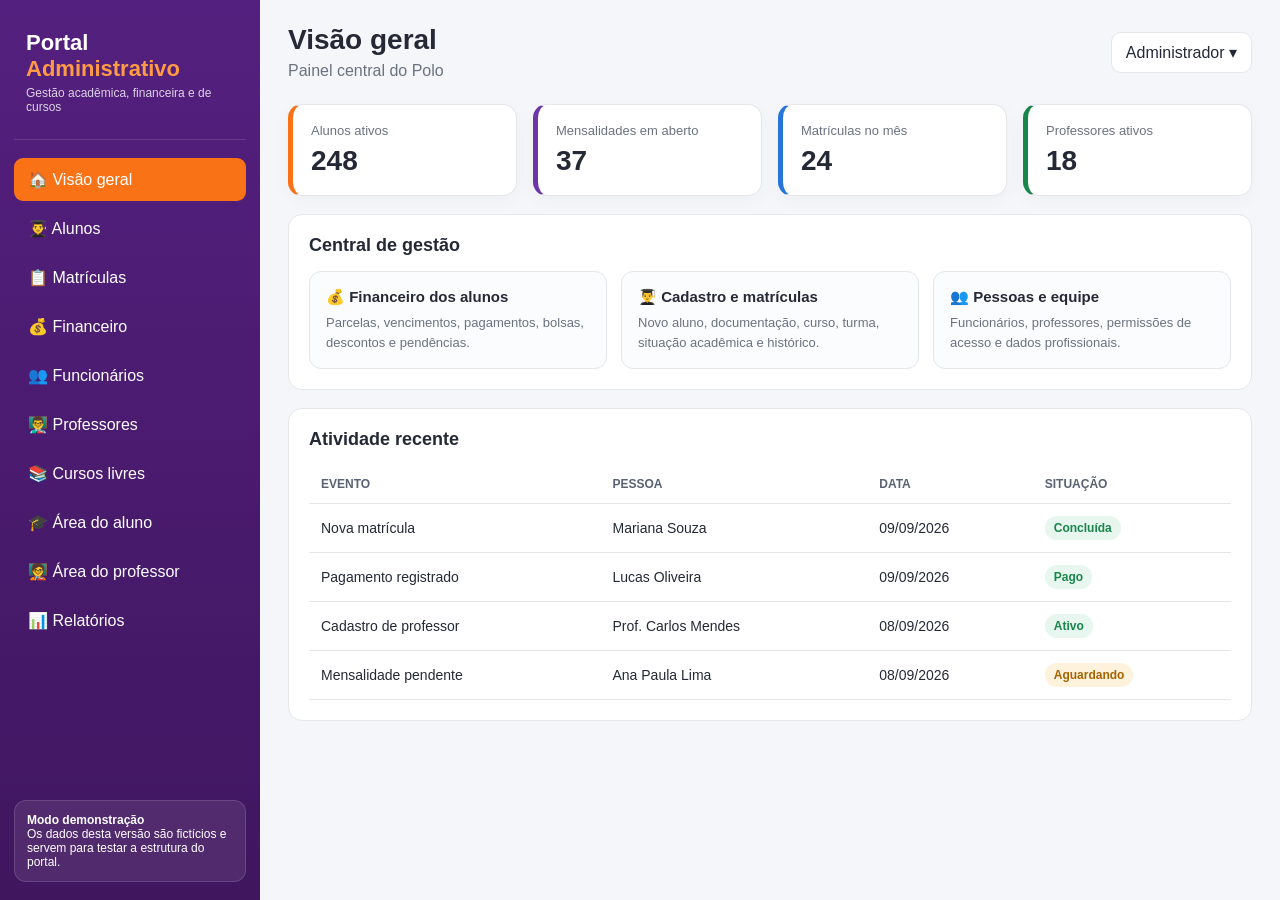
==== index.html @ 65b09db0 "Criar esboço inicial do Portal Administrativo" ====
<!doctype html>
<html lang="pt-BR">
<head>
<meta charset="utf-8"><meta name="viewport" content="width=device-width,initial-scale=1">
<title>Portal Administrativo | Polo</title>
<style>
:root{--roxo:#54207f;--roxo2:#6f35a8;--laranja:#f97316;--bg:#f4f6fa;--card:#fff;--text:#252936;--muted:#6b7280;--line:#e5e7eb;--ok:#18864b;--warn:#a66300;--danger:#b42318}*{box-sizing:border-box}body{margin:0;font-family:Inter,Segoe UI,Arial,sans-serif;background:var(--bg);color:var(--text)}button,input,select{font:inherit}.app{min-height:100vh}.sidebar{position:fixed;inset:0 auto 0 0;width:260px;background:linear-gradient(180deg,var(--roxo),#40165f);color:#fff;padding:20px 14px;z-index:5}.brand{padding:10px 12px 25px;border-bottom:1px solid #ffffff22;margin-bottom:15px}.brand-title{font-size:22px;font-weight:800}.brand-sub{font-size:12px;opacity:.8;margin-top:4px}.brand-accent{color:#ff9a45}.nav button{width:100%;border:0;background:transparent;color:#fff;text-align:left;padding:12px 14px;margin:3px 0;border-radius:9px;cursor:pointer}.nav button:hover,.nav button.active{background:var(--laranja)}.rolebox{position:absolute;left:14px;right:14px;bottom:18px;background:#ffffff16;border:1px solid #ffffff22;border-radius:12px;padding:12px;font-size:12px}.main{margin-left:260px;padding:24px 28px}.top{display:flex;justify-content:space-between;align-items:center;gap:15px;margin-bottom:24px}.title h1{margin:0;font-size:28px}.title p{margin:6px 0 0;color:var(--muted)}.profile{background:#fff;border:1px solid var(--line);padding:10px 14px;border-radius:10px}.page{display:none}.page.active{display:block}.cards{display:grid;grid-template-columns:repeat(4,minmax(0,1fr));gap:16px}.card{background:var(--card);border:1px solid var(--line);border-radius:14px;padding:18px;box-shadow:0 5px 20px #11111108}.card .label{color:var(--muted);font-size:13px}.card .value{font-size:28px;font-weight:800;margin-top:7px}.accent-o{border-left:5px solid var(--laranja)}.accent-p{border-left:5px solid var(--roxo2)}.accent-g{border-left:5px solid var(--ok)}.accent-b{border-left:5px solid #2775d8}.panel{background:#fff;border:1px solid var(--line);border-radius:14px;padding:20px;margin-top:18px}.panel h2{margin:0 0 15px;font-size:18px}.toolbar{display:flex;gap:10px;flex-wrap:wrap;margin-bottom:15px}.btn{border:0;border-radius:8px;padding:10px 14px;cursor:pointer;font-weight:700}.primary{background:var(--laranja);color:#fff}.secondary{background:#f1f3f6;color:#333}.danger{background:#fde8e7;color:var(--danger)}.search{flex:1;min-width:220px;border:1px solid var(--line);border-radius:8px;padding:10px 12px}.table-wrap{overflow:auto}.table{width:100%;border-collapse:collapse;min-width:720px}.table th,.table td{padding:12px;border-bottom:1px solid var(--line);text-align:left;font-size:14px}.table th{color:#596273;font-size:12px;text-transform:uppercase}.tag{display:inline-block;padding:5px 9px;border-radius:999px;font-size:12px;font-weight:700}.paid{background:#e7f6ee;color:var(--ok)}.pending{background:#fff2dd;color:var(--warn)}.inactive{background:#eef0f3;color:#667085}.grid3{display:grid;grid-template-columns:repeat(3,minmax(0,1fr));gap:14px}.module{border:1px solid var(--line);border-radius:12px;padding:16px;background:#fbfcfd}.module h3{margin:0 0 7px;font-size:15px}.module p{margin:0;color:var(--muted);font-size:13px;line-height:1.5}.hero{background:linear-gradient(110deg,var(--roxo),var(--roxo2));color:#fff;border-radius:14px;padding:22px;margin-bottom:18px}.hero h2{margin:0 0 6px}.hero p{margin:0;opacity:.9}.finance-grid{display:grid;grid-template-columns:2fr 1fr;gap:16px}.amount{font-size:34px;font-weight:800}.mini{font-size:12px;color:var(--muted)}.form-grid{display:grid;grid-template-columns:repeat(2,1fr);gap:12px}.field label{display:block;font-size:12px;font-weight:700;margin-bottom:5px}.field input,.field select{width:100%;border:1px solid var(--line);border-radius:8px;padding:10px}.modal{position:fixed;inset:0;background:#0008;display:none;align-items:center;justify-content:center;z-index:10;padding:15px}.modal.show{display:flex}.modal-card{width:min(720px,100%);background:#fff;border-radius:14px;padding:22px}.modal-head{display:flex;justify-content:space-between}.close{border:0;background:transparent;font-size:25px;cursor:pointer}.kpi-row{display:flex;gap:18px;flex-wrap:wrap}.kpi{flex:1;min-width:180px;background:#fafbfc;border:1px solid var(--line);border-radius:10px;padding:14px}.kpi strong{font-size:22px}.notice{padding:12px 14px;background:#fff8eb;border:1px solid #f7d99d;border-radius:9px;color:#7a4a00}.mobilebar{display:none}
@media(max-width:1050px){.cards{grid-template-columns:repeat(2,minmax(0,1fr))}.grid3{grid-template-columns:1fr 1fr}.finance-grid{grid-template-columns:1fr}}
@media(max-width:760px){.sidebar{width:78px}.brand-title{font-size:0}.brand-title:after{content:'PA';font-size:23px}.brand-sub,.nav button span,.rolebox{display:none}.nav button{text-align:center;font-size:0}.nav button:first-letter{font-size:20px}.main{margin-left:78px;padding:18px}.top{align-items:flex-start;flex-direction:column}.cards{grid-template-columns:1fr 1fr}.grid3,.form-grid{grid-template-columns:1fr}.mobilebar{display:block}}
@media(max-width:500px){.cards{grid-template-columns:1fr}.main{padding:12px}.title h1{font-size:23px}}
</style>
</head>
<body>
<div class="app">
<aside class="sidebar">
 <div class="brand"><div class="brand-title">Portal <span class="brand-accent">Administrativo</span></div><div class="brand-sub">Gestão acadêmica, financeira e de cursos</div></div>
 <nav class="nav">
  <button class="active" data-page="dashboard">🏠 <span>Visão geral</span></button>
  <button data-page="alunos">👨‍🎓 <span>Alunos</span></button>
  <button data-page="matriculas">📋 <span>Matrículas</span></button>
  <button data-page="financeiro">💰 <span>Financeiro</span></button>
  <button data-page="funcionarios">👥 <span>Funcionários</span></button>
  <button data-page="professores">👨‍🏫 <span>Professores</span></button>
  <button data-page="cursos">📚 <span>Cursos livres</span></button>
  <button data-page="portal-aluno">🎓 <span>Área do aluno</span></button>
  <button data-page="portal-prof">🧑‍🏫 <span>Área do professor</span></button>
  <button data-page="relatorios">📊 <span>Relatórios</span></button>
 </nav>
 <div class="rolebox"><b>Modo demonstração</b><br>Os dados desta versão são fictícios e servem para testar a estrutura do portal.</div>
</aside>
<main class="main">
 <div class="top"><div class="title"><h1 id="pageTitle">Visão geral</h1><p id="pageSub">Painel central do Polo</p></div><div class="profile">Administrador ▾</div></div>

 <section id="dashboard" class="page active">
  <div class="cards">
   <div class="card accent-o"><div class="label">Alunos ativos</div><div class="value">248</div></div>
   <div class="card accent-p"><div class="label">Mensalidades em aberto</div><div class="value">37</div></div>
   <div class="card accent-b"><div class="label">Matrículas no mês</div><div class="value">24</div></div>
   <div class="card accent-g"><div class="label">Professores ativos</div><div class="value">18</div></div>
  </div>
  <div class="panel"><h2>Central de gestão</h2><div class="grid3">
   <div class="module"><h3>💰 Financeiro dos alunos</h3><p>Parcelas, vencimentos, pagamentos, bolsas, descontos e pendências.</p></div>
   <div class="module"><h3>👨‍🎓 Cadastro e matrículas</h3><p>Novo aluno, documentação, curso, turma, situação acadêmica e histórico.</p></div>
   <div class="module"><h3>👥 Pessoas e equipe</h3><p>Funcionários, professores, permissões de acesso e dados profissionais.</p></div>
  </div></div>
  <div class="panel"><h2>Atividade recente</h2><div class="table-wrap"><table class="table"><tr><th>Evento</th><th>Pessoa</th><th>Data</th><th>Situação</th></tr>
   <tr><td>Nova matrícula</td><td>Mariana Souza</td><td>09/09/2026</td><td><span class="tag paid">Concluída</span></td></tr>
   <tr><td>Pagamento registrado</td><td>Lucas Oliveira</td><td>09/09/2026</td><td><span class="tag paid">Pago</span></td></tr>
   <tr><td>Cadastro de professor</td><td>Prof. Carlos Mendes</td><td>08/09/2026</td><td><span class="tag paid">Ativo</span></td></tr>
   <tr><td>Mensalidade pendente</td><td>Ana Paula Lima</td><td>08/09/2026</td><td><span class="tag pending">Aguardando</span></td></tr>
  </table></div></div>
 </section>

 <section id="alunos" class="page"><div class="panel"><div class="toolbar"><input id="studentSearch" class="search" placeholder="Pesquisar aluno..."><button class="btn primary" onclick="openStudent()">+ Adicionar aluno</button></div><div class="table-wrap"><table class="table" id="studentTable"><tr><th>Aluno</th><th>CPF</th><th>Curso</th><th>Mensalidade</th><th>Status</th><th></th></tr>
  <tr><td>Mariana Souza</td><td>***.***.***-21</td><td>Administração</td><td>R$ 229,00</td><td><span class="tag paid">Ativo</span></td><td><button class="btn secondary">Abrir</button></td></tr>
  <tr><td>Lucas Oliveira</td><td>***.***.***-58</td><td>Gestão Comercial</td><td>R$ 189,00</td><td><span class="tag paid">Ativo</span></td><td><button class="btn secondary">Abrir</button></td></tr>
  <tr><td>Ana Paula Lima</td><td>***.***.***-04</td><td>Pedagogia</td><td>R$ 140,00</td><td><span class="tag pending">Pendente</span></td><td><button class="btn secondary">Abrir</button></td></tr>
 </table></div></div></section>

 <section id="matriculas" class="page"><div class="cards"><div class="card accent-b"><div class="label">Solicitações</div><div class="value">11</div></div><div class="card accent-g"><div class="label">Aprovadas</div><div class="value">8</div></div><div class="card accent-o"><div class="label">Documentação pendente</div><div class="value">3</div></div></div><div class="panel"><h2>Fluxo de matrículas</h2><div class="grid3"><div class="module"><h3>1. Pré-cadastro</h3><p>Receber dados básicos do interessado e curso escolhido.</p></div><div class="module"><h3>2. Conferência</h3><p>Conferir documentos e condições financeiras.</p></div><div class="module"><h3>3. Efetivação</h3><p>Gerar matrícula, turma e acesso do aluno.</p></div></div></div></section>

 <section id="financeiro" class="page"><div class="finance-grid"><div class="panel"><h2>Financeiro geral</h2><div class="kpi-row"><div class="kpi"><span class="mini">Recebido no mês</span><br><strong>R$ 42.580</strong></div><div class="kpi"><span class="mini">Em aberto</span><br><strong>R$ 8.940</strong></div><div class="kpi"><span class="mini">Descontos/bolsas</span><br><strong>R$ 4.210</strong></div></div></div><div class="panel"><h2>Ações</h2><button class="btn primary" onclick="alert('Na versão completa, aqui será possível lançar cobrança/pagamento.')">+ Lançar movimento</button></div></div><div class="panel"><div class="toolbar"><input class="search" placeholder="Pesquisar aluno ou matrícula..."><select class="search"><option>Todos os status</option><option>Pago</option><option>Pendente</option><option>Atrasado</option></select></div><div class="table-wrap"><table class="table"><tr><th>Aluno</th><th>Referência</th><th>Vencimento</th><th>Valor</th><th>Status</th></tr><tr><td>Lucas Oliveira</td><td>09/2026</td><td>07/09/2026</td><td>R$ 189,00</td><td><span class="tag paid">Pago</span></td></tr><tr><td>Ana Paula Lima</td><td>09/2026</td><td>07/09/2026</td><td>R$ 140,00</td><td><span class="tag pending">Pendente</span></td></tr></table></div></div></section>

 <section id="funcionarios" class="page"><div class="panel"><div class="toolbar"><input class="search" placeholder="Pesquisar funcionário..."><button class="btn primary" onclick="alert('Cadastro de funcionário será aberto aqui.')">+ Novo funcionário</button></div><div class="table-wrap"><table class="table"><tr><th>Nome</th><th>Função</th><th>Departamento</th><th>Acesso</th><th>Status</th></tr><tr><td>Fernanda Ribeiro</td><td>Administrativo</td><td>Secretaria</td><td>Administrador</td><td><span class="tag paid">Ativo</span></td></tr><tr><td>Rafael Alves</td><td>Financeiro</td><td>Financeiro</td><td>Financeiro</td><td><span class="tag paid">Ativo</span></td></tr></table></div></div></section>

 <section id="professores" class="page"><div class="panel"><div class="toolbar"><input class="search" placeholder="Pesquisar professor..."><button class="btn primary" onclick="alert('Cadastro de professor será aberto aqui.')">+ Novo professor</button></div><div class="table-wrap"><table class="table"><tr><th>Professor</th><th>Área</th><th>Cursos</th><th>Turmas</th><th>Status</th></tr><tr><td>Carlos Mendes</td><td>Informática</td><td>Excel e Informática Básica</td><td>2</td><td><span class="tag paid">Ativo</span></td></tr><tr><td>Juliana Martins</td><td>Educação</td><td>Práticas Pedagógicas</td><td>1</td><td><span class="tag paid">Ativo</span></td></tr></table></div></div></section>

 <section id="cursos" class="page"><div class="panel"><div class="toolbar"><button class="btn primary" onclick="alert('No sistema completo será possível cadastrar o curso livre.')">+ Novo curso livre</button></div><div class="grid3"><div class="module"><h3>Excel do Zero</h3><p>Professor: Carlos Mendes<br>Carga horária: 40h<br>Turmas: 2</p></div><div class="module"><h3>Informática Básica</h3><p>Professor: Carlos Mendes<br>Carga horária: 30h<br>Turmas: 1</p></div><div class="module"><h3>Práticas Pedagógicas</h3><p>Professor: Juliana Martins<br>Carga horária: 40h<br>Turmas: 1</p></div></div></div></section>

 <section id="portal-aluno" class="page"><div class="hero"><h2>Área do aluno</h2><p>O aluno terá acesso somente às próprias informações.</p></div><div class="cards"><div class="card accent-b"><div class="label">Situação da matrícula</div><div class="value">Ativa</div></div><div class="card accent-g"><div class="label">Próximo vencimento</div><div class="value">07/10</div></div><div class="card accent-o"><div class="label">Valor próximo</div><div class="value">R$ 140</div></div></div><div class="panel"><h2>Meu financeiro</h2><div class="table-wrap"><table class="table"><tr><th>Referência</th><th>Vencimento</th><th>Valor</th><th>Status</th><th>Ação</th></tr><tr><td>09/2026</td><td>07/09/2026</td><td>R$ 140,00</td><td><span class="tag pending">Pendente</span></td><td><button class="btn primary">Ver cobrança</button></td></tr><tr><td>08/2026</td><td>07/08/2026</td><td>R$ 140,00</td><td><span class="tag paid">Pago</span></td><td><button class="btn secondary">Comprovante</button></td></tr></table></div></div></section>

 <section id="portal-prof" class="page"><div class="hero"><h2>Área do professor</h2><p>Gestão das turmas e materiais dos cursos livres.</p></div><div class="cards"><div class="card accent-p"><div class="label">Turmas</div><div class="value">2</div></div><div class="card accent-b"><div class="label">Alunos</div><div class="value">34</div></div><div class="card accent-g"><div class="label">Aulas publicadas</div><div class="value">16</div></div></div><div class="panel"><h2>Minhas turmas</h2><div class="grid3"><div class="module"><h3>Excel do Zero</h3><p>17 alunos · Próxima aula: 10/09<br><button class="btn primary" style="margin-top:10px">Gerenciar turma</button></p></div><div class="module"><h3>Informática Básica</h3><p>17 alunos · Próxima aula: 11/09<br><button class="btn primary" style="margin-top:10px">Gerenciar turma</button></p></div></div></div></section>

 <section id="relatorios" class="page"><div class="panel"><h2>Relatórios</h2><div class="grid3"><div class="module"><h3>📊 Financeiro</h3><p>Receitas, inadimplência, descontos e recebimentos por período.</p><button class="btn primary" style="margin-top:12px">Gerar relatório</button></div><div class="module"><h3>👨‍🎓 Alunos</h3><p>Alunos ativos, inativos, por curso e situação de matrícula.</p><button class="btn primary" style="margin-top:12px">Gerar relatório</button></div><div class="module"><h3>👨‍🏫 Professores</h3><p>Carga horária, turmas, cursos e atividades dos professores.</p><button class="btn primary" style="margin-top:12px">Gerar relatório</button></div></div></div><div class="panel"><div class="notice"><b>Próxima etapa:</b> transformar este protótipo em sistema real com login, banco de dados, permissões por perfil e integração financeira.</div></div></section>
</main>
</div>
<div id="modal" class="modal"><div class="modal-card"><div class="modal-head"><h2 style="margin:0">Adicionar aluno</h2><button class="close" onclick="closeStudent()">×</button></div><div class="form-grid" style="margin-top:15px"><div class="field"><label>Nome completo</label><input id="newName" placeholder="Nome do aluno"></div><div class="field"><label>CPF</label><input placeholder="000.000.000-00"></div><div class="field"><label>Curso</label><select><option>Administração</option><option>Pedagogia</option><option>Gestão Comercial</option><option>Curso livre</option></select></div><div class="field"><label>Mensalidade</label><input placeholder="R$ 0,00"></div></div><div style="display:flex;justify-content:flex-end;gap:8px;margin-top:18px"><button class="btn secondary" onclick="closeStudent()">Cancelar</button><button class="btn primary" onclick="saveStudent()">Salvar aluno</button></div></div></div>
<script>
const titles={dashboard:['Visão geral','Painel central do Polo'],alunos:['Alunos','Cadastro e acompanhamento dos alunos'],matriculas:['Matrículas','Fluxo de entrada e regularização'],financeiro:['Financeiro','Receitas, cobranças e situação financeira'],funcionarios:['Funcionários','Gestão da equipe administrativa'],professores:['Professores','Gestão dos professores dos cursos livres'],cursos:['Cursos livres','Cursos, turmas e oferta formativa'],"portal-aluno":['Área do aluno','Acesso individual às informações acadêmicas e financeiras'],"portal-prof":['Área do professor','Turmas, alunos e conteúdos'],relatorios:['Relatórios','Indicadores e relatórios administrativos']};
const buttons=document.querySelectorAll('.nav button'),pages=document.querySelectorAll('.page');buttons.forEach(b=>b.addEventListener('click',()=>{const p=b.dataset.page;buttons.forEach(x=>x.classList.remove('active'));b.classList.add('active');pages.forEach(x=>x.classList.toggle('active',x.id===p));document.getElementById('pageTitle').textContent=titles[p][0];document.getElementById('pageSub').textContent=titles[p][1];window.scrollTo({top:0,behavior:'smooth'});}));
function openStudent(){document.getElementById('modal').classList.add('show');document.getElementById('newName').focus()}function closeStudent(){document.getElementById('modal').classList.remove('show')}function saveStudent(){const n=document.getElementById('newName').value.trim();if(!n){alert('Informe o nome do aluno.');return}const t=document.getElementById('studentTable');const r=t.insertRow(-1);r.innerHTML=`<td>${n}</td><td>***.***.***-**</td><td>Curso não definido</td><td>—</td><td><span class="tag paid">Pré-cadastro</span></td><td><button class="btn secondary">Abrir</button></td>`;closeStudent();document.getElementById('newName').value=''}
document.getElementById('studentSearch').addEventListener('input',e=>{const q=e.target.value.toLowerCase();[...document.querySelectorAll('#studentTable tr')].slice(1).forEach(r=>r.style.display=r.innerText.toLowerCase().includes(q)?'':'none')});
</script>
</body></html>
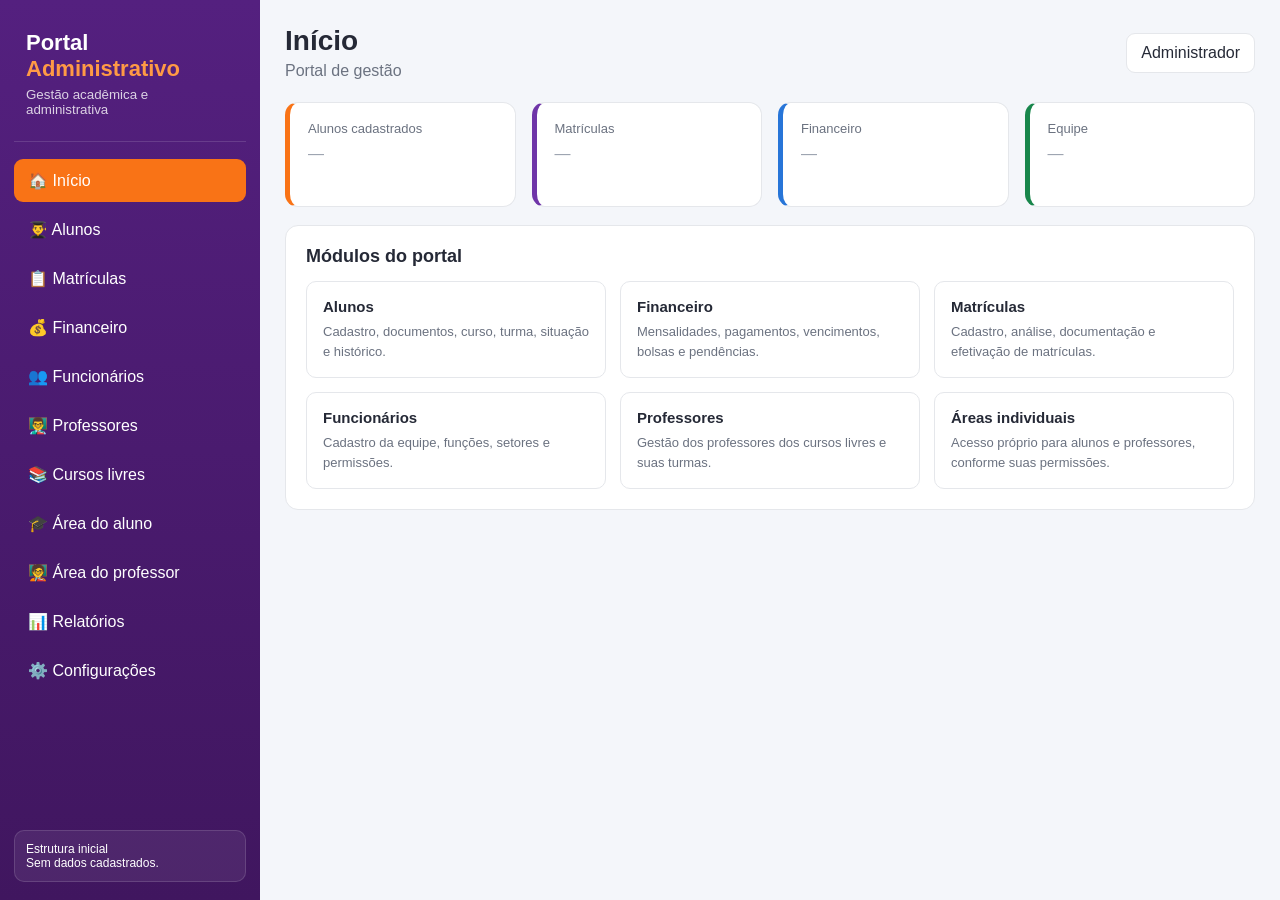
==== commit 2c0352d4: "Remover dados ficticios e deixar portal com estrutura vazia" ====
--- a/index.html
+++ b/index.html
@@ -1,84 +1,67 @@
 <!doctype html>
 <html lang="pt-BR">
 <head>
-<meta charset="utf-8"><meta name="viewport" content="width=device-width,initial-scale=1">
-<title>Portal Administrativo | Polo</title>
+<meta charset="UTF-8">
+<meta name="viewport" content="width=device-width,initial-scale=1">
+<title>Portal Administrativo</title>
 <style>
-:root{--roxo:#54207f;--roxo2:#6f35a8;--laranja:#f97316;--bg:#f4f6fa;--card:#fff;--text:#252936;--muted:#6b7280;--line:#e5e7eb;--ok:#18864b;--warn:#a66300;--danger:#b42318}*{box-sizing:border-box}body{margin:0;font-family:Inter,Segoe UI,Arial,sans-serif;background:var(--bg);color:var(--text)}button,input,select{font:inherit}.app{min-height:100vh}.sidebar{position:fixed;inset:0 auto 0 0;width:260px;background:linear-gradient(180deg,var(--roxo),#40165f);color:#fff;padding:20px 14px;z-index:5}.brand{padding:10px 12px 25px;border-bottom:1px solid #ffffff22;margin-bottom:15px}.brand-title{font-size:22px;font-weight:800}.brand-sub{font-size:12px;opacity:.8;margin-top:4px}.brand-accent{color:#ff9a45}.nav button{width:100%;border:0;background:transparent;color:#fff;text-align:left;padding:12px 14px;margin:3px 0;border-radius:9px;cursor:pointer}.nav button:hover,.nav button.active{background:var(--laranja)}.rolebox{position:absolute;left:14px;right:14px;bottom:18px;background:#ffffff16;border:1px solid #ffffff22;border-radius:12px;padding:12px;font-size:12px}.main{margin-left:260px;padding:24px 28px}.top{display:flex;justify-content:space-between;align-items:center;gap:15px;margin-bottom:24px}.title h1{margin:0;font-size:28px}.title p{margin:6px 0 0;color:var(--muted)}.profile{background:#fff;border:1px solid var(--line);padding:10px 14px;border-radius:10px}.page{display:none}.page.active{display:block}.cards{display:grid;grid-template-columns:repeat(4,minmax(0,1fr));gap:16px}.card{background:var(--card);border:1px solid var(--line);border-radius:14px;padding:18px;box-shadow:0 5px 20px #11111108}.card .label{color:var(--muted);font-size:13px}.card .value{font-size:28px;font-weight:800;margin-top:7px}.accent-o{border-left:5px solid var(--laranja)}.accent-p{border-left:5px solid var(--roxo2)}.accent-g{border-left:5px solid var(--ok)}.accent-b{border-left:5px solid #2775d8}.panel{background:#fff;border:1px solid var(--line);border-radius:14px;padding:20px;margin-top:18px}.panel h2{margin:0 0 15px;font-size:18px}.toolbar{display:flex;gap:10px;flex-wrap:wrap;margin-bottom:15px}.btn{border:0;border-radius:8px;padding:10px 14px;cursor:pointer;font-weight:700}.primary{background:var(--laranja);color:#fff}.secondary{background:#f1f3f6;color:#333}.danger{background:#fde8e7;color:var(--danger)}.search{flex:1;min-width:220px;border:1px solid var(--line);border-radius:8px;padding:10px 12px}.table-wrap{overflow:auto}.table{width:100%;border-collapse:collapse;min-width:720px}.table th,.table td{padding:12px;border-bottom:1px solid var(--line);text-align:left;font-size:14px}.table th{color:#596273;font-size:12px;text-transform:uppercase}.tag{display:inline-block;padding:5px 9px;border-radius:999px;font-size:12px;font-weight:700}.paid{background:#e7f6ee;color:var(--ok)}.pending{background:#fff2dd;color:var(--warn)}.inactive{background:#eef0f3;color:#667085}.grid3{display:grid;grid-template-columns:repeat(3,minmax(0,1fr));gap:14px}.module{border:1px solid var(--line);border-radius:12px;padding:16px;background:#fbfcfd}.module h3{margin:0 0 7px;font-size:15px}.module p{margin:0;color:var(--muted);font-size:13px;line-height:1.5}.hero{background:linear-gradient(110deg,var(--roxo),var(--roxo2));color:#fff;border-radius:14px;padding:22px;margin-bottom:18px}.hero h2{margin:0 0 6px}.hero p{margin:0;opacity:.9}.finance-grid{display:grid;grid-template-columns:2fr 1fr;gap:16px}.amount{font-size:34px;font-weight:800}.mini{font-size:12px;color:var(--muted)}.form-grid{display:grid;grid-template-columns:repeat(2,1fr);gap:12px}.field label{display:block;font-size:12px;font-weight:700;margin-bottom:5px}.field input,.field select{width:100%;border:1px solid var(--line);border-radius:8px;padding:10px}.modal{position:fixed;inset:0;background:#0008;display:none;align-items:center;justify-content:center;z-index:10;padding:15px}.modal.show{display:flex}.modal-card{width:min(720px,100%);background:#fff;border-radius:14px;padding:22px}.modal-head{display:flex;justify-content:space-between}.close{border:0;background:transparent;font-size:25px;cursor:pointer}.kpi-row{display:flex;gap:18px;flex-wrap:wrap}.kpi{flex:1;min-width:180px;background:#fafbfc;border:1px solid var(--line);border-radius:10px;padding:14px}.kpi strong{font-size:22px}.notice{padding:12px 14px;background:#fff8eb;border:1px solid #f7d99d;border-radius:9px;color:#7a4a00}.mobilebar{display:none}
-@media(max-width:1050px){.cards{grid-template-columns:repeat(2,minmax(0,1fr))}.grid3{grid-template-columns:1fr 1fr}.finance-grid{grid-template-columns:1fr}}
-@media(max-width:760px){.sidebar{width:78px}.brand-title{font-size:0}.brand-title:after{content:'PA';font-size:23px}.brand-sub,.nav button span,.rolebox{display:none}.nav button{text-align:center;font-size:0}.nav button:first-letter{font-size:20px}.main{margin-left:78px;padding:18px}.top{align-items:flex-start;flex-direction:column}.cards{grid-template-columns:1fr 1fr}.grid3,.form-grid{grid-template-columns:1fr}.mobilebar{display:block}}
-@media(max-width:500px){.cards{grid-template-columns:1fr}.main{padding:12px}.title h1{font-size:23px}}
+:root{--roxo:#54207f;--roxo2:#6f35a8;--laranja:#f97316;--bg:#f4f6fa;--card:#fff;--text:#252936;--muted:#6b7280;--line:#e5e7eb}*{box-sizing:border-box}body{margin:0;font-family:Arial,Helvetica,sans-serif;background:var(--bg);color:var(--text)}button,input,select{font:inherit}.sidebar{position:fixed;inset:0 auto 0 0;width:260px;background:linear-gradient(180deg,var(--roxo),#40165f);color:#fff;padding:20px 14px}.brand{padding:10px 12px 24px;border-bottom:1px solid #ffffff22;margin-bottom:14px}.brand b{font-size:22px}.brand span{color:#ff9a45}.brand small{display:block;opacity:.8;margin-top:5px}.nav button{width:100%;border:0;background:transparent;color:#fff;text-align:left;padding:12px 14px;margin:3px 0;border-radius:9px;cursor:pointer}.nav button:hover,.nav button.active{background:var(--laranja)}.role{position:absolute;left:14px;right:14px;bottom:18px;border:1px solid #ffffff22;background:#ffffff12;border-radius:10px;padding:11px;font-size:12px;color:#fff}.main{margin-left:260px;padding:25px}.top{display:flex;justify-content:space-between;align-items:center;margin-bottom:22px}.top h1{margin:0;font-size:28px}.top p{margin:5px 0 0;color:var(--muted)}.profile{background:#fff;border:1px solid var(--line);border-radius:9px;padding:10px 14px}.page{display:none}.page.active{display:block}.cards{display:grid;grid-template-columns:repeat(4,1fr);gap:16px}.card{background:#fff;border:1px solid var(--line);border-radius:13px;padding:18px;min-height:105px}.label{font-size:13px;color:var(--muted)}.value{font-size:28px;font-weight:800;margin-top:9px}.empty{color:#9ca3af;font-size:16px;font-weight:500}.orange{border-left:5px solid var(--laranja)}.purple{border-left:5px solid var(--roxo2)}.blue{border-left:5px solid #2775d8}.green{border-left:5px solid #18864b}.panel{background:#fff;border:1px solid var(--line);border-radius:13px;padding:20px;margin-top:18px}.panel h2{margin:0 0 14px;font-size:18px}.grid{display:grid;grid-template-columns:repeat(3,1fr);gap:14px}.module{border:1px solid var(--line);border-radius:10px;padding:16px}.module h3{margin:0 0 7px;font-size:15px}.module p{margin:0;color:var(--muted);font-size:13px;line-height:1.5}.toolbar{display:flex;gap:10px;flex-wrap:wrap}.search,.field input,.field select{border:1px solid var(--line);border-radius:8px;padding:10px 12px;background:#fff}.search{flex:1;min-width:220px}.btn{border:0;border-radius:8px;padding:10px 14px;font-weight:700;cursor:pointer}.primary{background:var(--laranja);color:#fff}.secondary{background:#eef0f3}.placeholder{padding:30px;text-align:center;border:2px dashed #d8dce3;border-radius:12px;color:var(--muted)}.form{display:grid;grid-template-columns:repeat(2,1fr);gap:12px}.field label{display:block;font-size:12px;font-weight:700;margin-bottom:5px}.field input,.field select{width:100%}@media(max-width:1000px){.cards{grid-template-columns:repeat(2,1fr)}.grid{grid-template-columns:1fr 1fr}}@media(max-width:760px){.sidebar{width:76px}.brand b{font-size:0}.brand b:after{content:'PA';font-size:23px}.brand small,.nav button span,.role{display:none}.nav button{text-align:center}.main{margin-left:76px;padding:17px}.cards,.grid,.form{grid-template-columns:1fr}.top{align-items:flex-start;gap:12px;flex-direction:column}}
 </style>
 </head>
 <body>
-<div class="app">
 <aside class="sidebar">
- <div class="brand"><div class="brand-title">Portal <span class="brand-accent">Administrativo</span></div><div class="brand-sub">Gestão acadêmica, financeira e de cursos</div></div>
- <nav class="nav">
-  <button class="active" data-page="dashboard">🏠 <span>Visão geral</span></button>
-  <button data-page="alunos">👨‍🎓 <span>Alunos</span></button>
-  <button data-page="matriculas">📋 <span>Matrículas</span></button>
-  <button data-page="financeiro">💰 <span>Financeiro</span></button>
-  <button data-page="funcionarios">👥 <span>Funcionários</span></button>
-  <button data-page="professores">👨‍🏫 <span>Professores</span></button>
-  <button data-page="cursos">📚 <span>Cursos livres</span></button>
-  <button data-page="portal-aluno">🎓 <span>Área do aluno</span></button>
-  <button data-page="portal-prof">🧑‍🏫 <span>Área do professor</span></button>
-  <button data-page="relatorios">📊 <span>Relatórios</span></button>
- </nav>
- <div class="rolebox"><b>Modo demonstração</b><br>Os dados desta versão são fictícios e servem para testar a estrutura do portal.</div>
+<div class="brand"><b>Portal <span>Administrativo</span></b><small>Gestão acadêmica e administrativa</small></div>
+<nav class="nav">
+<button class="active" data-page="inicio">🏠 <span>Início</span></button>
+<button data-page="alunos">👨‍🎓 <span>Alunos</span></button>
+<button data-page="matriculas">📋 <span>Matrículas</span></button>
+<button data-page="financeiro">💰 <span>Financeiro</span></button>
+<button data-page="funcionarios">👥 <span>Funcionários</span></button>
+<button data-page="professores">👨‍🏫 <span>Professores</span></button>
+<button data-page="cursos">📚 <span>Cursos livres</span></button>
+<button data-page="aluno">🎓 <span>Área do aluno</span></button>
+<button data-page="professor">🧑‍🏫 <span>Área do professor</span></button>
+<button data-page="relatorios">📊 <span>Relatórios</span></button>
+<button data-page="config">⚙️ <span>Configurações</span></button>
+</nav>
+<div class="role">Estrutura inicial<br>Sem dados cadastrados.</div>
 </aside>
 <main class="main">
- <div class="top"><div class="title"><h1 id="pageTitle">Visão geral</h1><p id="pageSub">Painel central do Polo</p></div><div class="profile">Administrador ▾</div></div>
+<div class="top"><div><h1 id="title">Início</h1><p id="subtitle">Portal de gestão</p></div><div class="profile">Administrador</div></div>
 
- <section id="dashboard" class="page active">
-  <div class="cards">
-   <div class="card accent-o"><div class="label">Alunos ativos</div><div class="value">248</div></div>
-   <div class="card accent-p"><div class="label">Mensalidades em aberto</div><div class="value">37</div></div>
-   <div class="card accent-b"><div class="label">Matrículas no mês</div><div class="value">24</div></div>
-   <div class="card accent-g"><div class="label">Professores ativos</div><div class="value">18</div></div>
-  </div>
-  <div class="panel"><h2>Central de gestão</h2><div class="grid3">
-   <div class="module"><h3>💰 Financeiro dos alunos</h3><p>Parcelas, vencimentos, pagamentos, bolsas, descontos e pendências.</p></div>
-   <div class="module"><h3>👨‍🎓 Cadastro e matrículas</h3><p>Novo aluno, documentação, curso, turma, situação acadêmica e histórico.</p></div>
-   <div class="module"><h3>👥 Pessoas e equipe</h3><p>Funcionários, professores, permissões de acesso e dados profissionais.</p></div>
-  </div></div>
-  <div class="panel"><h2>Atividade recente</h2><div class="table-wrap"><table class="table"><tr><th>Evento</th><th>Pessoa</th><th>Data</th><th>Situação</th></tr>
-   <tr><td>Nova matrícula</td><td>Mariana Souza</td><td>09/09/2026</td><td><span class="tag paid">Concluída</span></td></tr>
-   <tr><td>Pagamento registrado</td><td>Lucas Oliveira</td><td>09/09/2026</td><td><span class="tag paid">Pago</span></td></tr>
-   <tr><td>Cadastro de professor</td><td>Prof. Carlos Mendes</td><td>08/09/2026</td><td><span class="tag paid">Ativo</span></td></tr>
-   <tr><td>Mensalidade pendente</td><td>Ana Paula Lima</td><td>08/09/2026</td><td><span class="tag pending">Aguardando</span></td></tr>
-  </table></div></div>
- </section>
+<section id="inicio" class="page active">
+<div class="cards">
+<div class="card orange"><div class="label">Alunos cadastrados</div><div class="value empty">—</div></div>
+<div class="card purple"><div class="label">Matrículas</div><div class="value empty">—</div></div>
+<div class="card blue"><div class="label">Financeiro</div><div class="value empty">—</div></div>
+<div class="card green"><div class="label">Equipe</div><div class="value empty">—</div></div>
+</div>
+<div class="panel"><h2>Módulos do portal</h2><div class="grid">
+<div class="module"><h3>Alunos</h3><p>Cadastro, documentos, curso, turma, situação e histórico.</p></div>
+<div class="module"><h3>Financeiro</h3><p>Mensalidades, pagamentos, vencimentos, bolsas e pendências.</p></div>
+<div class="module"><h3>Matrículas</h3><p>Cadastro, análise, documentação e efetivação de matrículas.</p></div>
+<div class="module"><h3>Funcionários</h3><p>Cadastro da equipe, funções, setores e permissões.</p></div>
+<div class="module"><h3>Professores</h3><p>Gestão dos professores dos cursos livres e suas turmas.</p></div>
+<div class="module"><h3>Áreas individuais</h3><p>Acesso próprio para alunos e professores, conforme suas permissões.</p></div>
+</div></div>
+</section>
 
- <section id="alunos" class="page"><div class="panel"><div class="toolbar"><input id="studentSearch" class="search" placeholder="Pesquisar aluno..."><button class="btn primary" onclick="openStudent()">+ Adicionar aluno</button></div><div class="table-wrap"><table class="table" id="studentTable"><tr><th>Aluno</th><th>CPF</th><th>Curso</th><th>Mensalidade</th><th>Status</th><th></th></tr>
-  <tr><td>Mariana Souza</td><td>***.***.***-21</td><td>Administração</td><td>R$ 229,00</td><td><span class="tag paid">Ativo</span></td><td><button class="btn secondary">Abrir</button></td></tr>
-  <tr><td>Lucas Oliveira</td><td>***.***.***-58</td><td>Gestão Comercial</td><td>R$ 189,00</td><td><span class="tag paid">Ativo</span></td><td><button class="btn secondary">Abrir</button></td></tr>
-  <tr><td>Ana Paula Lima</td><td>***.***.***-04</td><td>Pedagogia</td><td>R$ 140,00</td><td><span class="tag pending">Pendente</span></td><td><button class="btn secondary">Abrir</button></td></tr>
- </table></div></div></section>
+<section id="alunos" class="page"><div class="panel"><h2>Alunos</h2><div class="toolbar"><input class="search" placeholder="Pesquisar por nome, CPF ou matrícula"><button class="btn primary" onclick="abrirCadastro('aluno')">+ Adicionar aluno</button></div><div class="placeholder">Nenhum aluno cadastrado.</div></div></section>
+<section id="matriculas" class="page"><div class="panel"><h2>Matrículas</h2><div class="toolbar"><input class="search" placeholder="Pesquisar matrícula ou aluno"><button class="btn primary">+ Nova matrícula</button></div><div class="placeholder">Nenhuma matrícula cadastrada.</div></div></section>
+<section id="financeiro" class="page"><div class="panel"><h2>Financeiro dos alunos</h2><div class="toolbar"><input class="search" placeholder="Pesquisar aluno ou matrícula"><select><option>Todos os status</option><option>Pago</option><option>Pendente</option><option>Atrasado</option></select><button class="btn primary">+ Novo lançamento</button></div><div class="placeholder">Nenhum lançamento financeiro cadastrado.</div></div></section>
+<section id="funcionarios" class="page"><div class="panel"><h2>Funcionários</h2><div class="toolbar"><input class="search" placeholder="Pesquisar funcionário"><button class="btn primary" onclick="abrirCadastro('funcionario')">+ Adicionar funcionário</button></div><div class="placeholder">Nenhum funcionário cadastrado.</div></div></section>
+<section id="professores" class="page"><div class="panel"><h2>Professores</h2><div class="toolbar"><input class="search" placeholder="Pesquisar professor"><button class="btn primary" onclick="abrirCadastro('professor')">+ Adicionar professor</button></div><div class="placeholder">Nenhum professor cadastrado.</div></div></section>
+<section id="cursos" class="page"><div class="panel"><h2>Cursos livres</h2><div class="toolbar"><input class="search" placeholder="Pesquisar curso"><button class="btn primary">+ Novo curso</button></div><div class="placeholder">Nenhum curso livre cadastrado.</div></div></section>
+<section id="aluno" class="page"><div class="panel"><h2>Área do aluno</h2><div class="grid"><div class="module"><h3>Meu cadastro</h3><p>Dados pessoais e acadêmicos do aluno logado.</p></div><div class="module"><h3>Meu financeiro</h3><p>Mensalidades, pagamentos e pendências do próprio aluno.</p></div><div class="module"><h3>Minha matrícula</h3><p>Curso, turma, situação e documentos.</p></div></div><div class="placeholder" style="margin-top:15px">A área individual será ligada ao banco de dados quando o login estiver pronto.</div></div></section>
+<section id="professor" class="page"><div class="panel"><h2>Área do professor</h2><div class="grid"><div class="module"><h3>Minhas turmas</h3><p>Turmas e alunos vinculados ao professor logado.</p></div><div class="module"><h3>Minhas aulas</h3><p>Organização das aulas e materiais dos cursos livres.</p></div><div class="module"><h3>Atividades</h3><p>Espaço para atividades e acompanhamento dos alunos.</p></div></div><div class="placeholder" style="margin-top:15px">A área individual será ligada ao sistema de usuários quando o login estiver pronto.</div></div></section>
+<section id="relatorios" class="page"><div class="panel"><h2>Relatórios</h2><div class="grid"><div class="module"><h3>Relatório financeiro</h3><p>Será gerado a partir dos lançamentos reais cadastrados.</p></div><div class="module"><h3>Relatório de alunos</h3><p>Será gerado a partir dos cadastros reais.</p></div><div class="module"><h3>Relatório de matrículas</h3><p>Será gerado a partir das matrículas reais.</p></div></div></div></section>
+<section id="config" class="page"><div class="panel"><h2>Configurações</h2><div class="grid"><div class="module"><h3>Usuários e permissões</h3><p>Definir administradores, funcionários, professores e alunos.</p></div><div class="module"><h3>Dados do polo</h3><p>Informações institucionais que serão cadastradas posteriormente.</p></div><div class="module"><h3>Segurança</h3><p>Login, recuperação de senha e controle de acesso.</p></div></div></div></section>
+</main>
 
- <section id="matriculas" class="page"><div class="cards"><div class="card accent-b"><div class="label">Solicitações</div><div class="value">11</div></div><div class="card accent-g"><div class="label">Aprovadas</div><div class="value">8</div></div><div class="card accent-o"><div class="label">Documentação pendente</div><div class="value">3</div></div></div><div class="panel"><h2>Fluxo de matrículas</h2><div class="grid3"><div class="module"><h3>1. Pré-cadastro</h3><p>Receber dados básicos do interessado e curso escolhido.</p></div><div class="module"><h3>2. Conferência</h3><p>Conferir documentos e condições financeiras.</p></div><div class="module"><h3>3. Efetivação</h3><p>Gerar matrícula, turma e acesso do aluno.</p></div></div></div></section>
-
- <section id="financeiro" class="page"><div class="finance-grid"><div class="panel"><h2>Financeiro geral</h2><div class="kpi-row"><div class="kpi"><span class="mini">Recebido no mês</span><br><strong>R$ 42.580</strong></div><div class="kpi"><span class="mini">Em aberto</span><br><strong>R$ 8.940</strong></div><div class="kpi"><span class="mini">Descontos/bolsas</span><br><strong>R$ 4.210</strong></div></div></div><div class="panel"><h2>Ações</h2><button class="btn primary" onclick="alert('Na versão completa, aqui será possível lançar cobrança/pagamento.')">+ Lançar movimento</button></div></div><div class="panel"><div class="toolbar"><input class="search" placeholder="Pesquisar aluno ou matrícula..."><select class="search"><option>Todos os status</option><option>Pago</option><option>Pendente</option><option>Atrasado</option></select></div><div class="table-wrap"><table class="table"><tr><th>Aluno</th><th>Referência</th><th>Vencimento</th><th>Valor</th><th>Status</th></tr><tr><td>Lucas Oliveira</td><td>09/2026</td><td>07/09/2026</td><td>R$ 189,00</td><td><span class="tag paid">Pago</span></td></tr><tr><td>Ana Paula Lima</td><td>09/2026</td><td>07/09/2026</td><td>R$ 140,00</td><td><span class="tag pending">Pendente</span></td></tr></table></div></div></section>
-
- <section id="funcionarios" class="page"><div class="panel"><div class="toolbar"><input class="search" placeholder="Pesquisar funcionário..."><button class="btn primary" onclick="alert('Cadastro de funcionário será aberto aqui.')">+ Novo funcionário</button></div><div class="table-wrap"><table class="table"><tr><th>Nome</th><th>Função</th><th>Departamento</th><th>Acesso</th><th>Status</th></tr><tr><td>Fernanda Ribeiro</td><td>Administrativo</td><td>Secretaria</td><td>Administrador</td><td><span class="tag paid">Ativo</span></td></tr><tr><td>Rafael Alves</td><td>Financeiro</td><td>Financeiro</td><td>Financeiro</td><td><span class="tag paid">Ativo</span></td></tr></table></div></div></section>
-
- <section id="professores" class="page"><div class="panel"><div class="toolbar"><input class="search" placeholder="Pesquisar professor..."><button class="btn primary" onclick="alert('Cadastro de professor será aberto aqui.')">+ Novo professor</button></div><div class="table-wrap"><table class="table"><tr><th>Professor</th><th>Área</th><th>Cursos</th><th>Turmas</th><th>Status</th></tr><tr><td>Carlos Mendes</td><td>Informática</td><td>Excel e Informática Básica</td><td>2</td><td><span class="tag paid">Ativo</span></td></tr><tr><td>Juliana Martins</td><td>Educação</td><td>Práticas Pedagógicas</td><td>1</td><td><span class="tag paid">Ativo</span></td></tr></table></div></div></section>
-
- <section id="cursos" class="page"><div class="panel"><div class="toolbar"><button class="btn primary" onclick="alert('No sistema completo será possível cadastrar o curso livre.')">+ Novo curso livre</button></div><div class="grid3"><div class="module"><h3>Excel do Zero</h3><p>Professor: Carlos Mendes<br>Carga horária: 40h<br>Turmas: 2</p></div><div class="module"><h3>Informática Básica</h3><p>Professor: Carlos Mendes<br>Carga horária: 30h<br>Turmas: 1</p></div><div class="module"><h3>Práticas Pedagógicas</h3><p>Professor: Juliana Martins<br>Carga horária: 40h<br>Turmas: 1</p></div></div></div></section>
-
- <section id="portal-aluno" class="page"><div class="hero"><h2>Área do aluno</h2><p>O aluno terá acesso somente às próprias informações.</p></div><div class="cards"><div class="card accent-b"><div class="label">Situação da matrícula</div><div class="value">Ativa</div></div><div class="card accent-g"><div class="label">Próximo vencimento</div><div class="value">07/10</div></div><div class="card accent-o"><div class="label">Valor próximo</div><div class="value">R$ 140</div></div></div><div class="panel"><h2>Meu financeiro</h2><div class="table-wrap"><table class="table"><tr><th>Referência</th><th>Vencimento</th><th>Valor</th><th>Status</th><th>Ação</th></tr><tr><td>09/2026</td><td>07/09/2026</td><td>R$ 140,00</td><td><span class="tag pending">Pendente</span></td><td><button class="btn primary">Ver cobrança</button></td></tr><tr><td>08/2026</td><td>07/08/2026</td><td>R$ 140,00</td><td><span class="tag paid">Pago</span></td><td><button class="btn secondary">Comprovante</button></td></tr></table></div></div></section>
-
- <section id="portal-prof" class="page"><div class="hero"><h2>Área do professor</h2><p>Gestão das turmas e materiais dos cursos livres.</p></div><div class="cards"><div class="card accent-p"><div class="label">Turmas</div><div class="value">2</div></div><div class="card accent-b"><div class="label">Alunos</div><div class="value">34</div></div><div class="card accent-g"><div class="label">Aulas publicadas</div><div class="value">16</div></div></div><div class="panel"><h2>Minhas turmas</h2><div class="grid3"><div class="module"><h3>Excel do Zero</h3><p>17 alunos · Próxima aula: 10/09<br><button class="btn primary" style="margin-top:10px">Gerenciar turma</button></p></div><div class="module"><h3>Informática Básica</h3><p>17 alunos · Próxima aula: 11/09<br><button class="btn primary" style="margin-top:10px">Gerenciar turma</button></p></div></div></div></section>
-
- <section id="relatorios" class="page"><div class="panel"><h2>Relatórios</h2><div class="grid3"><div class="module"><h3>📊 Financeiro</h3><p>Receitas, inadimplência, descontos e recebimentos por período.</p><button class="btn primary" style="margin-top:12px">Gerar relatório</button></div><div class="module"><h3>👨‍🎓 Alunos</h3><p>Alunos ativos, inativos, por curso e situação de matrícula.</p><button class="btn primary" style="margin-top:12px">Gerar relatório</button></div><div class="module"><h3>👨‍🏫 Professores</h3><p>Carga horária, turmas, cursos e atividades dos professores.</p><button class="btn primary" style="margin-top:12px">Gerar relatório</button></div></div></div><div class="panel"><div class="notice"><b>Próxima etapa:</b> transformar este protótipo em sistema real com login, banco de dados, permissões por perfil e integração financeira.</div></div></section>
-</main>
-</div>
-<div id="modal" class="modal"><div class="modal-card"><div class="modal-head"><h2 style="margin:0">Adicionar aluno</h2><button class="close" onclick="closeStudent()">×</button></div><div class="form-grid" style="margin-top:15px"><div class="field"><label>Nome completo</label><input id="newName" placeholder="Nome do aluno"></div><div class="field"><label>CPF</label><input placeholder="000.000.000-00"></div><div class="field"><label>Curso</label><select><option>Administração</option><option>Pedagogia</option><option>Gestão Comercial</option><option>Curso livre</option></select></div><div class="field"><label>Mensalidade</label><input placeholder="R$ 0,00"></div></div><div style="display:flex;justify-content:flex-end;gap:8px;margin-top:18px"><button class="btn secondary" onclick="closeStudent()">Cancelar</button><button class="btn primary" onclick="saveStudent()">Salvar aluno</button></div></div></div>
+<div id="modal" style="display:none;position:fixed;inset:0;background:#0008;align-items:center;justify-content:center;padding:15px"><div style="background:#fff;width:min(700px,100%);border-radius:14px;padding:22px"><div style="display:flex;justify-content:space-between;align-items:center"><h2 id="modalTitle">Cadastro</h2><button class="btn secondary" onclick="fecharCadastro()">Fechar</button></div><div class="form"><div class="field"><label>Nome completo</label><input placeholder="Digite o nome"></div><div class="field"><label>CPF</label><input placeholder="Digite o CPF"></div><div class="field"><label>Telefone</label><input placeholder="Digite o telefone"></div><div class="field"><label>E-mail</label><input placeholder="Digite o e-mail"></div></div><button class="btn primary" style="margin-top:15px" onclick="fecharCadastro()">Salvar</button></div></div>
 <script>
-const titles={dashboard:['Visão geral','Painel central do Polo'],alunos:['Alunos','Cadastro e acompanhamento dos alunos'],matriculas:['Matrículas','Fluxo de entrada e regularização'],financeiro:['Financeiro','Receitas, cobranças e situação financeira'],funcionarios:['Funcionários','Gestão da equipe administrativa'],professores:['Professores','Gestão dos professores dos cursos livres'],cursos:['Cursos livres','Cursos, turmas e oferta formativa'],"portal-aluno":['Área do aluno','Acesso individual às informações acadêmicas e financeiras'],"portal-prof":['Área do professor','Turmas, alunos e conteúdos'],relatorios:['Relatórios','Indicadores e relatórios administrativos']};
-const buttons=document.querySelectorAll('.nav button'),pages=document.querySelectorAll('.page');buttons.forEach(b=>b.addEventListener('click',()=>{const p=b.dataset.page;buttons.forEach(x=>x.classList.remove('active'));b.classList.add('active');pages.forEach(x=>x.classList.toggle('active',x.id===p));document.getElementById('pageTitle').textContent=titles[p][0];document.getElementById('pageSub').textContent=titles[p][1];window.scrollTo({top:0,behavior:'smooth'});}));
-function openStudent(){document.getElementById('modal').classList.add('show');document.getElementById('newName').focus()}function closeStudent(){document.getElementById('modal').classList.remove('show')}function saveStudent(){const n=document.getElementById('newName').value.trim();if(!n){alert('Informe o nome do aluno.');return}const t=document.getElementById('studentTable');const r=t.insertRow(-1);r.innerHTML=`<td>${n}</td><td>***.***.***-**</td><td>Curso não definido</td><td>—</td><td><span class="tag paid">Pré-cadastro</span></td><td><button class="btn secondary">Abrir</button></td>`;closeStudent();document.getElementById('newName').value=''}
-document.getElementById('studentSearch').addEventListener('input',e=>{const q=e.target.value.toLowerCase();[...document.querySelectorAll('#studentTable tr')].slice(1).forEach(r=>r.style.display=r.innerText.toLowerCase().includes(q)?'':'none')});
+const titulos={inicio:['Início','Portal de gestão'],alunos:['Alunos','Cadastro e gerenciamento de alunos'],matriculas:['Matrículas','Gestão de matrículas'],financeiro:['Financeiro','Gestão financeira dos alunos'],funcionarios:['Funcionários','Gestão da equipe administrativa'],professores:['Professores','Gestão dos professores dos cursos livres'],cursos:['Cursos livres','Gestão dos cursos oferecidos'],aluno:['Área do aluno','Acesso individual do aluno'],professor:['Área do professor','Acesso individual do professor'],relatorios:['Relatórios','Informações geradas pelos dados reais'],config:['Configurações','Configurações e permissões do sistema']};
+document.querySelectorAll('.nav button').forEach(b=>b.addEventListener('click',()=>{document.querySelectorAll('.nav button').forEach(x=>x.classList.remove('active'));b.classList.add('active');document.querySelectorAll('.page').forEach(p=>p.classList.remove('active'));const id=b.dataset.page;document.getElementById(id).classList.add('active');document.getElementById('title').textContent=titulos[id][0];document.getElementById('subtitle').textContent=titulos[id][1]}));
+function abrirCadastro(tipo){document.getElementById('modalTitle').textContent=tipo==='aluno'?'Adicionar aluno':tipo==='funcionario'?'Adicionar funcionário':'Adicionar professor';document.getElementById('modal').style.display='flex'}function fecharCadastro(){document.getElementById('modal').style.display='none'}
 </script>
-</body></html>+</body></html>
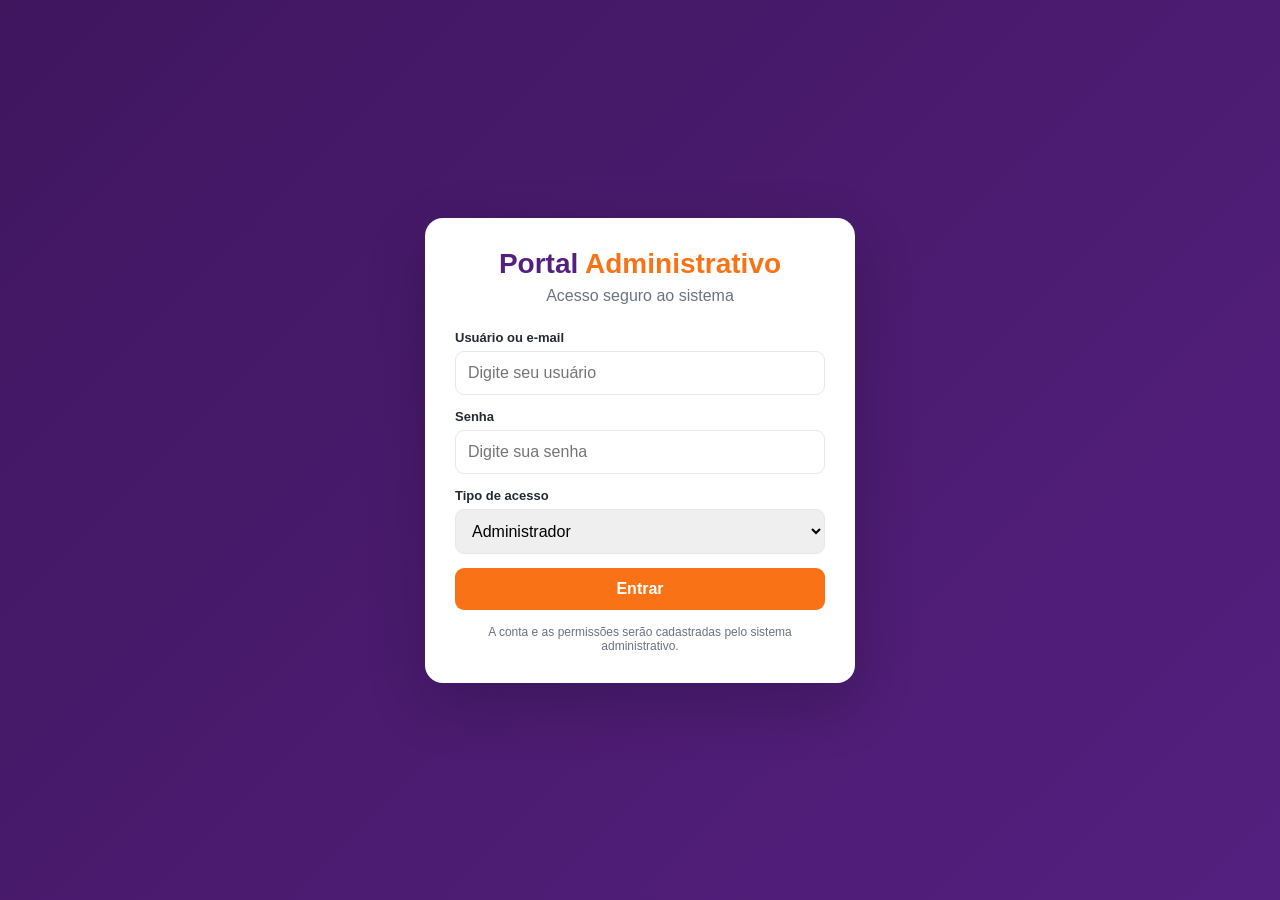
==== commit 7005ff6f: "Criar tela de login e perfis de acesso" ====
--- a/index.html
+++ b/index.html
@@ -1,67 +1,20 @@
-<!doctype html>
-<html lang="pt-BR">
-<head>
-<meta charset="UTF-8">
-<meta name="viewport" content="width=device-width,initial-scale=1">
-<title>Portal Administrativo</title>
-<style>
-:root{--roxo:#54207f;--roxo2:#6f35a8;--laranja:#f97316;--bg:#f4f6fa;--card:#fff;--text:#252936;--muted:#6b7280;--line:#e5e7eb}*{box-sizing:border-box}body{margin:0;font-family:Arial,Helvetica,sans-serif;background:var(--bg);color:var(--text)}button,input,select{font:inherit}.sidebar{position:fixed;inset:0 auto 0 0;width:260px;background:linear-gradient(180deg,var(--roxo),#40165f);color:#fff;padding:20px 14px}.brand{padding:10px 12px 24px;border-bottom:1px solid #ffffff22;margin-bottom:14px}.brand b{font-size:22px}.brand span{color:#ff9a45}.brand small{display:block;opacity:.8;margin-top:5px}.nav button{width:100%;border:0;background:transparent;color:#fff;text-align:left;padding:12px 14px;margin:3px 0;border-radius:9px;cursor:pointer}.nav button:hover,.nav button.active{background:var(--laranja)}.role{position:absolute;left:14px;right:14px;bottom:18px;border:1px solid #ffffff22;background:#ffffff12;border-radius:10px;padding:11px;font-size:12px;color:#fff}.main{margin-left:260px;padding:25px}.top{display:flex;justify-content:space-between;align-items:center;margin-bottom:22px}.top h1{margin:0;font-size:28px}.top p{margin:5px 0 0;color:var(--muted)}.profile{background:#fff;border:1px solid var(--line);border-radius:9px;padding:10px 14px}.page{display:none}.page.active{display:block}.cards{display:grid;grid-template-columns:repeat(4,1fr);gap:16px}.card{background:#fff;border:1px solid var(--line);border-radius:13px;padding:18px;min-height:105px}.label{font-size:13px;color:var(--muted)}.value{font-size:28px;font-weight:800;margin-top:9px}.empty{color:#9ca3af;font-size:16px;font-weight:500}.orange{border-left:5px solid var(--laranja)}.purple{border-left:5px solid var(--roxo2)}.blue{border-left:5px solid #2775d8}.green{border-left:5px solid #18864b}.panel{background:#fff;border:1px solid var(--line);border-radius:13px;padding:20px;margin-top:18px}.panel h2{margin:0 0 14px;font-size:18px}.grid{display:grid;grid-template-columns:repeat(3,1fr);gap:14px}.module{border:1px solid var(--line);border-radius:10px;padding:16px}.module h3{margin:0 0 7px;font-size:15px}.module p{margin:0;color:var(--muted);font-size:13px;line-height:1.5}.toolbar{display:flex;gap:10px;flex-wrap:wrap}.search,.field input,.field select{border:1px solid var(--line);border-radius:8px;padding:10px 12px;background:#fff}.search{flex:1;min-width:220px}.btn{border:0;border-radius:8px;padding:10px 14px;font-weight:700;cursor:pointer}.primary{background:var(--laranja);color:#fff}.secondary{background:#eef0f3}.placeholder{padding:30px;text-align:center;border:2px dashed #d8dce3;border-radius:12px;color:var(--muted)}.form{display:grid;grid-template-columns:repeat(2,1fr);gap:12px}.field label{display:block;font-size:12px;font-weight:700;margin-bottom:5px}.field input,.field select{width:100%}@media(max-width:1000px){.cards{grid-template-columns:repeat(2,1fr)}.grid{grid-template-columns:1fr 1fr}}@media(max-width:760px){.sidebar{width:76px}.brand b{font-size:0}.brand b:after{content:'PA';font-size:23px}.brand small,.nav button span,.role{display:none}.nav button{text-align:center}.main{margin-left:76px;padding:17px}.cards,.grid,.form{grid-template-columns:1fr}.top{align-items:flex-start;gap:12px;flex-direction:column}}
-</style>
-</head>
-<body>
-<aside class="sidebar">
-<div class="brand"><b>Portal <span>Administrativo</span></b><small>Gestão acadêmica e administrativa</small></div>
-<nav class="nav">
-<button class="active" data-page="inicio">🏠 <span>Início</span></button>
-<button data-page="alunos">👨‍🎓 <span>Alunos</span></button>
-<button data-page="matriculas">📋 <span>Matrículas</span></button>
-<button data-page="financeiro">💰 <span>Financeiro</span></button>
-<button data-page="funcionarios">👥 <span>Funcionários</span></button>
-<button data-page="professores">👨‍🏫 <span>Professores</span></button>
-<button data-page="cursos">📚 <span>Cursos livres</span></button>
-<button data-page="aluno">🎓 <span>Área do aluno</span></button>
-<button data-page="professor">🧑‍🏫 <span>Área do professor</span></button>
-<button data-page="relatorios">📊 <span>Relatórios</span></button>
-<button data-page="config">⚙️ <span>Configurações</span></button>
-</nav>
-<div class="role">Estrutura inicial<br>Sem dados cadastrados.</div>
-</aside>
-<main class="main">
-<div class="top"><div><h1 id="title">Início</h1><p id="subtitle">Portal de gestão</p></div><div class="profile">Administrador</div></div>
-
-<section id="inicio" class="page active">
-<div class="cards">
-<div class="card orange"><div class="label">Alunos cadastrados</div><div class="value empty">—</div></div>
-<div class="card purple"><div class="label">Matrículas</div><div class="value empty">—</div></div>
-<div class="card blue"><div class="label">Financeiro</div><div class="value empty">—</div></div>
-<div class="card green"><div class="label">Equipe</div><div class="value empty">—</div></div>
-</div>
-<div class="panel"><h2>Módulos do portal</h2><div class="grid">
-<div class="module"><h3>Alunos</h3><p>Cadastro, documentos, curso, turma, situação e histórico.</p></div>
-<div class="module"><h3>Financeiro</h3><p>Mensalidades, pagamentos, vencimentos, bolsas e pendências.</p></div>
-<div class="module"><h3>Matrículas</h3><p>Cadastro, análise, documentação e efetivação de matrículas.</p></div>
-<div class="module"><h3>Funcionários</h3><p>Cadastro da equipe, funções, setores e permissões.</p></div>
-<div class="module"><h3>Professores</h3><p>Gestão dos professores dos cursos livres e suas turmas.</p></div>
-<div class="module"><h3>Áreas individuais</h3><p>Acesso próprio para alunos e professores, conforme suas permissões.</p></div>
-</div></div>
-</section>
-
-<section id="alunos" class="page"><div class="panel"><h2>Alunos</h2><div class="toolbar"><input class="search" placeholder="Pesquisar por nome, CPF ou matrícula"><button class="btn primary" onclick="abrirCadastro('aluno')">+ Adicionar aluno</button></div><div class="placeholder">Nenhum aluno cadastrado.</div></div></section>
-<section id="matriculas" class="page"><div class="panel"><h2>Matrículas</h2><div class="toolbar"><input class="search" placeholder="Pesquisar matrícula ou aluno"><button class="btn primary">+ Nova matrícula</button></div><div class="placeholder">Nenhuma matrícula cadastrada.</div></div></section>
-<section id="financeiro" class="page"><div class="panel"><h2>Financeiro dos alunos</h2><div class="toolbar"><input class="search" placeholder="Pesquisar aluno ou matrícula"><select><option>Todos os status</option><option>Pago</option><option>Pendente</option><option>Atrasado</option></select><button class="btn primary">+ Novo lançamento</button></div><div class="placeholder">Nenhum lançamento financeiro cadastrado.</div></div></section>
-<section id="funcionarios" class="page"><div class="panel"><h2>Funcionários</h2><div class="toolbar"><input class="search" placeholder="Pesquisar funcionário"><button class="btn primary" onclick="abrirCadastro('funcionario')">+ Adicionar funcionário</button></div><div class="placeholder">Nenhum funcionário cadastrado.</div></div></section>
-<section id="professores" class="page"><div class="panel"><h2>Professores</h2><div class="toolbar"><input class="search" placeholder="Pesquisar professor"><button class="btn primary" onclick="abrirCadastro('professor')">+ Adicionar professor</button></div><div class="placeholder">Nenhum professor cadastrado.</div></div></section>
-<section id="cursos" class="page"><div class="panel"><h2>Cursos livres</h2><div class="toolbar"><input class="search" placeholder="Pesquisar curso"><button class="btn primary">+ Novo curso</button></div><div class="placeholder">Nenhum curso livre cadastrado.</div></div></section>
-<section id="aluno" class="page"><div class="panel"><h2>Área do aluno</h2><div class="grid"><div class="module"><h3>Meu cadastro</h3><p>Dados pessoais e acadêmicos do aluno logado.</p></div><div class="module"><h3>Meu financeiro</h3><p>Mensalidades, pagamentos e pendências do próprio aluno.</p></div><div class="module"><h3>Minha matrícula</h3><p>Curso, turma, situação e documentos.</p></div></div><div class="placeholder" style="margin-top:15px">A área individual será ligada ao banco de dados quando o login estiver pronto.</div></div></section>
-<section id="professor" class="page"><div class="panel"><h2>Área do professor</h2><div class="grid"><div class="module"><h3>Minhas turmas</h3><p>Turmas e alunos vinculados ao professor logado.</p></div><div class="module"><h3>Minhas aulas</h3><p>Organização das aulas e materiais dos cursos livres.</p></div><div class="module"><h3>Atividades</h3><p>Espaço para atividades e acompanhamento dos alunos.</p></div></div><div class="placeholder" style="margin-top:15px">A área individual será ligada ao sistema de usuários quando o login estiver pronto.</div></div></section>
-<section id="relatorios" class="page"><div class="panel"><h2>Relatórios</h2><div class="grid"><div class="module"><h3>Relatório financeiro</h3><p>Será gerado a partir dos lançamentos reais cadastrados.</p></div><div class="module"><h3>Relatório de alunos</h3><p>Será gerado a partir dos cadastros reais.</p></div><div class="module"><h3>Relatório de matrículas</h3><p>Será gerado a partir das matrículas reais.</p></div></div></div></section>
-<section id="config" class="page"><div class="panel"><h2>Configurações</h2><div class="grid"><div class="module"><h3>Usuários e permissões</h3><p>Definir administradores, funcionários, professores e alunos.</p></div><div class="module"><h3>Dados do polo</h3><p>Informações institucionais que serão cadastradas posteriormente.</p></div><div class="module"><h3>Segurança</h3><p>Login, recuperação de senha e controle de acesso.</p></div></div></div></section>
-</main>
-
-<div id="modal" style="display:none;position:fixed;inset:0;background:#0008;align-items:center;justify-content:center;padding:15px"><div style="background:#fff;width:min(700px,100%);border-radius:14px;padding:22px"><div style="display:flex;justify-content:space-between;align-items:center"><h2 id="modalTitle">Cadastro</h2><button class="btn secondary" onclick="fecharCadastro()">Fechar</button></div><div class="form"><div class="field"><label>Nome completo</label><input placeholder="Digite o nome"></div><div class="field"><label>CPF</label><input placeholder="Digite o CPF"></div><div class="field"><label>Telefone</label><input placeholder="Digite o telefone"></div><div class="field"><label>E-mail</label><input placeholder="Digite o e-mail"></div></div><button class="btn primary" style="margin-top:15px" onclick="fecharCadastro()">Salvar</button></div></div>
+<!doctype html><html lang="pt-BR"><head><meta charset="utf-8"><meta name="viewport" content="width=device-width,initial-scale=1"><title>Portal Administrativo</title><style>:root{--roxo:#54207f;--laranja:#f97316;--bg:#f5f6f9;--line:#e5e7eb;--text:#252936;--muted:#6b7280}*{box-sizing:border-box}body{margin:0;font-family:Arial,sans-serif;background:var(--bg);color:var(--text)}button,input,select{font:inherit}.login{min-height:100vh;display:flex;align-items:center;justify-content:center;padding:20px;background:linear-gradient(135deg,#40165f,var(--roxo))}.login-card{width:min(430px,100%);background:#fff;border-radius:18px;padding:30px;box-shadow:0 20px 60px #0003}.brand{text-align:center;margin-bottom:25px}.brand h1{margin:0;color:var(--roxo);font-size:28px}.brand h1 span{color:var(--laranja)}.brand p{color:var(--muted);margin:7px 0 0}.field{margin:14px 0}.field label{display:block;font-size:13px;font-weight:bold;margin-bottom:6px}.field input,.field select{width:100%;border:1px solid var(--line);border-radius:9px;padding:12px}.login-btn{width:100%;border:0;border-radius:9px;padding:12px;background:var(--laranja);color:#fff;font-weight:bold;cursor:pointer}.hint{font-size:12px;color:var(--muted);text-align:center;margin-top:15px}.msg{margin-top:12px;text-align:center;font-size:13px;color:#a33;display:none}.portal{display:none}.sidebar{position:fixed;left:0;top:0;bottom:0;width:255px;background:linear-gradient(180deg,var(--roxo),#40165f);color:#fff;padding:20px 14px}.side-brand{font-weight:800;font-size:21px;padding:10px 12px 25px;border-bottom:1px solid #ffffff22}.side-brand span{color:#ff9a45}.nav button{width:100%;border:0;background:transparent;color:#fff;text-align:left;padding:11px 14px;margin:3px 0;border-radius:8px;cursor:pointer}.nav button:hover,.nav button.active{background:var(--laranja)}.main{margin-left:255px;padding:25px}.top{display:flex;justify-content:space-between;align-items:center;margin-bottom:22px}.top h2{margin:0}.user{background:#fff;border:1px solid var(--line);padding:10px 14px;border-radius:9px}.page{display:none}.page.active{display:block}.cards{display:grid;grid-template-columns:repeat(4,1fr);gap:16px}.card{background:#fff;border:1px solid var(--line);border-radius:12px;padding:18px}.card small{color:var(--muted)}.value{font-size:26px;font-weight:800;margin-top:8px;color:#9ca3af}.panel{background:#fff;border:1px solid var(--line);border-radius:12px;padding:20px;margin-top:18px}.grid{display:grid;grid-template-columns:repeat(3,1fr);gap:14px}.module{border:1px solid var(--line);border-radius:10px;padding:16px}.module p{color:var(--muted);font-size:13px;line-height:1.5}.toolbar{display:flex;gap:10px}.search{flex:1;border:1px solid var(--line);border-radius:8px;padding:10px}.btn{border:0;border-radius:8px;padding:10px 14px;font-weight:bold;cursor:pointer}.primary{background:var(--laranja);color:#fff}.placeholder{text-align:center;color:#9ca3af;border:2px dashed #d8dce3;border-radius:10px;padding:30px;margin-top:14px}.admin-only,.prof-only,.student-only{display:none}.logout{margin-top:10px;width:100%;background:#ffffff18!important}.logout:hover{background:#ffffff30!important}@media(max-width:950px){.cards{grid-template-columns:repeat(2,1fr)}.grid{grid-template-columns:1fr 1fr}}@media(max-width:650px){.sidebar{width:72px}.side-brand{font-size:0}.side-brand:after{content:'PA';font-size:22px}.nav button{font-size:0;text-align:center}.nav button:first-letter{font-size:19px}.main{margin-left:72px;padding:15px}.cards,.grid{grid-template-columns:1fr}.top{flex-direction:column;align-items:flex-start}}</style></head><body>
+<div id="login" class="login"><div class="login-card"><div class="brand"><h1>Portal <span>Administrativo</span></h1><p>Acesso seguro ao sistema</p></div><div class="field"><label>Usuário ou e-mail</label><input id="loginUser" type="text" autocomplete="username" placeholder="Digite seu usuário"></div><div class="field"><label>Senha</label><input id="loginPass" type="password" autocomplete="current-password" placeholder="Digite sua senha"></div><div class="field"><label>Tipo de acesso</label><select id="loginType"><option value="administrador">Administrador</option><option value="unifil">UniFil</option><option value="funcionario">Funcionário</option><option value="professor">Professor</option><option value="aluno">Aluno</option></select></div><button class="login-btn" onclick="entrar()">Entrar</button><div id="msg" class="msg">Preencha usuário e senha.</div><div class="hint">A conta e as permissões serão cadastradas pelo sistema administrativo.</div></div></div>
+<div id="portal" class="portal"><aside class="sidebar"><div class="side-brand">Portal <span>Administrativo</span></div><nav class="nav" id="nav"></nav></aside><main class="main"><div class="top"><div><h2 id="titulo">Início</h2><div id="sub" style="color:#6b7280;margin-top:5px">Área inicial</div></div><div><span class="user" id="usuarioAtual">Acesso</span><button class="btn logout" onclick="sair()">Sair</button></div></div><section id="dashboard" class="page active"><div class="cards"><div class="card"><small>Alunos cadastrados</small><div class="value">—</div></div><div class="card"><small>Matrículas</small><div class="value">—</div></div><div class="card"><small>Financeiro</small><div class="value">—</div></div><div class="card"><small>Equipe</small><div class="value">—</div></div></div><div class="panel"><h3>Bem-vindo ao Portal</h3><div class="grid"><div class="module"><b>Gestão administrativa</b><p>Cadastros, matrículas, funcionários e permissões.</p></div><div class="module"><b>Gestão financeira</b><p>Controle financeiro dos alunos.</p></div><div class="module"><b>Cursos livres</b><p>Professores, turmas, aulas e alunos.</p></div></div></div></section>
+<section id="alunos" class="page admin-only"><div class="panel"><h3>Alunos</h3><div class="toolbar"><input class="search" placeholder="Pesquisar aluno"><button class="btn primary">+ Adicionar aluno</button></div><div class="placeholder">Nenhum aluno cadastrado.</div></div></section>
+<section id="matriculas" class="page admin-only"><div class="panel"><h3>Matrículas</h3><div class="toolbar"><input class="search" placeholder="Pesquisar matrícula"><button class="btn primary">+ Nova matrícula</button></div><div class="placeholder">Nenhuma matrícula cadastrada.</div></div></section>
+<section id="financeiro" class="page admin-only"><div class="panel"><h3>Financeiro</h3><div class="toolbar"><input class="search" placeholder="Pesquisar aluno ou matrícula"><button class="btn primary">+ Lançamento</button></div><div class="placeholder">Nenhum lançamento financeiro cadastrado.</div></div></section>
+<section id="equipe" class="page admin-only"><div class="panel"><h3>Funcionários e usuários</h3><div class="toolbar"><input class="search" placeholder="Pesquisar pessoa"><button class="btn primary">+ Criar conta</button></div><div class="placeholder">Nenhuma conta cadastrada.</div></div></section>
+<section id="professores" class="page admin-only"><div class="panel"><h3>Professores</h3><div class="toolbar"><input class="search" placeholder="Pesquisar professor"><button class="btn primary">+ Adicionar professor</button></div><div class="placeholder">Nenhum professor cadastrado.</div></div></section>
+<section id="cursos" class="page admin-only"><div class="panel"><h3>Cursos livres</h3><div class="toolbar"><input class="search" placeholder="Pesquisar curso"><button class="btn primary">+ Novo curso</button></div><div class="placeholder">Nenhum curso livre cadastrado.</div></div></section>
+<section id="alunoArea" class="page student-only"><div class="grid"><div class="module"><h3>Minha matrícula</h3><p>Curso, turma e situação da matrícula.</p></div><div class="module"><h3>Meu financeiro</h3><p>Mensalidades, pagamentos e pendências.</p></div><div class="module"><h3>Meu cadastro</h3><p>Dados pessoais e acadêmicos.</p></div></div></section>
+<section id="profArea" class="page prof-only"><div class="grid"><div class="module"><h3>Minhas turmas</h3><p>Turmas e alunos vinculados.</p></div><div class="module"><h3>Minhas aulas</h3><p>Conteúdos dos cursos livres.</p></div><div class="module"><h3>Atividades</h3><p>Acompanhamento das atividades.</p></div></div></section>
+<section id="config" class="page admin-only"><div class="panel"><h3>Contas e permissões</h3><p>Área destinada à criação e gerenciamento das contas de acesso.</p><div class="grid"><div class="module"><b>Administrador</b><p>Acesso aos módulos autorizados pela instituição.</p></div><div class="module"><b>UniFil</b><p>Perfil institucional com permissões específicas.</p></div><div class="module"><b>Funcionário</b><p>Acesso conforme função definida.</p></div><div class="module"><b>Professor</b><p>Acesso à área dos cursos livres.</p></div><div class="module"><b>Aluno</b><p>Acesso somente aos próprios dados.</p></div></div></div></section>
+</main></div>
 <script>
-const titulos={inicio:['Início','Portal de gestão'],alunos:['Alunos','Cadastro e gerenciamento de alunos'],matriculas:['Matrículas','Gestão de matrículas'],financeiro:['Financeiro','Gestão financeira dos alunos'],funcionarios:['Funcionários','Gestão da equipe administrativa'],professores:['Professores','Gestão dos professores dos cursos livres'],cursos:['Cursos livres','Gestão dos cursos oferecidos'],aluno:['Área do aluno','Acesso individual do aluno'],professor:['Área do professor','Acesso individual do professor'],relatorios:['Relatórios','Informações geradas pelos dados reais'],config:['Configurações','Configurações e permissões do sistema']};
-document.querySelectorAll('.nav button').forEach(b=>b.addEventListener('click',()=>{document.querySelectorAll('.nav button').forEach(x=>x.classList.remove('active'));b.classList.add('active');document.querySelectorAll('.page').forEach(p=>p.classList.remove('active'));const id=b.dataset.page;document.getElementById(id).classList.add('active');document.getElementById('title').textContent=titulos[id][0];document.getElementById('subtitle').textContent=titulos[id][1]}));
-function abrirCadastro(tipo){document.getElementById('modalTitle').textContent=tipo==='aluno'?'Adicionar aluno':tipo==='funcionario'?'Adicionar funcionário':'Adicionar professor';document.getElementById('modal').style.display='flex'}function fecharCadastro(){document.getElementById('modal').style.display='none'}
-</script>
-</body></html>
+let perfil='';const perfis={administrador:{label:'Administrador',pages:['dashboard','alunos','matriculas','financeiro','equipe','professores','cursos','config']},unifil:{label:'UniFil',pages:['dashboard','alunos','matriculas','financeiro','equipe','professores','cursos','config']},funcionario:{label:'Funcionário',pages:['dashboard']},professor:{label:'Professor',pages:['dashboard','profArea']},aluno:{label:'Aluno',pages:['dashboard','alunoArea']}};
+function entrar(){const u=document.getElementById('loginUser').value.trim(),p=document.getElementById('loginPass').value.trim(),t=document.getElementById('loginType').value;const msg=document.getElementById('msg');if(!u||!p){msg.style.display='block';return}msg.style.display='none';perfil=t;document.getElementById('login').style.display='none';document.getElementById('portal').style.display='block';document.getElementById('usuarioAtual').textContent=perfis[t].label;montarNav(t)}
+function montarNav(t){const nav=document.getElementById('nav');nav.innerHTML='';const nomes={dashboard:'🏠 Início',alunos:'👨‍🎓 Alunos',matriculas:'📋 Matrículas',financeiro:'💰 Financeiro',equipe:'👥 Funcionários / Contas',professores:'👨‍🏫 Professores',cursos:'📚 Cursos livres',config:'⚙️ Contas e permissões',alunoArea:'🎓 Minha área',profArea:'🧑‍🏫 Minha área'};perfis[t].pages.forEach((id,i)=>{const b=document.createElement('button');b.innerHTML=nomes[id];b.onclick=()=>abrir(id,b);if(i===0)b.classList.add('active');nav.appendChild(b)});abrir(perfis[t].pages[0],nav.children[0])}
+function abrir(id,b){document.querySelectorAll('.page').forEach(x=>x.classList.remove('active'));document.getElementById(id).classList.add('active');document.querySelectorAll('.nav button').forEach(x=>x.classList.remove('active'));b.classList.add('active');const tit={dashboard:['Início','Área inicial'],alunos:['Alunos','Cadastro e gerenciamento'],matriculas:['Matrículas','Gestão de matrículas'],financeiro:['Financeiro','Gestão financeira'],equipe:['Funcionários / Contas','Pessoas e acessos'],professores:['Professores','Cursos livres'],cursos:['Cursos livres','Gestão dos cursos'],config:['Contas e permissões','Controle de acesso'],alunoArea:['Minha área','Dados do aluno logado'],profArea:['Minha área','Dados do professor logado']};document.getElementById('titulo').textContent=tit[id][0];document.getElementById('sub').textContent=tit[id][1]}
+function sair(){perfil='';document.getElementById('portal').style.display='none';document.getElementById('login').style.display='flex';document.getElementById('loginPass').value=''}
+</script></body></html>
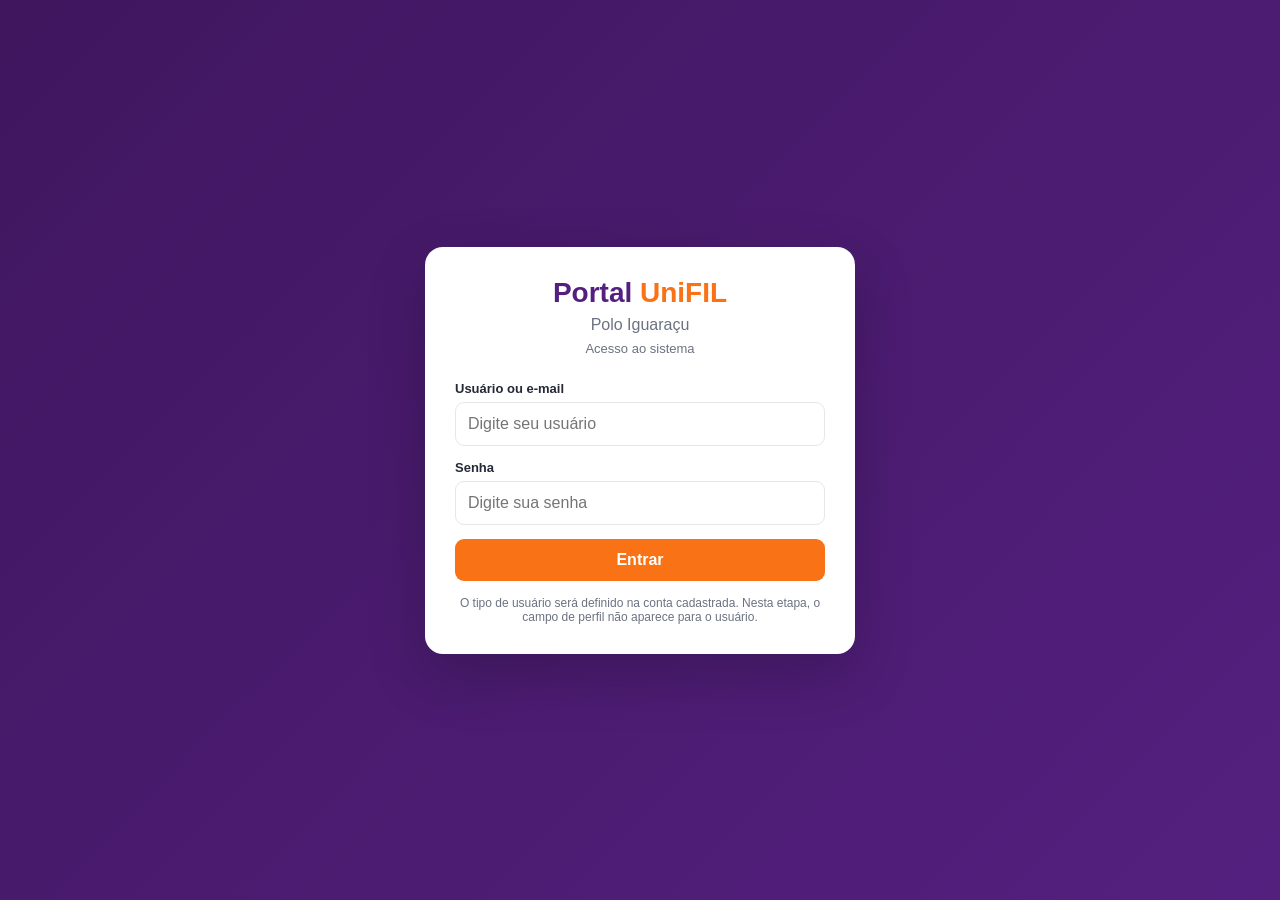
==== commit 2a5d3c62: "Renomeia portal para Portal UniFIL Polo Iguaraçu e ajusta identidade" ====
--- a/index.html
+++ b/index.html
@@ -1,20 +1,4 @@
-<!doctype html><html lang="pt-BR"><head><meta charset="utf-8"><meta name="viewport" content="width=device-width,initial-scale=1"><title>Portal Administrativo</title><style>:root{--roxo:#54207f;--laranja:#f97316;--bg:#f5f6f9;--line:#e5e7eb;--text:#252936;--muted:#6b7280}*{box-sizing:border-box}body{margin:0;font-family:Arial,sans-serif;background:var(--bg);color:var(--text)}button,input,select{font:inherit}.login{min-height:100vh;display:flex;align-items:center;justify-content:center;padding:20px;background:linear-gradient(135deg,#40165f,var(--roxo))}.login-card{width:min(430px,100%);background:#fff;border-radius:18px;padding:30px;box-shadow:0 20px 60px #0003}.brand{text-align:center;margin-bottom:25px}.brand h1{margin:0;color:var(--roxo);font-size:28px}.brand h1 span{color:var(--laranja)}.brand p{color:var(--muted);margin:7px 0 0}.field{margin:14px 0}.field label{display:block;font-size:13px;font-weight:bold;margin-bottom:6px}.field input,.field select{width:100%;border:1px solid var(--line);border-radius:9px;padding:12px}.login-btn{width:100%;border:0;border-radius:9px;padding:12px;background:var(--laranja);color:#fff;font-weight:bold;cursor:pointer}.hint{font-size:12px;color:var(--muted);text-align:center;margin-top:15px}.msg{margin-top:12px;text-align:center;font-size:13px;color:#a33;display:none}.portal{display:none}.sidebar{position:fixed;left:0;top:0;bottom:0;width:255px;background:linear-gradient(180deg,var(--roxo),#40165f);color:#fff;padding:20px 14px}.side-brand{font-weight:800;font-size:21px;padding:10px 12px 25px;border-bottom:1px solid #ffffff22}.side-brand span{color:#ff9a45}.nav button{width:100%;border:0;background:transparent;color:#fff;text-align:left;padding:11px 14px;margin:3px 0;border-radius:8px;cursor:pointer}.nav button:hover,.nav button.active{background:var(--laranja)}.main{margin-left:255px;padding:25px}.top{display:flex;justify-content:space-between;align-items:center;margin-bottom:22px}.top h2{margin:0}.user{background:#fff;border:1px solid var(--line);padding:10px 14px;border-radius:9px}.page{display:none}.page.active{display:block}.cards{display:grid;grid-template-columns:repeat(4,1fr);gap:16px}.card{background:#fff;border:1px solid var(--line);border-radius:12px;padding:18px}.card small{color:var(--muted)}.value{font-size:26px;font-weight:800;margin-top:8px;color:#9ca3af}.panel{background:#fff;border:1px solid var(--line);border-radius:12px;padding:20px;margin-top:18px}.grid{display:grid;grid-template-columns:repeat(3,1fr);gap:14px}.module{border:1px solid var(--line);border-radius:10px;padding:16px}.module p{color:var(--muted);font-size:13px;line-height:1.5}.toolbar{display:flex;gap:10px}.search{flex:1;border:1px solid var(--line);border-radius:8px;padding:10px}.btn{border:0;border-radius:8px;padding:10px 14px;font-weight:bold;cursor:pointer}.primary{background:var(--laranja);color:#fff}.placeholder{text-align:center;color:#9ca3af;border:2px dashed #d8dce3;border-radius:10px;padding:30px;margin-top:14px}.admin-only,.prof-only,.student-only{display:none}.logout{margin-top:10px;width:100%;background:#ffffff18!important}.logout:hover{background:#ffffff30!important}@media(max-width:950px){.cards{grid-template-columns:repeat(2,1fr)}.grid{grid-template-columns:1fr 1fr}}@media(max-width:650px){.sidebar{width:72px}.side-brand{font-size:0}.side-brand:after{content:'PA';font-size:22px}.nav button{font-size:0;text-align:center}.nav button:first-letter{font-size:19px}.main{margin-left:72px;padding:15px}.cards,.grid{grid-template-columns:1fr}.top{flex-direction:column;align-items:flex-start}}</style></head><body>
-<div id="login" class="login"><div class="login-card"><div class="brand"><h1>Portal <span>Administrativo</span></h1><p>Acesso seguro ao sistema</p></div><div class="field"><label>Usuário ou e-mail</label><input id="loginUser" type="text" autocomplete="username" placeholder="Digite seu usuário"></div><div class="field"><label>Senha</label><input id="loginPass" type="password" autocomplete="current-password" placeholder="Digite sua senha"></div><div class="field"><label>Tipo de acesso</label><select id="loginType"><option value="administrador">Administrador</option><option value="unifil">UniFil</option><option value="funcionario">Funcionário</option><option value="professor">Professor</option><option value="aluno">Aluno</option></select></div><button class="login-btn" onclick="entrar()">Entrar</button><div id="msg" class="msg">Preencha usuário e senha.</div><div class="hint">A conta e as permissões serão cadastradas pelo sistema administrativo.</div></div></div>
-<div id="portal" class="portal"><aside class="sidebar"><div class="side-brand">Portal <span>Administrativo</span></div><nav class="nav" id="nav"></nav></aside><main class="main"><div class="top"><div><h2 id="titulo">Início</h2><div id="sub" style="color:#6b7280;margin-top:5px">Área inicial</div></div><div><span class="user" id="usuarioAtual">Acesso</span><button class="btn logout" onclick="sair()">Sair</button></div></div><section id="dashboard" class="page active"><div class="cards"><div class="card"><small>Alunos cadastrados</small><div class="value">—</div></div><div class="card"><small>Matrículas</small><div class="value">—</div></div><div class="card"><small>Financeiro</small><div class="value">—</div></div><div class="card"><small>Equipe</small><div class="value">—</div></div></div><div class="panel"><h3>Bem-vindo ao Portal</h3><div class="grid"><div class="module"><b>Gestão administrativa</b><p>Cadastros, matrículas, funcionários e permissões.</p></div><div class="module"><b>Gestão financeira</b><p>Controle financeiro dos alunos.</p></div><div class="module"><b>Cursos livres</b><p>Professores, turmas, aulas e alunos.</p></div></div></div></section>
-<section id="alunos" class="page admin-only"><div class="panel"><h3>Alunos</h3><div class="toolbar"><input class="search" placeholder="Pesquisar aluno"><button class="btn primary">+ Adicionar aluno</button></div><div class="placeholder">Nenhum aluno cadastrado.</div></div></section>
-<section id="matriculas" class="page admin-only"><div class="panel"><h3>Matrículas</h3><div class="toolbar"><input class="search" placeholder="Pesquisar matrícula"><button class="btn primary">+ Nova matrícula</button></div><div class="placeholder">Nenhuma matrícula cadastrada.</div></div></section>
-<section id="financeiro" class="page admin-only"><div class="panel"><h3>Financeiro</h3><div class="toolbar"><input class="search" placeholder="Pesquisar aluno ou matrícula"><button class="btn primary">+ Lançamento</button></div><div class="placeholder">Nenhum lançamento financeiro cadastrado.</div></div></section>
-<section id="equipe" class="page admin-only"><div class="panel"><h3>Funcionários e usuários</h3><div class="toolbar"><input class="search" placeholder="Pesquisar pessoa"><button class="btn primary">+ Criar conta</button></div><div class="placeholder">Nenhuma conta cadastrada.</div></div></section>
-<section id="professores" class="page admin-only"><div class="panel"><h3>Professores</h3><div class="toolbar"><input class="search" placeholder="Pesquisar professor"><button class="btn primary">+ Adicionar professor</button></div><div class="placeholder">Nenhum professor cadastrado.</div></div></section>
-<section id="cursos" class="page admin-only"><div class="panel"><h3>Cursos livres</h3><div class="toolbar"><input class="search" placeholder="Pesquisar curso"><button class="btn primary">+ Novo curso</button></div><div class="placeholder">Nenhum curso livre cadastrado.</div></div></section>
-<section id="alunoArea" class="page student-only"><div class="grid"><div class="module"><h3>Minha matrícula</h3><p>Curso, turma e situação da matrícula.</p></div><div class="module"><h3>Meu financeiro</h3><p>Mensalidades, pagamentos e pendências.</p></div><div class="module"><h3>Meu cadastro</h3><p>Dados pessoais e acadêmicos.</p></div></div></section>
-<section id="profArea" class="page prof-only"><div class="grid"><div class="module"><h3>Minhas turmas</h3><p>Turmas e alunos vinculados.</p></div><div class="module"><h3>Minhas aulas</h3><p>Conteúdos dos cursos livres.</p></div><div class="module"><h3>Atividades</h3><p>Acompanhamento das atividades.</p></div></div></section>
-<section id="config" class="page admin-only"><div class="panel"><h3>Contas e permissões</h3><p>Área destinada à criação e gerenciamento das contas de acesso.</p><div class="grid"><div class="module"><b>Administrador</b><p>Acesso aos módulos autorizados pela instituição.</p></div><div class="module"><b>UniFil</b><p>Perfil institucional com permissões específicas.</p></div><div class="module"><b>Funcionário</b><p>Acesso conforme função definida.</p></div><div class="module"><b>Professor</b><p>Acesso à área dos cursos livres.</p></div><div class="module"><b>Aluno</b><p>Acesso somente aos próprios dados.</p></div></div></div></section>
-</main></div>
-<script>
-let perfil='';const perfis={administrador:{label:'Administrador',pages:['dashboard','alunos','matriculas','financeiro','equipe','professores','cursos','config']},unifil:{label:'UniFil',pages:['dashboard','alunos','matriculas','financeiro','equipe','professores','cursos','config']},funcionario:{label:'Funcionário',pages:['dashboard']},professor:{label:'Professor',pages:['dashboard','profArea']},aluno:{label:'Aluno',pages:['dashboard','alunoArea']}};
-function entrar(){const u=document.getElementById('loginUser').value.trim(),p=document.getElementById('loginPass').value.trim(),t=document.getElementById('loginType').value;const msg=document.getElementById('msg');if(!u||!p){msg.style.display='block';return}msg.style.display='none';perfil=t;document.getElementById('login').style.display='none';document.getElementById('portal').style.display='block';document.getElementById('usuarioAtual').textContent=perfis[t].label;montarNav(t)}
-function montarNav(t){const nav=document.getElementById('nav');nav.innerHTML='';const nomes={dashboard:'🏠 Início',alunos:'👨‍🎓 Alunos',matriculas:'📋 Matrículas',financeiro:'💰 Financeiro',equipe:'👥 Funcionários / Contas',professores:'👨‍🏫 Professores',cursos:'📚 Cursos livres',config:'⚙️ Contas e permissões',alunoArea:'🎓 Minha área',profArea:'🧑‍🏫 Minha área'};perfis[t].pages.forEach((id,i)=>{const b=document.createElement('button');b.innerHTML=nomes[id];b.onclick=()=>abrir(id,b);if(i===0)b.classList.add('active');nav.appendChild(b)});abrir(perfis[t].pages[0],nav.children[0])}
-function abrir(id,b){document.querySelectorAll('.page').forEach(x=>x.classList.remove('active'));document.getElementById(id).classList.add('active');document.querySelectorAll('.nav button').forEach(x=>x.classList.remove('active'));b.classList.add('active');const tit={dashboard:['Início','Área inicial'],alunos:['Alunos','Cadastro e gerenciamento'],matriculas:['Matrículas','Gestão de matrículas'],financeiro:['Financeiro','Gestão financeira'],equipe:['Funcionários / Contas','Pessoas e acessos'],professores:['Professores','Cursos livres'],cursos:['Cursos livres','Gestão dos cursos'],config:['Contas e permissões','Controle de acesso'],alunoArea:['Minha área','Dados do aluno logado'],profArea:['Minha área','Dados do professor logado']};document.getElementById('titulo').textContent=tit[id][0];document.getElementById('sub').textContent=tit[id][1]}
-function sair(){perfil='';document.getElementById('portal').style.display='none';document.getElementById('login').style.display='flex';document.getElementById('loginPass').value=''}
-</script></body></html>+<!doctype html><html lang="pt-BR"><head><meta charset="utf-8"><meta name="viewport" content="width=device-width,initial-scale=1"><title>Portal UniFIL Polo Iguaraçu</title><style>:root{--roxo:#54207f;--laranja:#f97316;--bg:#f5f6f9;--line:#e5e7eb;--text:#252936;--muted:#6b7280}*{box-sizing:border-box}body{margin:0;font-family:Arial,sans-serif;background:var(--bg);color:var(--text)}button,input,select{font:inherit}.login{min-height:100vh;display:flex;align-items:center;justify-content:center;padding:20px;background:linear-gradient(135deg,#40165f,var(--roxo))}.login-card{width:min(430px,100%);background:#fff;border-radius:18px;padding:30px;box-shadow:0 20px 60px #0003}.brand{text-align:center;margin-bottom:25px}.brand h1{margin:0;color:var(--roxo);font-size:28px}.brand h1 span{color:var(--laranja)}.brand p{color:var(--muted);margin:7px 0 0}.field{margin:14px 0}.field label{display:block;font-size:13px;font-weight:bold;margin-bottom:6px}.field input,.field select{width:100%;border:1px solid var(--line);border-radius:9px;padding:12px}.login-btn{width:100%;border:0;border-radius:9px;padding:12px;background:var(--laranja);color:#fff;font-weight:bold;cursor:pointer}.hint{font-size:12px;color:var(--muted);text-align:center;margin-top:15px}.msg{margin-top:12px;text-align:center;font-size:13px;color:#a33;display:none}.portal{display:none}.sidebar{position:fixed;left:0;top:0;bottom:0;width:255px;background:linear-gradient(180deg,var(--roxo),#40165f);color:#fff;padding:20px 14px}.side-brand{font-weight:800;font-size:20px;padding:10px 12px 25px;border-bottom:1px solid #ffffff22}.side-brand span{color:#ff9a45}.nav button{width:100%;border:0;background:transparent;color:#fff;text-align:left;padding:11px 14px;margin:3px 0;border-radius:8px;cursor:pointer}.nav button:hover,.nav button.active{background:var(--laranja)}.main{margin-left:255px;padding:25px}.top{display:flex;justify-content:space-between;align-items:center;margin-bottom:22px}.top h2{margin:0}.user{background:#fff;border:1px solid var(--line);padding:10px 14px;border-radius:9px}.page{display:none}.page.active{display:block}.cards{display:grid;grid-template-columns:repeat(4,1fr);gap:16px}.card{background:#fff;border:1px solid var(--line);border-radius:12px;padding:18px}.card small{color:var(--muted)}.value{font-size:26px;font-weight:800;margin-top:8px;color:#9ca3af}.panel{background:#fff;border:1px solid var(--line);border-radius:12px;padding:20px;margin-top:18px}.grid{display:grid;grid-template-columns:repeat(3,1fr);gap:14px}.module{border:1px solid var(--line);border-radius:10px;padding:16px}.module p{color:var(--muted);font-size:13px;line-height:1.5}.toolbar{display:flex;gap:10px}.search{flex:1;border:1px solid var(--line);border-radius:8px;padding:10px}.btn{border:0;border-radius:8px;padding:10px 14px;font-weight:bold;cursor:pointer}.primary{background:var(--laranja);color:#fff}.placeholder{text-align:center;color:#9ca3af;border:2px dashed #d8dce3;border-radius:10px;padding:30px;margin-top:14px}.admin-only,.prof-only,.student-only{display:none}.logout{margin-top:10px;width:100%;background:#ffffff18!important}.logout:hover{background:#ffffff30!important}@media(max-width:950px){.cards{grid-template-columns:repeat(2,1fr)}.grid{grid-template-columns:1fr 1fr}}@media(max-width:650px){.sidebar{width:72px}.side-brand{font-size:0}.side-brand:after{content:'UniFIL';font-size:19px}.nav button{font-size:0;text-align:center}.nav button:first-letter{font-size:19px}.main{margin-left:72px;padding:15px}.cards,.grid{grid-template-columns:1fr}.top{flex-direction:column;align-items:flex-start}}</style></head><body>
+<div id="login" class="login"><div class="login-card"><div class="brand"><h1>Portal <span>UniFIL</span></h1><p>Polo Iguaraçu</p><p style="font-size:13px">Acesso ao sistema</p></div><div class="field"><label>Usuário ou e-mail</label><input id="loginUser" type="text" autocomplete="username" placeholder="Digite seu usuário"></div><div class="field"><label>Senha</label><input id="loginPass" type="password" autocomplete="current-password" placeholder="Digite sua senha"></div><button class="login-btn" onclick="entrar()">Entrar</button><div id="msg" class="msg">Informe usuário e senha.</div><div class="hint">O tipo de usuário será definido na conta cadastrada. Nesta etapa, o campo de perfil não aparece para o usuário.</div></div></div>
+<div id="portal" class="portal"><aside class="sidebar"><div class="side-brand">Portal <span>UniFIL</span><br><small style="font-size:11px;font-weight:normal;opacity:.85">Polo Iguaraçu</small></div><nav class="nav" id="nav"></nav></aside><main class="main"><div class="top"><div><h2 id="titulo">Início</h2><div id="sub" style="color:#6b7280;margin-top:5px">Área inicial</div></div><div><span class="user" id="usuarioAtual">Acesso</span><button class="btn logout" onclick="sair()">Sair</button></div></div><section id="dashboard" class="page active"><div class="cards"><div class="card"><small>Alunos cadastrados</small><div class="value">—</div></div><div class="card"><small>Matrículas</small><div class="value">—</div></div><div class="card"><small>Financeiro</small><div class="value">—</div></div><div class="card"><small>Equipe</small><div class="value">—</div></div></div><div class="panel"><h3>Portal UniFIL Polo Iguaraçu</h3><div class="grid"><div class="module"><b>Gestão administrativa</b><p>Cadastros, matrículas, funcionários e permissões.</p></div><div class="module"><b>Gestão financeira</b><p>Controle financeiro dos alunos.</p></div><div class="module"><b>Cursos livres</b><p>Professores, turmas, aulas e alunos.</p></div></div></div></section><section id="alunos" class="page admin-only"><div class="panel"><h3>Alunos</h3><div class="toolbar"><input class="search" placeholder="Pesquisar aluno"><button class="btn primary">+ Adicionar aluno</button></div><div class="placeholder">Nenhum aluno cadastrado.</div></div></section><section id="matriculas" class="page admin-only"><div class="panel"><h3>Matrículas</h3><div class="toolbar"><input class="search" placeholder="Pesquisar matrícula"><button class="btn primary">+ Nova matrícula</button></div><div class="placeholder">Nenhuma matrícula cadastrada.</div></div></section><section id="financeiro" class="page admin-only"><div class="panel"><h3>Financeiro</h3><div class="toolbar"><input class="search" placeholder="Pesquisar aluno ou matrícula"><button class="btn primary">+ Lançamento</button></div><div class="placeholder">Nenhum lançamento financeiro cadastrado.</div></div></section><section id="equipe" class="page admin-only"><div class="panel"><h3>Funcionários e contas</h3><div class="toolbar"><input class="search" placeholder="Pesquisar pessoa"><button class="btn primary">+ Criar conta</button></div><div class="placeholder">Nenhuma conta cadastrada.</div></div></section><section id="professores" class="page admin-only"><div class="panel"><h3>Professores</h3><div class="toolbar"><input class="search" placeholder="Pesquisar professor"><button class="btn primary">+ Adicionar professor</button></div><div class="placeholder">Nenhum professor cadastrado.</div></div></section><section id="cursos" class="page admin-only"><div class="panel"><h3>Cursos livres</h3><div class="toolbar"><input class="search" placeholder="Pesquisar curso"><button class="btn primary">+ Novo curso</button></div><div class="placeholder">Nenhum curso livre cadastrado.</div></div></section><section id="alunoArea" class="page student-only"><div class="grid"><div class="module"><h3>Minha matrícula</h3><p>Curso, turma e situação da matrícula.</p></div><div class="module"><h3>Meu financeiro</h3><p>Mensalidades, pagamentos e pendências.</p></div><div class="module"><h3>Meu cadastro</h3><p>Dados pessoais e acadêmicos.</p></div></div></section><section id="profArea" class="page prof-only"><div class="grid"><div class="module"><h3>Minhas turmas</h3><p>Turmas e alunos vinculados.</p></div><div class="module"><h3>Minhas aulas</h3><p>Conteúdos dos cursos livres.</p></div><div class="module"><h3>Atividades</h3><p>Acompanhamento das atividades.</p></div></div></section><section id="config" class="page admin-only"><div class="panel"><h3>Contas e permissões</h3><p>Área para criação e gerenciamento das contas de acesso.</p><div class="grid"><div class="module"><b>Administrador</b><p>Gestão administrativa conforme permissões.</p></div><div class="module"><b>UniFIL</b><p>Perfil institucional com permissões definidas.</p></div><div class="module"><b>Funcionário</b><p>Acesso conforme a função.</p></div><div class="module"><b>Professor</b><p>Acesso aos recursos autorizados.</p></div><div class="module"><b>Aluno</b><p>Acesso somente aos próprios dados.</p></div></div></div></section></main></div>
+<script>let perfil='';const perfis={administrador:{label:'Administrador',pages:['dashboard','alunos','matriculas','financeiro','equipe','professores','cursos','config']},unifil:{label:'UniFIL',pages:['dashboard','alunos','matriculas','financeiro','equipe','professores','cursos','config']},funcionario:{label:'Funcionário',pages:['dashboard']},professor:{label:'Professor',pages:['dashboard','profArea']},aluno:{label:'Aluno',pages:['dashboard','alunoArea']}};function entrar(){const u=document.getElementById('loginUser').value.trim(),p=document.getElementById('loginPass').value.trim(),msg=document.getElementById('msg');if(!u||!p){msg.style.display='block';return}msg.style.display='none';/* Autenticação real será ligada ao banco de usuários na próxima etapa. */perfil='administrador';document.getElementById('login').style.display='none';document.getElementById('portal').style.display='block';document.getElementById('usuarioAtual').textContent='Acesso autenticado';montarNav('administrador')}function montarNav(t){const nav=document.getElementById('nav');nav.innerHTML='';const nomes={dashboard:'🏠 Início',alunos:'👨‍🎓 Alunos',matriculas:'📋 Matrículas',financeiro:'💰 Financeiro',equipe:'👥 Funcionários / Contas',professores:'👨‍🏫 Professores',cursos:'📚 Cursos livres',config:'⚙️ Contas e permissões',alunoArea:'🎓 Minha área',profArea:'🧑‍🏫 Minha área'};perfis[t].pages.forEach((id,i)=>{const b=document.createElement('button');b.innerHTML=nomes[id];b.onclick=()=>abrir(id,b);if(i===0)b.classList.add('active');nav.appendChild(b)});abrir(perfis[t].pages[0],nav.children[0])}function abrir(id,b){document.querySelectorAll('.page').forEach(x=>x.classList.remove('active'));document.getElementById(id).classList.add('active');document.querySelectorAll('.nav button').forEach(x=>x.classList.remove('active'));b.classList.add('active');const tit={dashboard:['Início','Área inicial'],alunos:['Alunos','Cadastro e gerenciamento'],matriculas:['Matrículas','Gestão de matrículas'],financeiro:['Financeiro','Gestão financeira'],equipe:['Funcionários / Contas','Pessoas e acessos'],professores:['Professores','Gestão de professores'],cursos:['Cursos livres','Gestão dos cursos'],config:['Contas e permissões','Controle de acesso'],alunoArea:['Minha área','Dados do aluno'],profArea:['Minha área','Dados do professor']};document.getElementById('titulo').textContent=tit[id][0];document.getElementById('sub').textContent=tit[id][1]}function sair(){perfil='';document.getElementById('portal').style.display='none';document.getElementById('login').style.display='flex';document.getElementById('loginPass').value='';document.getElementById('loginUser').value=''}</script></body></html>
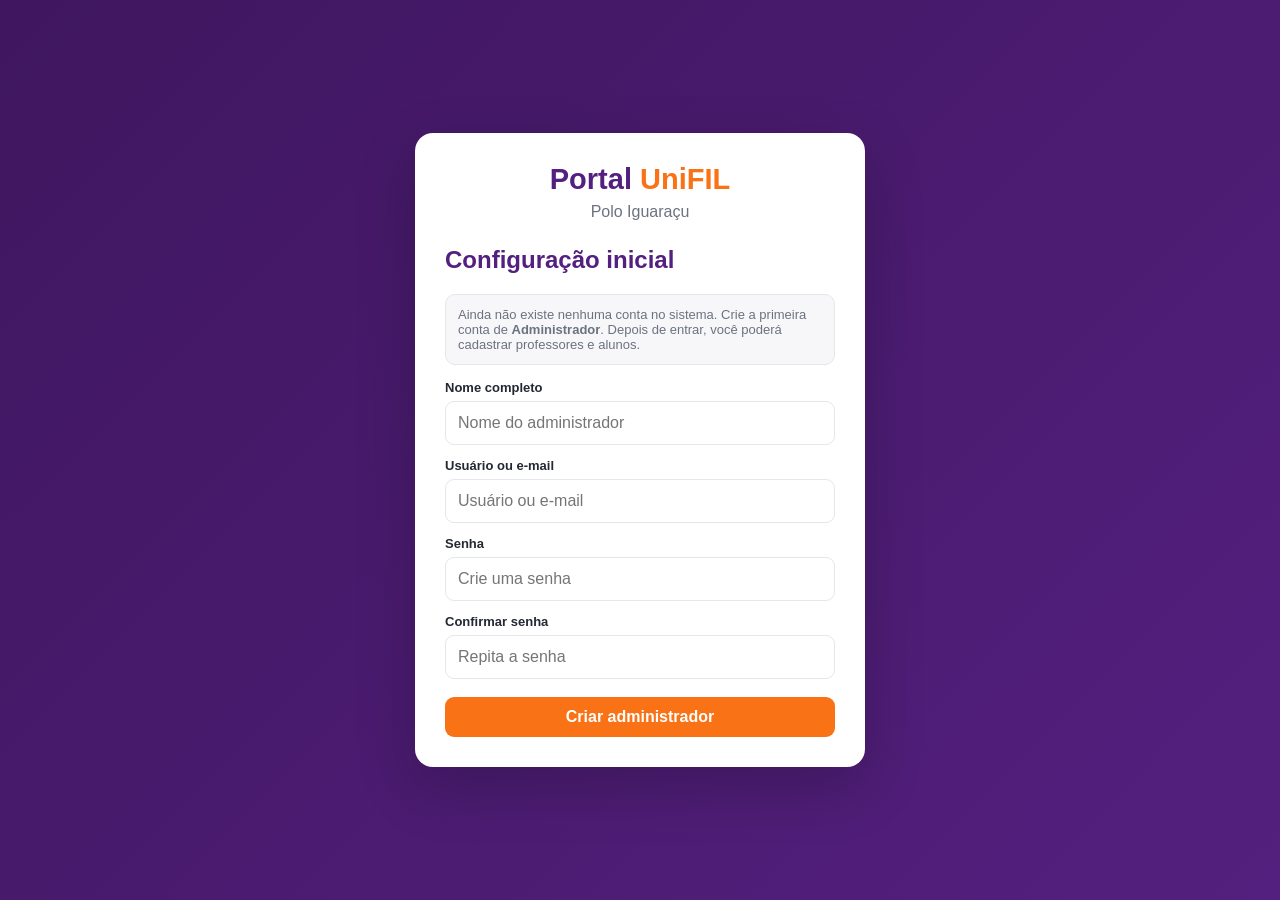
==== commit fa70a321: "Criar autenticação inicial e cadastro de usuários por perfil" ====
--- a/index.html
+++ b/index.html
@@ -1,4 +1,118 @@
-<!doctype html><html lang="pt-BR"><head><meta charset="utf-8"><meta name="viewport" content="width=device-width,initial-scale=1"><title>Portal UniFIL Polo Iguaraçu</title><style>:root{--roxo:#54207f;--laranja:#f97316;--bg:#f5f6f9;--line:#e5e7eb;--text:#252936;--muted:#6b7280}*{box-sizing:border-box}body{margin:0;font-family:Arial,sans-serif;background:var(--bg);color:var(--text)}button,input,select{font:inherit}.login{min-height:100vh;display:flex;align-items:center;justify-content:center;padding:20px;background:linear-gradient(135deg,#40165f,var(--roxo))}.login-card{width:min(430px,100%);background:#fff;border-radius:18px;padding:30px;box-shadow:0 20px 60px #0003}.brand{text-align:center;margin-bottom:25px}.brand h1{margin:0;color:var(--roxo);font-size:28px}.brand h1 span{color:var(--laranja)}.brand p{color:var(--muted);margin:7px 0 0}.field{margin:14px 0}.field label{display:block;font-size:13px;font-weight:bold;margin-bottom:6px}.field input,.field select{width:100%;border:1px solid var(--line);border-radius:9px;padding:12px}.login-btn{width:100%;border:0;border-radius:9px;padding:12px;background:var(--laranja);color:#fff;font-weight:bold;cursor:pointer}.hint{font-size:12px;color:var(--muted);text-align:center;margin-top:15px}.msg{margin-top:12px;text-align:center;font-size:13px;color:#a33;display:none}.portal{display:none}.sidebar{position:fixed;left:0;top:0;bottom:0;width:255px;background:linear-gradient(180deg,var(--roxo),#40165f);color:#fff;padding:20px 14px}.side-brand{font-weight:800;font-size:20px;padding:10px 12px 25px;border-bottom:1px solid #ffffff22}.side-brand span{color:#ff9a45}.nav button{width:100%;border:0;background:transparent;color:#fff;text-align:left;padding:11px 14px;margin:3px 0;border-radius:8px;cursor:pointer}.nav button:hover,.nav button.active{background:var(--laranja)}.main{margin-left:255px;padding:25px}.top{display:flex;justify-content:space-between;align-items:center;margin-bottom:22px}.top h2{margin:0}.user{background:#fff;border:1px solid var(--line);padding:10px 14px;border-radius:9px}.page{display:none}.page.active{display:block}.cards{display:grid;grid-template-columns:repeat(4,1fr);gap:16px}.card{background:#fff;border:1px solid var(--line);border-radius:12px;padding:18px}.card small{color:var(--muted)}.value{font-size:26px;font-weight:800;margin-top:8px;color:#9ca3af}.panel{background:#fff;border:1px solid var(--line);border-radius:12px;padding:20px;margin-top:18px}.grid{display:grid;grid-template-columns:repeat(3,1fr);gap:14px}.module{border:1px solid var(--line);border-radius:10px;padding:16px}.module p{color:var(--muted);font-size:13px;line-height:1.5}.toolbar{display:flex;gap:10px}.search{flex:1;border:1px solid var(--line);border-radius:8px;padding:10px}.btn{border:0;border-radius:8px;padding:10px 14px;font-weight:bold;cursor:pointer}.primary{background:var(--laranja);color:#fff}.placeholder{text-align:center;color:#9ca3af;border:2px dashed #d8dce3;border-radius:10px;padding:30px;margin-top:14px}.admin-only,.prof-only,.student-only{display:none}.logout{margin-top:10px;width:100%;background:#ffffff18!important}.logout:hover{background:#ffffff30!important}@media(max-width:950px){.cards{grid-template-columns:repeat(2,1fr)}.grid{grid-template-columns:1fr 1fr}}@media(max-width:650px){.sidebar{width:72px}.side-brand{font-size:0}.side-brand:after{content:'UniFIL';font-size:19px}.nav button{font-size:0;text-align:center}.nav button:first-letter{font-size:19px}.main{margin-left:72px;padding:15px}.cards,.grid{grid-template-columns:1fr}.top{flex-direction:column;align-items:flex-start}}</style></head><body>
-<div id="login" class="login"><div class="login-card"><div class="brand"><h1>Portal <span>UniFIL</span></h1><p>Polo Iguaraçu</p><p style="font-size:13px">Acesso ao sistema</p></div><div class="field"><label>Usuário ou e-mail</label><input id="loginUser" type="text" autocomplete="username" placeholder="Digite seu usuário"></div><div class="field"><label>Senha</label><input id="loginPass" type="password" autocomplete="current-password" placeholder="Digite sua senha"></div><button class="login-btn" onclick="entrar()">Entrar</button><div id="msg" class="msg">Informe usuário e senha.</div><div class="hint">O tipo de usuário será definido na conta cadastrada. Nesta etapa, o campo de perfil não aparece para o usuário.</div></div></div>
-<div id="portal" class="portal"><aside class="sidebar"><div class="side-brand">Portal <span>UniFIL</span><br><small style="font-size:11px;font-weight:normal;opacity:.85">Polo Iguaraçu</small></div><nav class="nav" id="nav"></nav></aside><main class="main"><div class="top"><div><h2 id="titulo">Início</h2><div id="sub" style="color:#6b7280;margin-top:5px">Área inicial</div></div><div><span class="user" id="usuarioAtual">Acesso</span><button class="btn logout" onclick="sair()">Sair</button></div></div><section id="dashboard" class="page active"><div class="cards"><div class="card"><small>Alunos cadastrados</small><div class="value">—</div></div><div class="card"><small>Matrículas</small><div class="value">—</div></div><div class="card"><small>Financeiro</small><div class="value">—</div></div><div class="card"><small>Equipe</small><div class="value">—</div></div></div><div class="panel"><h3>Portal UniFIL Polo Iguaraçu</h3><div class="grid"><div class="module"><b>Gestão administrativa</b><p>Cadastros, matrículas, funcionários e permissões.</p></div><div class="module"><b>Gestão financeira</b><p>Controle financeiro dos alunos.</p></div><div class="module"><b>Cursos livres</b><p>Professores, turmas, aulas e alunos.</p></div></div></div></section><section id="alunos" class="page admin-only"><div class="panel"><h3>Alunos</h3><div class="toolbar"><input class="search" placeholder="Pesquisar aluno"><button class="btn primary">+ Adicionar aluno</button></div><div class="placeholder">Nenhum aluno cadastrado.</div></div></section><section id="matriculas" class="page admin-only"><div class="panel"><h3>Matrículas</h3><div class="toolbar"><input class="search" placeholder="Pesquisar matrícula"><button class="btn primary">+ Nova matrícula</button></div><div class="placeholder">Nenhuma matrícula cadastrada.</div></div></section><section id="financeiro" class="page admin-only"><div class="panel"><h3>Financeiro</h3><div class="toolbar"><input class="search" placeholder="Pesquisar aluno ou matrícula"><button class="btn primary">+ Lançamento</button></div><div class="placeholder">Nenhum lançamento financeiro cadastrado.</div></div></section><section id="equipe" class="page admin-only"><div class="panel"><h3>Funcionários e contas</h3><div class="toolbar"><input class="search" placeholder="Pesquisar pessoa"><button class="btn primary">+ Criar conta</button></div><div class="placeholder">Nenhuma conta cadastrada.</div></div></section><section id="professores" class="page admin-only"><div class="panel"><h3>Professores</h3><div class="toolbar"><input class="search" placeholder="Pesquisar professor"><button class="btn primary">+ Adicionar professor</button></div><div class="placeholder">Nenhum professor cadastrado.</div></div></section><section id="cursos" class="page admin-only"><div class="panel"><h3>Cursos livres</h3><div class="toolbar"><input class="search" placeholder="Pesquisar curso"><button class="btn primary">+ Novo curso</button></div><div class="placeholder">Nenhum curso livre cadastrado.</div></div></section><section id="alunoArea" class="page student-only"><div class="grid"><div class="module"><h3>Minha matrícula</h3><p>Curso, turma e situação da matrícula.</p></div><div class="module"><h3>Meu financeiro</h3><p>Mensalidades, pagamentos e pendências.</p></div><div class="module"><h3>Meu cadastro</h3><p>Dados pessoais e acadêmicos.</p></div></div></section><section id="profArea" class="page prof-only"><div class="grid"><div class="module"><h3>Minhas turmas</h3><p>Turmas e alunos vinculados.</p></div><div class="module"><h3>Minhas aulas</h3><p>Conteúdos dos cursos livres.</p></div><div class="module"><h3>Atividades</h3><p>Acompanhamento das atividades.</p></div></div></section><section id="config" class="page admin-only"><div class="panel"><h3>Contas e permissões</h3><p>Área para criação e gerenciamento das contas de acesso.</p><div class="grid"><div class="module"><b>Administrador</b><p>Gestão administrativa conforme permissões.</p></div><div class="module"><b>UniFIL</b><p>Perfil institucional com permissões definidas.</p></div><div class="module"><b>Funcionário</b><p>Acesso conforme a função.</p></div><div class="module"><b>Professor</b><p>Acesso aos recursos autorizados.</p></div><div class="module"><b>Aluno</b><p>Acesso somente aos próprios dados.</p></div></div></div></section></main></div>
-<script>let perfil='';const perfis={administrador:{label:'Administrador',pages:['dashboard','alunos','matriculas','financeiro','equipe','professores','cursos','config']},unifil:{label:'UniFIL',pages:['dashboard','alunos','matriculas','financeiro','equipe','professores','cursos','config']},funcionario:{label:'Funcionário',pages:['dashboard']},professor:{label:'Professor',pages:['dashboard','profArea']},aluno:{label:'Aluno',pages:['dashboard','alunoArea']}};function entrar(){const u=document.getElementById('loginUser').value.trim(),p=document.getElementById('loginPass').value.trim(),msg=document.getElementById('msg');if(!u||!p){msg.style.display='block';return}msg.style.display='none';/* Autenticação real será ligada ao banco de usuários na próxima etapa. */perfil='administrador';document.getElementById('login').style.display='none';document.getElementById('portal').style.display='block';document.getElementById('usuarioAtual').textContent='Acesso autenticado';montarNav('administrador')}function montarNav(t){const nav=document.getElementById('nav');nav.innerHTML='';const nomes={dashboard:'🏠 Início',alunos:'👨‍🎓 Alunos',matriculas:'📋 Matrículas',financeiro:'💰 Financeiro',equipe:'👥 Funcionários / Contas',professores:'👨‍🏫 Professores',cursos:'📚 Cursos livres',config:'⚙️ Contas e permissões',alunoArea:'🎓 Minha área',profArea:'🧑‍🏫 Minha área'};perfis[t].pages.forEach((id,i)=>{const b=document.createElement('button');b.innerHTML=nomes[id];b.onclick=()=>abrir(id,b);if(i===0)b.classList.add('active');nav.appendChild(b)});abrir(perfis[t].pages[0],nav.children[0])}function abrir(id,b){document.querySelectorAll('.page').forEach(x=>x.classList.remove('active'));document.getElementById(id).classList.add('active');document.querySelectorAll('.nav button').forEach(x=>x.classList.remove('active'));b.classList.add('active');const tit={dashboard:['Início','Área inicial'],alunos:['Alunos','Cadastro e gerenciamento'],matriculas:['Matrículas','Gestão de matrículas'],financeiro:['Financeiro','Gestão financeira'],equipe:['Funcionários / Contas','Pessoas e acessos'],professores:['Professores','Gestão de professores'],cursos:['Cursos livres','Gestão dos cursos'],config:['Contas e permissões','Controle de acesso'],alunoArea:['Minha área','Dados do aluno'],profArea:['Minha área','Dados do professor']};document.getElementById('titulo').textContent=tit[id][0];document.getElementById('sub').textContent=tit[id][1]}function sair(){perfil='';document.getElementById('portal').style.display='none';document.getElementById('login').style.display='flex';document.getElementById('loginPass').value='';document.getElementById('loginUser').value=''}</script></body></html>+<!doctype html>
+<html lang="pt-BR">
+<head>
+<meta charset="utf-8">
+<meta name="viewport" content="width=device-width,initial-scale=1">
+<title>Portal UniFIL Polo Iguaraçu</title>
+<style>
+:root{--roxo:#54207f;--roxo-escuro:#3f165f;--laranja:#f97316;--laranja-claro:#fff1e8;--bg:#f5f6f9;--card:#fff;--text:#242833;--muted:#6b7280;--line:#e5e7eb;--ok:#16834a;--danger:#b42318}*{box-sizing:border-box}body{margin:0;font-family:Inter,Segoe UI,Arial,sans-serif;background:var(--bg);color:var(--text)}button,input,select{font:inherit}.hidden{display:none!important}
+.login{min-height:100vh;display:flex;align-items:center;justify-content:center;padding:20px;background:linear-gradient(135deg,var(--roxo-escuro),var(--roxo))}.login-card,.setup-card{width:min(450px,100%);background:#fff;border-radius:18px;padding:30px;box-shadow:0 20px 60px #0003}.brand{text-align:center;margin-bottom:25px}.brand h1{margin:0;color:var(--roxo);font-size:29px}.brand h1 span{color:var(--laranja)}.brand p{color:var(--muted);margin:7px 0 0}.field{margin:13px 0}.field label{display:block;font-size:13px;font-weight:700;margin-bottom:6px}.field input,.field select{width:100%;border:1px solid var(--line);border-radius:9px;padding:12px;background:#fff}.login-btn,.btn{border:0;border-radius:9px;padding:11px 14px;font-weight:700;cursor:pointer}.login-btn{width:100%;background:var(--laranja);color:#fff;margin-top:5px}.btn-primary{background:var(--laranja);color:#fff}.btn-secondary{background:#eef0f3;color:#252833}.btn-danger{background:#fde8e7;color:var(--danger)}.msg{margin-top:12px;padding:10px;border-radius:9px;font-size:13px;display:none}.msg.error{display:block;background:#fff1f0;color:var(--danger);border:1px solid #f4c7c3}.msg.ok{display:block;background:#eefaf3;color:var(--ok);border:1px solid #cdebd9}.hint{font-size:12px;color:var(--muted);text-align:center;margin-top:15px;line-height:1.5}
+.setup{min-height:100vh;display:flex;align-items:center;justify-content:center;padding:20px;background:linear-gradient(135deg,var(--roxo-escuro),var(--roxo))}.setup-card h2{margin-top:0;color:var(--roxo)}.setup-note{background:#f7f7f9;border:1px solid var(--line);border-radius:10px;padding:12px;font-size:13px;color:var(--muted);margin-bottom:15px}
+.portal{display:none}.sidebar{position:fixed;inset:0 auto 0 0;width:260px;background:linear-gradient(180deg,var(--roxo),var(--roxo-escuro));color:#fff;padding:20px 14px;z-index:5}.side-brand{font-weight:800;font-size:21px;padding:10px 12px 22px;border-bottom:1px solid #ffffff22}.side-brand span{color:#ff9a45}.side-brand small{font-size:11px;font-weight:400;opacity:.85}.nav{margin-top:12px}.nav button{width:100%;border:0;background:transparent;color:#fff;text-align:left;padding:11px 14px;margin:3px 0;border-radius:8px;cursor:pointer}.nav button:hover,.nav button.active{background:var(--laranja)}.rolebox{position:absolute;left:14px;right:14px;bottom:18px;background:#ffffff12;border:1px solid #ffffff22;border-radius:10px;padding:11px;font-size:12px}.main{margin-left:260px;padding:25px}.top{display:flex;justify-content:space-between;align-items:center;gap:15px;margin-bottom:22px}.top h2{margin:0}.top p{margin:5px 0 0;color:var(--muted)}.user{display:inline-block;background:#fff;border:1px solid var(--line);padding:9px 12px;border-radius:9px}.logout{margin-left:7px}.page{display:none}.page.active{display:block}.cards{display:grid;grid-template-columns:repeat(4,minmax(0,1fr));gap:16px}.card{background:var(--card);border:1px solid var(--line);border-radius:13px;padding:18px;min-height:105px}.card small{color:var(--muted)}.card .value{font-size:27px;font-weight:800;color:#9ca3af;margin-top:9px}.panel{background:#fff;border:1px solid var(--line);border-radius:13px;padding:20px;margin-top:18px}.panel h3{margin:0 0 15px}.grid{display:grid;grid-template-columns:repeat(3,minmax(0,1fr));gap:14px}.module{border:1px solid var(--line);border-radius:10px;padding:16px}.module h4{margin:0 0 7px}.module p{margin:0;color:var(--muted);font-size:13px;line-height:1.5}.toolbar{display:flex;gap:10px;flex-wrap:wrap;margin-bottom:15px}.search{flex:1;min-width:220px;border:1px solid var(--line);border-radius:8px;padding:10px}.placeholder{text-align:center;color:#9ca3af;border:2px dashed #d8dce3;border-radius:10px;padding:30px}.table-wrap{overflow:auto}.table{width:100%;border-collapse:collapse;min-width:760px}.table th,.table td{padding:12px;border-bottom:1px solid var(--line);text-align:left;font-size:14px}.table th{font-size:12px;text-transform:uppercase;color:#697386}.tag{display:inline-block;border-radius:999px;padding:5px 9px;font-size:12px;font-weight:700}.tag-active{background:#e9f7ef;color:var(--ok)}.tag-inactive{background:#eef0f3;color:#667085}.modal{position:fixed;inset:0;background:#0008;display:none;align-items:center;justify-content:center;padding:15px;z-index:20}.modal.show{display:flex}.modal-card{width:min(700px,100%);background:#fff;border-radius:14px;padding:22px}.modal-head{display:flex;justify-content:space-between;align-items:center}.modal-head h3{margin:0}.close{border:0;background:#eef0f3;border-radius:8px;padding:8px 11px;cursor:pointer}.form-grid{display:grid;grid-template-columns:1fr 1fr;gap:12px;margin-top:15px}.permissions-note{font-size:12px;color:var(--muted);margin-top:8px}
+@media(max-width:1000px){.cards{grid-template-columns:repeat(2,1fr)}.grid{grid-template-columns:1fr 1fr}}@media(max-width:700px){.sidebar{width:74px}.side-brand{font-size:0}.side-brand:after{content:'UniFIL';font-size:18px}.side-brand small,.nav button span,.rolebox{display:none}.nav button{font-size:0;text-align:center}.nav button:first-letter{font-size:19px}.main{margin-left:74px;padding:16px}.cards,.grid,.form-grid{grid-template-columns:1fr}.top{flex-direction:column;align-items:flex-start}.user{display:inline-block}}
+</style>
+</head>
+<body>
+
+<div id="setup" class="setup hidden">
+  <div class="setup-card">
+    <div class="brand"><h1>Portal <span>UniFIL</span></h1><p>Polo Iguaraçu</p></div>
+    <h2>Configuração inicial</h2>
+    <div class="setup-note">Ainda não existe nenhuma conta no sistema. Crie a primeira conta de <b>Administrador</b>. Depois de entrar, você poderá cadastrar professores e alunos.</div>
+    <div class="field"><label>Nome completo</label><input id="setupName" placeholder="Nome do administrador"></div>
+    <div class="field"><label>Usuário ou e-mail</label><input id="setupUser" autocomplete="username" placeholder="Usuário ou e-mail"></div>
+    <div class="field"><label>Senha</label><input id="setupPass" type="password" autocomplete="new-password" placeholder="Crie uma senha"></div>
+    <div class="field"><label>Confirmar senha</label><input id="setupPass2" type="password" placeholder="Repita a senha"></div>
+    <button class="login-btn" onclick="criarPrimeiroAdmin()">Criar administrador</button>
+    <div id="setupMsg" class="msg"></div>
+  </div>
+</div>
+
+<div id="login" class="login hidden">
+  <div class="login-card">
+    <div class="brand"><h1>Portal <span>UniFIL</span></h1><p>Polo Iguaraçu</p><p style="font-size:13px">Acesso ao sistema</p></div>
+    <div class="field"><label>Usuário ou e-mail</label><input id="loginUser" type="text" autocomplete="username" placeholder="Digite seu usuário ou e-mail"></div>
+    <div class="field"><label>Senha</label><input id="loginPass" type="password" autocomplete="current-password" placeholder="Digite sua senha" onkeydown="if(event.key==='Enter')entrar()"></div>
+    <button class="login-btn" onclick="entrar()">Entrar</button>
+    <div id="loginMsg" class="msg"></div>
+    <div class="hint">O tipo de usuário é definido pela conta cadastrada. Não é necessário escolher o perfil nesta tela.</div>
+  </div>
+</div>
+
+<div id="portal" class="portal">
+  <aside class="sidebar">
+    <div class="side-brand">Portal <span>UniFIL</span><br><small>Polo Iguaraçu</small></div>
+    <nav class="nav" id="nav"></nav>
+    <div class="rolebox" id="roleBox"></div>
+  </aside>
+  <main class="main">
+    <div class="top">
+      <div><h2 id="titulo">Início</h2><p id="sub">Área inicial</p></div>
+      <div><span class="user" id="usuarioAtual">Acesso</span><button class="btn btn-secondary logout" onclick="sair()">Sair</button></div>
+    </div>
+
+    <section id="dashboard" class="page active">
+      <div class="cards">
+        <div class="card"><small>Alunos cadastrados</small><div class="value">—</div></div>
+        <div class="card"><small>Matrículas</small><div class="value">—</div></div>
+        <div class="card"><small>Financeiro</small><div class="value">—</div></div>
+        <div class="card"><small>Professores</small><div class="value">—</div></div>
+      </div>
+      <div class="panel"><h3>Portal UniFIL Polo Iguaraçu</h3><div class="grid">
+        <div class="module"><h4>Gestão administrativa</h4><p>Cadastros, matrículas, funcionários e demais rotinas internas.</p></div>
+        <div class="module"><h4>Gestão financeira</h4><p>Controle financeiro dos alunos e registros administrativos.</p></div>
+        <div class="module"><h4>Cursos livres</h4><p>Professores, turmas, aulas e acompanhamento dos cursos.</p></div>
+      </div></div>
+    </section>
+
+    <section id="alunos" class="page"><div class="panel"><h3>Alunos</h3><div class="toolbar"><input class="search" placeholder="Pesquisar aluno"><button class="btn btn-primary">+ Adicionar aluno</button></div><div class="placeholder">Nenhum aluno cadastrado.</div></div></section>
+    <section id="matriculas" class="page"><div class="panel"><h3>Matrículas</h3><div class="toolbar"><input class="search" placeholder="Pesquisar matrícula"><button class="btn btn-primary">+ Nova matrícula</button></div><div class="placeholder">Nenhuma matrícula cadastrada.</div></div></section>
+    <section id="financeiro" class="page"><div class="panel"><h3>Financeiro</h3><div class="toolbar"><input class="search" placeholder="Pesquisar aluno ou matrícula"><button class="btn btn-primary">+ Lançamento</button></div><div class="placeholder">Nenhum lançamento financeiro cadastrado.</div></div></section>
+    <section id="funcionarios" class="page"><div class="panel"><h3>Funcionários</h3><div class="toolbar"><input class="search" placeholder="Pesquisar funcionário"><button class="btn btn-primary">+ Adicionar funcionário</button></div><div class="placeholder">Nenhum funcionário cadastrado.</div></div></section>
+    <section id="professores" class="page"><div class="panel"><h3>Professores</h3><div class="toolbar"><input class="search" placeholder="Pesquisar professor"><button class="btn btn-primary">+ Adicionar professor</button></div><div class="placeholder">Nenhum professor cadastrado.</div></div></section>
+    <section id="cursos" class="page"><div class="panel"><h3>Cursos livres</h3><div class="toolbar"><input class="search" placeholder="Pesquisar curso"><button class="btn btn-primary">+ Novo curso</button></div><div class="placeholder">Nenhum curso livre cadastrado.</div></div></section>
+
+    <section id="usuarios" class="page"><div class="panel"><h3>Usuários e acesso</h3><div class="toolbar"><input id="userSearch" class="search" placeholder="Pesquisar usuário"><button class="btn btn-primary" onclick="abrirUsuarioModal()">+ Criar conta</button></div><div id="usersArea" class="placeholder">Nenhuma conta cadastrada.</div></div></section>
+
+    <section id="alunoArea" class="page"><div class="grid"><div class="module"><h4>Minha matrícula</h4><p>Curso, turma e situação da matrícula.</p></div><div class="module"><h4>Meu financeiro</h4><p>Mensalidades, pagamentos e pendências.</p></div><div class="module"><h4>Meu cadastro</h4><p>Dados pessoais e acadêmicos.</p></div></div></section>
+    <section id="profArea" class="page"><div class="grid"><div class="module"><h4>Minhas turmas</h4><p>Turmas e alunos vinculados.</p></div><div class="module"><h4>Minhas aulas</h4><p>Conteúdos dos cursos livres.</p></div><div class="module"><h4>Atividades</h4><p>Acompanhamento das atividades.</p></div></div></section>
+
+    <section id="config" class="page"><div class="panel"><h3>Configurações</h3><div class="grid"><div class="module"><h4>Usuários e acesso</h4><p>Criação e gerenciamento das contas do portal.</p></div><div class="module"><h4>Tipos de acesso</h4><p>Administrador, Professor e Aluno.</p></div><div class="module"><h4>Segurança</h4><p>Base para autenticação real e proteção das contas.</p></div></div></div></section>
+  </main>
+</div>
+
+<div id="userModal" class="modal"><div class="modal-card"><div class="modal-head"><h3>Criar conta</h3><button class="close" onclick="fecharUsuarioModal()">Fechar</button></div><div class="form-grid">
+  <div class="field"><label>Nome completo</label><input id="newName" placeholder="Nome completo"></div>
+  <div class="field"><label>Usuário ou e-mail</label><input id="newUser" placeholder="Usuário ou e-mail"></div>
+  <div class="field"><label>Senha inicial</label><input id="newPass" type="password" placeholder="Senha"></div>
+  <div class="field"><label>Tipo de usuário</label><select id="newRole"><option value="professor">Professor</option><option value="aluno">Aluno</option><option value="administrador">Administrador</option></select></div>
+</div><div class="permissions-note">O perfil define automaticamente a área de acesso. Professor entra na área do professor, aluno na área do aluno e administrador no administrativo.</div><div style="margin-top:16px;display:flex;justify-content:flex-end;gap:8px"><button class="btn btn-secondary" onclick="fecharUsuarioModal()">Cancelar</button><button class="btn btn-primary" onclick="salvarUsuario()">Salvar conta</button></div><div id="userMsg" class="msg"></div></div></div>
+
+<script>
+const STORAGE_KEY='portal_unifil_igu_test_users_v1';
+let usuarios=[];let usuarioLogado=null;
+const roleInfo={administrador:{label:'Administrador',area:'Administrativo'},professor:{label:'Professor',area:'Área do Professor'},aluno:{label:'Aluno',area:'Área do Aluno'}};
+const menuAdmin=[['dashboard','🏠','Início'],['alunos','👨‍🎓','Alunos'],['matriculas','📋','Matrículas'],['financeiro','💰','Financeiro'],['funcionarios','👥','Funcionários'],['professores','👨‍🏫','Professores'],['cursos','📚','Cursos livres'],['usuarios','🔐','Usuários e acesso'],['config','⚙️','Configurações']];
+const menuProf=[['dashboard','🏠','Início'],['profArea','🧑‍🏫','Minha área']];
+const menuAluno=[['dashboard','🏠','Início'],['alunoArea','🎓','Minha área']];
+
+function loadUsers(){try{usuarios=JSON.parse(localStorage.getItem(STORAGE_KEY)||'[]')}catch(e){usuarios=[]}}
+function saveUsers(){localStorage.setItem(STORAGE_KEY,JSON.stringify(usuarios))}
+function mostrar(id){document.getElementById('setup').classList.add('hidden');document.getElementById('login').classList.add('hidden');document.getElementById('portal').style.display=id==='portal'?'block':'none';if(id==='login')document.getElementById('login').classList.remove('hidden');if(id==='setup')document.getElementById('setup').classList.remove('hidden')}
+function setMsg(el,text,type='error'){el.textContent=text;el.className='msg '+type}
+async function hash(text){const data=new TextEncoder().encode(text);const buf=await crypto.subtle.digest('SHA-256',data);return [...new Uint8Array(buf)].map(b=>b.toString(16).padStart(2,'0')).join('')}
+async function criarPrimeiroAdmin(){const nome=document.getElementById('setupName').value.trim(),user=document.getElementById('setupUser').value.trim(),pass=document.getElementById('setupPass').value,pass2=document.getElementById('setupPass2').value,msg=document.getElementById('setupMsg');if(!nome||!user||!pass){setMsg(msg,'Preencha todos os campos.');return}if(pass.length<6){setMsg(msg,'A senha precisa ter pelo menos 6 caracteres.');return}if(pass!==pass2){setMsg(msg,'As senhas não coincidem.');return}loadUsers();if(usuarios.length){mostrar('login');return}usuarios=[{id:crypto.randomUUID(),nome,login:user.toLowerCase(),senha:await hash(pass),role:'administrador',ativo:true,criadoEm:new Date().toISOString()}];saveUsers();document.getElementById('setupName').value='';document.getElementById('setupUser').value='';document.getElementById('setupPass').value='';document.getElementById('setupPass2').value='';setMsg(msg,'Administrador criado. Você já pode entrar.','ok');setTimeout(()=>mostrar('login'),700)}
+async function entrar(){const user=document.getElementById('loginUser').value.trim().toLowerCase(),pass=document.getElementById('loginPass').value,msg=document.getElementById('loginMsg');loadUsers();if(!user||!pass){setMsg(msg,'Informe usuário/e-mail e senha.');return}const h=await hash(pass);const u=usuarios.find(x=>x.login===user&&x.senha===h&&x.ativo);if(!u){setMsg(msg,'Usuário, senha ou situação da conta inválidos.');return}usuarioLogado=u;mostrar('portal');document.getElementById('usuarioAtual').textContent=u.nome;document.getElementById('roleBox').innerHTML='<b>'+roleInfo[u.role].label+'</b><br>'+roleInfo[u.role].area;montarMenu(u.role);abrirPagina(menusPara(u.role)[0][0]);renderUsers()}
+function menusPara(role){return role==='administrador'?menuAdmin:role==='professor'?menuProf:menuAluno}
+function montarMenu(role){const nav=document.getElementById('nav');nav.innerHTML='';menusPara(role).forEach((item,i)=>{const b=document.createElement('button');b.dataset.page=item[0];b.innerHTML=item[1]+' <span>'+item[2]+'</span>';b.onclick=()=>abrirPagina(item[0]);if(i===0)b.classList.add('active');nav.appendChild(b)})}
+function abrirPagina(id){document.querySelectorAll('.page').forEach(p=>p.classList.remove('active'));const page=document.getElementById(id);if(page)page.classList.add('active');document.querySelectorAll('.nav button').forEach(b=>b.classList.toggle('active',b.dataset.page===id));const mapa={dashboard:['Início','Visão geral'],alunos:['Alunos','Cadastro e gerenciamento'],matriculas:['Matrículas','Gestão de matrículas'],financeiro:['Financeiro','Gestão financeira'],funcionarios:['Funcionários','Gestão interna'],professores:['Professores','Professores dos cursos livres'],cursos:['Cursos livres','Gestão dos cursos'],usuarios:['Usuários e acesso','Contas de login'],config:['Configurações','Configurações do portal'],alunoArea:['Minha área','Acesso individual do aluno'],profArea:['Minha área','Acesso individual do professor']};const t=mapa[id]||['Portal',''];document.getElementById('titulo').textContent=t[0];document.getElementById('sub').textContent=t[1];if(id==='usuarios')renderUsers()}
+function abrirUsuarioModal(){document.getElementById('userModal').classList.add('show');document.getElementById('userMsg').className='msg'}function fecharUsuarioModal(){document.getElementById('userModal').classList.remove('show')}
+async function salvarUsuario(){const nome=document.getElementById('newName').value.trim(),login=document.getElementById('newUser').value.trim().toLowerCase(),pass=document.getElementById('newPass').value,role=document.getElementById('newRole').value,msg=document.getElementById('userMsg');loadUsers();if(!nome||!login||!pass){setMsg(msg,'Preencha todos os campos.');return}if(pass.length<6){setMsg(msg,'A senha precisa ter pelo menos 6 caracteres.');return}if(usuarios.some(u=>u.login===login)){setMsg(msg,'Esse usuário/e-mail já está cadastrado.');return}usuarios.push({id:crypto.randomUUID(),nome,login,senha:await hash(pass),role,ativo:true,criadoEm:new Date().toISOString()});saveUsers();document.getElementById('newName').value='';document.getElementById('newUser').value='';document.getElementById('newPass').value='';setMsg(msg,'Conta criada com sucesso.','ok');renderUsers();setTimeout(()=>fecharUsuarioModal(),600)}
+function renderUsers(){const area=document.getElementById('usersArea');if(!area)return;loadUsers();if(!usuarios.length){area.className='placeholder';area.textContent='Nenhuma conta cadastrada.';return}area.className='table-wrap';let html='<table class="table"><thead><tr><th>Nome</th><th>Login</th><th>Tipo</th><th>Status</th><th>Ação</th></tr></thead><tbody>';usuarios.forEach(u=>{html+='<tr><td>'+esc(u.nome)+'</td><td>'+esc(u.login)+'</td><td>'+roleInfo[u.role].label+'</td><td><span class="tag '+(u.ativo?'tag-active':'tag-inactive')+'">'+(u.ativo?'Ativo':'Inativo')+'</span></td><td><button class="btn btn-secondary" onclick="alternarUsuario(\''+u.id+'\')">'+(u.ativo?'Desativar':'Ativar')+'</button></td></tr>'});html+='</tbody></table>';area.innerHTML=html}
+function alternarUsuario(id){loadUsers();const u=usuarios.find(x=>x.id===id);if(!u)return;if(u.id===usuarioLogado?.id&&u.ativo){alert('A conta que está logada não pode ser desativada nesta versão.');return}u.ativo=!u.ativo;saveUsers();renderUsers()}
+function esc(s){return String(s).replace(/[&<>\"]/g,m=>({'&':'&amp;','<':'&lt;','>':'&gt;','\\':'&#92;','"':'&quot;'}[m]))}
+function sair(){usuarioLogado=null;document.getElementById('loginUser').value='';document.getElementById('loginPass').value='';document.getElementById('loginMsg').className='msg';mostrar('login')}
+loadUsers();mostrar(usuarios.length?'login':'setup');
+</script>
+</body>
+</html>
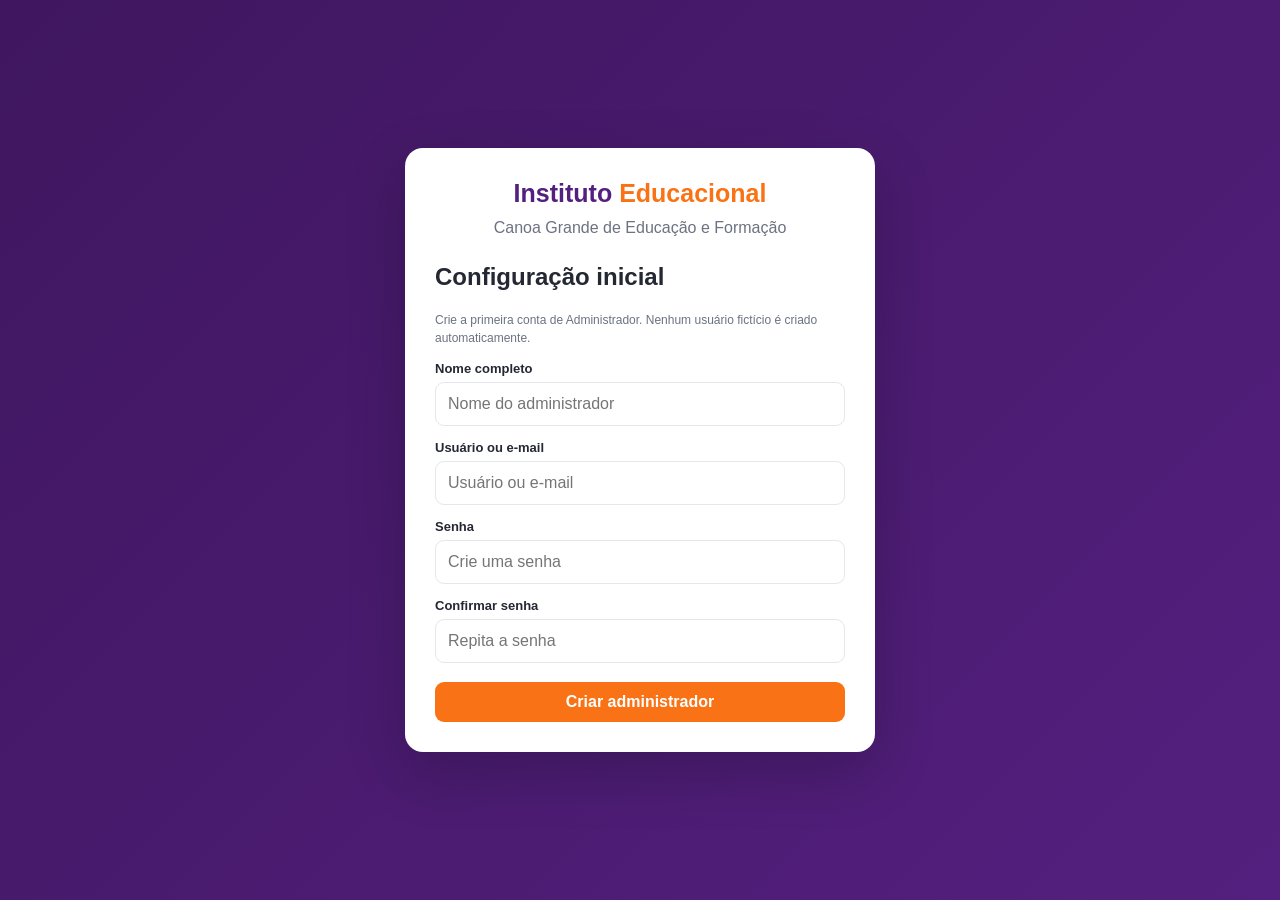
==== commit bb76ab85: "Remover referencias institucionais anteriores e definir o Instituto Educacional Canoa Grande" ====
--- a/index.html
+++ b/index.html
@@ -3,116 +3,35 @@
 <head>
 <meta charset="utf-8">
 <meta name="viewport" content="width=device-width,initial-scale=1">
-<title>Portal UniFIL Polo Iguaraçu</title>
+<title>Portal Administrativo | Instituto Educacional Canoa Grande de Educação e Formação</title>
 <style>
-:root{--roxo:#54207f;--roxo-escuro:#3f165f;--laranja:#f97316;--laranja-claro:#fff1e8;--bg:#f5f6f9;--card:#fff;--text:#242833;--muted:#6b7280;--line:#e5e7eb;--ok:#16834a;--danger:#b42318}*{box-sizing:border-box}body{margin:0;font-family:Inter,Segoe UI,Arial,sans-serif;background:var(--bg);color:var(--text)}button,input,select{font:inherit}.hidden{display:none!important}
-.login{min-height:100vh;display:flex;align-items:center;justify-content:center;padding:20px;background:linear-gradient(135deg,var(--roxo-escuro),var(--roxo))}.login-card,.setup-card{width:min(450px,100%);background:#fff;border-radius:18px;padding:30px;box-shadow:0 20px 60px #0003}.brand{text-align:center;margin-bottom:25px}.brand h1{margin:0;color:var(--roxo);font-size:29px}.brand h1 span{color:var(--laranja)}.brand p{color:var(--muted);margin:7px 0 0}.field{margin:13px 0}.field label{display:block;font-size:13px;font-weight:700;margin-bottom:6px}.field input,.field select{width:100%;border:1px solid var(--line);border-radius:9px;padding:12px;background:#fff}.login-btn,.btn{border:0;border-radius:9px;padding:11px 14px;font-weight:700;cursor:pointer}.login-btn{width:100%;background:var(--laranja);color:#fff;margin-top:5px}.btn-primary{background:var(--laranja);color:#fff}.btn-secondary{background:#eef0f3;color:#252833}.btn-danger{background:#fde8e7;color:var(--danger)}.msg{margin-top:12px;padding:10px;border-radius:9px;font-size:13px;display:none}.msg.error{display:block;background:#fff1f0;color:var(--danger);border:1px solid #f4c7c3}.msg.ok{display:block;background:#eefaf3;color:var(--ok);border:1px solid #cdebd9}.hint{font-size:12px;color:var(--muted);text-align:center;margin-top:15px;line-height:1.5}
-.setup{min-height:100vh;display:flex;align-items:center;justify-content:center;padding:20px;background:linear-gradient(135deg,var(--roxo-escuro),var(--roxo))}.setup-card h2{margin-top:0;color:var(--roxo)}.setup-note{background:#f7f7f9;border:1px solid var(--line);border-radius:10px;padding:12px;font-size:13px;color:var(--muted);margin-bottom:15px}
-.portal{display:none}.sidebar{position:fixed;inset:0 auto 0 0;width:260px;background:linear-gradient(180deg,var(--roxo),var(--roxo-escuro));color:#fff;padding:20px 14px;z-index:5}.side-brand{font-weight:800;font-size:21px;padding:10px 12px 22px;border-bottom:1px solid #ffffff22}.side-brand span{color:#ff9a45}.side-brand small{font-size:11px;font-weight:400;opacity:.85}.nav{margin-top:12px}.nav button{width:100%;border:0;background:transparent;color:#fff;text-align:left;padding:11px 14px;margin:3px 0;border-radius:8px;cursor:pointer}.nav button:hover,.nav button.active{background:var(--laranja)}.rolebox{position:absolute;left:14px;right:14px;bottom:18px;background:#ffffff12;border:1px solid #ffffff22;border-radius:10px;padding:11px;font-size:12px}.main{margin-left:260px;padding:25px}.top{display:flex;justify-content:space-between;align-items:center;gap:15px;margin-bottom:22px}.top h2{margin:0}.top p{margin:5px 0 0;color:var(--muted)}.user{display:inline-block;background:#fff;border:1px solid var(--line);padding:9px 12px;border-radius:9px}.logout{margin-left:7px}.page{display:none}.page.active{display:block}.cards{display:grid;grid-template-columns:repeat(4,minmax(0,1fr));gap:16px}.card{background:var(--card);border:1px solid var(--line);border-radius:13px;padding:18px;min-height:105px}.card small{color:var(--muted)}.card .value{font-size:27px;font-weight:800;color:#9ca3af;margin-top:9px}.panel{background:#fff;border:1px solid var(--line);border-radius:13px;padding:20px;margin-top:18px}.panel h3{margin:0 0 15px}.grid{display:grid;grid-template-columns:repeat(3,minmax(0,1fr));gap:14px}.module{border:1px solid var(--line);border-radius:10px;padding:16px}.module h4{margin:0 0 7px}.module p{margin:0;color:var(--muted);font-size:13px;line-height:1.5}.toolbar{display:flex;gap:10px;flex-wrap:wrap;margin-bottom:15px}.search{flex:1;min-width:220px;border:1px solid var(--line);border-radius:8px;padding:10px}.placeholder{text-align:center;color:#9ca3af;border:2px dashed #d8dce3;border-radius:10px;padding:30px}.table-wrap{overflow:auto}.table{width:100%;border-collapse:collapse;min-width:760px}.table th,.table td{padding:12px;border-bottom:1px solid var(--line);text-align:left;font-size:14px}.table th{font-size:12px;text-transform:uppercase;color:#697386}.tag{display:inline-block;border-radius:999px;padding:5px 9px;font-size:12px;font-weight:700}.tag-active{background:#e9f7ef;color:var(--ok)}.tag-inactive{background:#eef0f3;color:#667085}.modal{position:fixed;inset:0;background:#0008;display:none;align-items:center;justify-content:center;padding:15px;z-index:20}.modal.show{display:flex}.modal-card{width:min(700px,100%);background:#fff;border-radius:14px;padding:22px}.modal-head{display:flex;justify-content:space-between;align-items:center}.modal-head h3{margin:0}.close{border:0;background:#eef0f3;border-radius:8px;padding:8px 11px;cursor:pointer}.form-grid{display:grid;grid-template-columns:1fr 1fr;gap:12px;margin-top:15px}.permissions-note{font-size:12px;color:var(--muted);margin-top:8px}
-@media(max-width:1000px){.cards{grid-template-columns:repeat(2,1fr)}.grid{grid-template-columns:1fr 1fr}}@media(max-width:700px){.sidebar{width:74px}.side-brand{font-size:0}.side-brand:after{content:'UniFIL';font-size:18px}.side-brand small,.nav button span,.rolebox{display:none}.nav button{font-size:0;text-align:center}.nav button:first-letter{font-size:19px}.main{margin-left:74px;padding:16px}.cards,.grid,.form-grid{grid-template-columns:1fr}.top{flex-direction:column;align-items:flex-start}.user{display:inline-block}}
+:root{--roxo:#54207f;--roxo2:#6f35a8;--laranja:#f97316;--bg:#f5f6f9;--line:#e5e7eb;--text:#242833;--muted:#6b7280;--ok:#16834a;--danger:#b42318}*{box-sizing:border-box}body{margin:0;font-family:Inter,Segoe UI,Arial,sans-serif;background:var(--bg);color:var(--text)}button,input,select{font:inherit}.hidden{display:none!important}.login{min-height:100vh;display:flex;align-items:center;justify-content:center;padding:20px;background:linear-gradient(135deg,#3f165f,var(--roxo))}.login-card,.setup-card{width:min(470px,100%);background:#fff;border-radius:18px;padding:30px;box-shadow:0 20px 60px #0003}.brand{text-align:center;margin-bottom:24px}.brand h1{margin:0;color:var(--roxo);font-size:25px;line-height:1.25}.brand h1 span{color:var(--laranja)}.brand p{margin:8px 0 0;color:var(--muted);line-height:1.4}.field{margin:14px 0}.field label{display:block;font-size:13px;font-weight:700;margin-bottom:6px}.field input,.field select{width:100%;border:1px solid var(--line);border-radius:9px;padding:12px;background:#fff}.login-btn,.btn{border:0;border-radius:9px;padding:11px 14px;font-weight:700;cursor:pointer}.login-btn{width:100%;background:var(--laranja);color:#fff;margin-top:5px}.btn-primary{background:var(--laranja);color:#fff}.btn-secondary{background:#eef0f3;color:#252833}.msg{margin-top:12px;padding:10px;border-radius:9px;font-size:13px;display:none}.msg.error{display:block;background:#fff1f0;color:var(--danger);border:1px solid #f4c7c3}.msg.ok{display:block;background:#eefaf3;color:var(--ok);border:1px solid #cdebd9}.hint{font-size:12px;color:var(--muted);text-align:center;margin-top:15px;line-height:1.5}.portal{display:none}.sidebar{position:fixed;inset:0 auto 0 0;width:275px;background:linear-gradient(180deg,var(--roxo),#3f165f);color:#fff;padding:20px 14px;z-index:5}.side-brand{font-weight:800;font-size:18px;padding:10px 12px 22px;border-bottom:1px solid #ffffff22;line-height:1.35}.side-brand span{color:#ff9a45}.side-brand small{font-size:11px;font-weight:400;opacity:.85}.nav{margin-top:12px}.nav button{width:100%;border:0;background:transparent;color:#fff;text-align:left;padding:11px 14px;margin:3px 0;border-radius:8px;cursor:pointer}.nav button:hover,.nav button.active{background:var(--laranja)}.rolebox{position:absolute;left:14px;right:14px;bottom:18px;background:#ffffff12;border:1px solid #ffffff22;border-radius:10px;padding:11px;font-size:12px}.main{margin-left:275px;padding:25px}.top{display:flex;justify-content:space-between;align-items:center;gap:15px;margin-bottom:22px}.top h2{margin:0}.top p{margin:5px 0 0;color:var(--muted)}.user{display:inline-block;background:#fff;border:1px solid var(--line);padding:9px 12px;border-radius:9px}.page{display:none}.page.active{display:block}.cards{display:grid;grid-template-columns:repeat(4,minmax(0,1fr));gap:16px}.card{background:#fff;border:1px solid var(--line);border-radius:13px;padding:18px;min-height:105px}.card small{color:var(--muted)}.value{font-size:27px;font-weight:800;color:#9ca3af;margin-top:9px}.panel{background:#fff;border:1px solid var(--line);border-radius:13px;padding:20px;margin-top:18px}.panel h3{margin:0 0 15px}.grid{display:grid;grid-template-columns:repeat(3,minmax(0,1fr));gap:14px}.module{border:1px solid var(--line);border-radius:10px;padding:16px}.module h4{margin:0 0 7px}.module p{margin:0;color:var(--muted);font-size:13px;line-height:1.5}.toolbar{display:flex;gap:10px;flex-wrap:wrap;margin-bottom:15px}.search{flex:1;min-width:220px;border:1px solid var(--line);border-radius:8px;padding:10px}.placeholder{text-align:center;color:#9ca3af;border:2px dashed #d8dce3;border-radius:10px;padding:30px}.modal{position:fixed;inset:0;background:#0008;display:none;align-items:center;justify-content:center;padding:15px;z-index:20}.modal.show{display:flex}.modal-card{width:min(720px,100%);background:#fff;border-radius:14px;padding:22px}.modal-head{display:flex;justify-content:space-between;align-items:center}.modal-head h3{margin:0}.close{border:0;background:#eef0f3;border-radius:8px;padding:8px 11px;cursor:pointer}.form-grid{display:grid;grid-template-columns:1fr 1fr;gap:12px;margin-top:15px}@media(max-width:1050px){.cards{grid-template-columns:repeat(2,1fr)}.grid{grid-template-columns:1fr 1fr}}@media(max-width:700px){.sidebar{width:74px}.side-brand{font-size:0}.side-brand:after{content:'IECF';font-size:18px}.side-brand small,.nav button span,.rolebox{display:none}.nav button{font-size:0;text-align:center}.nav button:first-letter{font-size:19px}.main{margin-left:74px;padding:16px}.cards,.grid,.form-grid{grid-template-columns:1fr}.top{flex-direction:column;align-items:flex-start}}
 </style>
 </head>
 <body>
-
-<div id="setup" class="setup hidden">
-  <div class="setup-card">
-    <div class="brand"><h1>Portal <span>UniFIL</span></h1><p>Polo Iguaraçu</p></div>
-    <h2>Configuração inicial</h2>
-    <div class="setup-note">Ainda não existe nenhuma conta no sistema. Crie a primeira conta de <b>Administrador</b>. Depois de entrar, você poderá cadastrar professores e alunos.</div>
-    <div class="field"><label>Nome completo</label><input id="setupName" placeholder="Nome do administrador"></div>
-    <div class="field"><label>Usuário ou e-mail</label><input id="setupUser" autocomplete="username" placeholder="Usuário ou e-mail"></div>
-    <div class="field"><label>Senha</label><input id="setupPass" type="password" autocomplete="new-password" placeholder="Crie uma senha"></div>
-    <div class="field"><label>Confirmar senha</label><input id="setupPass2" type="password" placeholder="Repita a senha"></div>
-    <button class="login-btn" onclick="criarPrimeiroAdmin()">Criar administrador</button>
-    <div id="setupMsg" class="msg"></div>
-  </div>
-</div>
-
-<div id="login" class="login hidden">
-  <div class="login-card">
-    <div class="brand"><h1>Portal <span>UniFIL</span></h1><p>Polo Iguaraçu</p><p style="font-size:13px">Acesso ao sistema</p></div>
-    <div class="field"><label>Usuário ou e-mail</label><input id="loginUser" type="text" autocomplete="username" placeholder="Digite seu usuário ou e-mail"></div>
-    <div class="field"><label>Senha</label><input id="loginPass" type="password" autocomplete="current-password" placeholder="Digite sua senha" onkeydown="if(event.key==='Enter')entrar()"></div>
-    <button class="login-btn" onclick="entrar()">Entrar</button>
-    <div id="loginMsg" class="msg"></div>
-    <div class="hint">O tipo de usuário é definido pela conta cadastrada. Não é necessário escolher o perfil nesta tela.</div>
-  </div>
-</div>
-
-<div id="portal" class="portal">
-  <aside class="sidebar">
-    <div class="side-brand">Portal <span>UniFIL</span><br><small>Polo Iguaraçu</small></div>
-    <nav class="nav" id="nav"></nav>
-    <div class="rolebox" id="roleBox"></div>
-  </aside>
-  <main class="main">
-    <div class="top">
-      <div><h2 id="titulo">Início</h2><p id="sub">Área inicial</p></div>
-      <div><span class="user" id="usuarioAtual">Acesso</span><button class="btn btn-secondary logout" onclick="sair()">Sair</button></div>
-    </div>
-
-    <section id="dashboard" class="page active">
-      <div class="cards">
-        <div class="card"><small>Alunos cadastrados</small><div class="value">—</div></div>
-        <div class="card"><small>Matrículas</small><div class="value">—</div></div>
-        <div class="card"><small>Financeiro</small><div class="value">—</div></div>
-        <div class="card"><small>Professores</small><div class="value">—</div></div>
-      </div>
-      <div class="panel"><h3>Portal UniFIL Polo Iguaraçu</h3><div class="grid">
-        <div class="module"><h4>Gestão administrativa</h4><p>Cadastros, matrículas, funcionários e demais rotinas internas.</p></div>
-        <div class="module"><h4>Gestão financeira</h4><p>Controle financeiro dos alunos e registros administrativos.</p></div>
-        <div class="module"><h4>Cursos livres</h4><p>Professores, turmas, aulas e acompanhamento dos cursos.</p></div>
-      </div></div>
-    </section>
-
-    <section id="alunos" class="page"><div class="panel"><h3>Alunos</h3><div class="toolbar"><input class="search" placeholder="Pesquisar aluno"><button class="btn btn-primary">+ Adicionar aluno</button></div><div class="placeholder">Nenhum aluno cadastrado.</div></div></section>
-    <section id="matriculas" class="page"><div class="panel"><h3>Matrículas</h3><div class="toolbar"><input class="search" placeholder="Pesquisar matrícula"><button class="btn btn-primary">+ Nova matrícula</button></div><div class="placeholder">Nenhuma matrícula cadastrada.</div></div></section>
-    <section id="financeiro" class="page"><div class="panel"><h3>Financeiro</h3><div class="toolbar"><input class="search" placeholder="Pesquisar aluno ou matrícula"><button class="btn btn-primary">+ Lançamento</button></div><div class="placeholder">Nenhum lançamento financeiro cadastrado.</div></div></section>
-    <section id="funcionarios" class="page"><div class="panel"><h3>Funcionários</h3><div class="toolbar"><input class="search" placeholder="Pesquisar funcionário"><button class="btn btn-primary">+ Adicionar funcionário</button></div><div class="placeholder">Nenhum funcionário cadastrado.</div></div></section>
-    <section id="professores" class="page"><div class="panel"><h3>Professores</h3><div class="toolbar"><input class="search" placeholder="Pesquisar professor"><button class="btn btn-primary">+ Adicionar professor</button></div><div class="placeholder">Nenhum professor cadastrado.</div></div></section>
-    <section id="cursos" class="page"><div class="panel"><h3>Cursos livres</h3><div class="toolbar"><input class="search" placeholder="Pesquisar curso"><button class="btn btn-primary">+ Novo curso</button></div><div class="placeholder">Nenhum curso livre cadastrado.</div></div></section>
-
-    <section id="usuarios" class="page"><div class="panel"><h3>Usuários e acesso</h3><div class="toolbar"><input id="userSearch" class="search" placeholder="Pesquisar usuário"><button class="btn btn-primary" onclick="abrirUsuarioModal()">+ Criar conta</button></div><div id="usersArea" class="placeholder">Nenhuma conta cadastrada.</div></div></section>
-
-    <section id="alunoArea" class="page"><div class="grid"><div class="module"><h4>Minha matrícula</h4><p>Curso, turma e situação da matrícula.</p></div><div class="module"><h4>Meu financeiro</h4><p>Mensalidades, pagamentos e pendências.</p></div><div class="module"><h4>Meu cadastro</h4><p>Dados pessoais e acadêmicos.</p></div></div></section>
-    <section id="profArea" class="page"><div class="grid"><div class="module"><h4>Minhas turmas</h4><p>Turmas e alunos vinculados.</p></div><div class="module"><h4>Minhas aulas</h4><p>Conteúdos dos cursos livres.</p></div><div class="module"><h4>Atividades</h4><p>Acompanhamento das atividades.</p></div></div></section>
-
-    <section id="config" class="page"><div class="panel"><h3>Configurações</h3><div class="grid"><div class="module"><h4>Usuários e acesso</h4><p>Criação e gerenciamento das contas do portal.</p></div><div class="module"><h4>Tipos de acesso</h4><p>Administrador, Professor e Aluno.</p></div><div class="module"><h4>Segurança</h4><p>Base para autenticação real e proteção das contas.</p></div></div></div></section>
-  </main>
-</div>
-
-<div id="userModal" class="modal"><div class="modal-card"><div class="modal-head"><h3>Criar conta</h3><button class="close" onclick="fecharUsuarioModal()">Fechar</button></div><div class="form-grid">
-  <div class="field"><label>Nome completo</label><input id="newName" placeholder="Nome completo"></div>
-  <div class="field"><label>Usuário ou e-mail</label><input id="newUser" placeholder="Usuário ou e-mail"></div>
-  <div class="field"><label>Senha inicial</label><input id="newPass" type="password" placeholder="Senha"></div>
-  <div class="field"><label>Tipo de usuário</label><select id="newRole"><option value="professor">Professor</option><option value="aluno">Aluno</option><option value="administrador">Administrador</option></select></div>
-</div><div class="permissions-note">O perfil define automaticamente a área de acesso. Professor entra na área do professor, aluno na área do aluno e administrador no administrativo.</div><div style="margin-top:16px;display:flex;justify-content:flex-end;gap:8px"><button class="btn btn-secondary" onclick="fecharUsuarioModal()">Cancelar</button><button class="btn btn-primary" onclick="salvarUsuario()">Salvar conta</button></div><div id="userMsg" class="msg"></div></div></div>
-
+<div id="setup" class="login hidden"><div class="setup-card"><div class="brand"><h1>Instituto <span>Educacional</span></h1><p>Canoa Grande de Educação e Formação</p></div><h2>Configuração inicial</h2><p class="hint" style="text-align:left">Crie a primeira conta de Administrador. Nenhum usuário fictício é criado automaticamente.</p><div class="field"><label>Nome completo</label><input id="setupName" placeholder="Nome do administrador"></div><div class="field"><label>Usuário ou e-mail</label><input id="setupUser" placeholder="Usuário ou e-mail"></div><div class="field"><label>Senha</label><input id="setupPass" type="password" placeholder="Crie uma senha"></div><div class="field"><label>Confirmar senha</label><input id="setupPass2" type="password" placeholder="Repita a senha"></div><button class="login-btn" onclick="criarPrimeiroAdmin()">Criar administrador</button><div id="setupMsg" class="msg"></div></div></div>
+<div id="login" class="login"><div class="login-card"><div class="brand"><h1>Instituto <span>Educacional</span></h1><p>Canoa Grande de Educação e Formação</p><p style="font-size:13px">Portal de acesso</p></div><div class="field"><label>Usuário ou e-mail</label><input id="loginUser" type="text" autocomplete="username" placeholder="Digite seu usuário ou e-mail"></div><div class="field"><label>Senha</label><input id="loginPass" type="password" autocomplete="current-password" placeholder="Digite sua senha" onkeydown="if(event.key==='Enter')entrar()"></div><button class="login-btn" onclick="entrar()">Entrar</button><div id="loginMsg" class="msg"></div><div class="hint">O sistema identificará automaticamente se a conta é de Administrador, Professor ou Aluno.</div></div></div>
+<div id="portal" class="portal"><aside class="sidebar"><div class="side-brand">Portal <span>Administrativo</span><br><small>Instituto Educacional Canoa Grande de Educação e Formação</small></div><nav class="nav" id="nav"></nav><div class="rolebox" id="roleBox"></div></aside><main class="main"><div class="top"><div><h2 id="titulo">Início</h2><p id="sub">Área inicial</p></div><div><span class="user" id="usuarioAtual">Acesso</span><button class="btn btn-secondary" onclick="sair()">Sair</button></div></div>
+<section id="dashboard" class="page active"><div class="cards"><div class="card"><small>Alunos cadastrados</small><div class="value">—</div></div><div class="card"><small>Matrículas</small><div class="value">—</div></div><div class="card"><small>Financeiro</small><div class="value">—</div></div><div class="card"><small>Professores</small><div class="value">—</div></div></div><div class="panel"><h3>Instituto Educacional Canoa Grande de Educação e Formação</h3><div class="grid"><div class="module"><h4>Gestão administrativa</h4><p>Alunos, matrículas, funcionários e documentos.</p></div><div class="module"><h4>Gestão financeira</h4><p>Mensalidades, pagamentos e lançamentos.</p></div><div class="module"><h4>Cursos livres</h4><p>Professores, turmas, aulas e acompanhamento.</p></div></div></div></section>
+<section id="alunos" class="page"><div class="panel"><h3>Alunos</h3><div class="toolbar"><input class="search" placeholder="Pesquisar aluno"><button class="btn btn-primary">+ Adicionar aluno</button></div><div class="placeholder">Nenhum aluno cadastrado.</div></div></section>
+<section id="matriculas" class="page"><div class="panel"><h3>Matrículas</h3><div class="toolbar"><input class="search" placeholder="Pesquisar matrícula"><button class="btn btn-primary">+ Nova matrícula</button></div><div class="placeholder">Nenhuma matrícula cadastrada.</div></div></section>
+<section id="financeiro" class="page"><div class="panel"><h3>Financeiro</h3><div class="toolbar"><input class="search" placeholder="Pesquisar aluno ou matrícula"><button class="btn btn-primary">+ Lançamento</button></div><div class="placeholder">Nenhum lançamento financeiro cadastrado.</div></div></section>
+<section id="funcionarios" class="page"><div class="panel"><h3>Funcionários</h3><div class="toolbar"><input class="search" placeholder="Pesquisar funcionário"><button class="btn btn-primary">+ Adicionar funcionário</button></div><div class="placeholder">Nenhum funcionário cadastrado.</div></div></section>
+<section id="professores" class="page"><div class="panel"><h3>Professores</h3><div class="toolbar"><input class="search" placeholder="Pesquisar professor"><button class="btn btn-primary">+ Adicionar professor</button></div><div class="placeholder">Nenhum professor cadastrado.</div></div></section>
+<section id="cursos" class="page"><div class="panel"><h3>Cursos livres</h3><div class="toolbar"><input class="search" placeholder="Pesquisar curso"><button class="btn btn-primary">+ Novo curso</button></div><div class="placeholder">Nenhum curso cadastrado.</div></div></section>
+<section id="usuarios" class="page"><div class="panel"><h3>Usuários e acesso</h3><div class="toolbar"><input class="search" placeholder="Pesquisar usuário"><button class="btn btn-primary" onclick="abrirUsuario()">+ Criar conta</button></div><div class="placeholder">Nenhuma conta cadastrada.</div></div></section>
+<section id="alunoArea" class="page"><div class="grid"><div class="module"><h4>Minha matrícula</h4><p>Curso, turma e situação da matrícula.</p></div><div class="module"><h4>Meu financeiro</h4><p>Mensalidades, pagamentos e pendências.</p></div><div class="module"><h4>Meus dados</h4><p>Dados pessoais e acadêmicos.</p></div></div></section>
+<section id="profArea" class="page"><div class="grid"><div class="module"><h4>Minhas turmas</h4><p>Turmas e alunos vinculados.</p></div><div class="module"><h4>Minhas aulas</h4><p>Conteúdos dos cursos livres.</p></div><div class="module"><h4>Atividades</h4><p>Acompanhamento das atividades.</p></div></div></section>
+<section id="config" class="page"><div class="panel"><h3>Configurações</h3><div class="grid"><div class="module"><h4>Usuários e acesso</h4><p>Contas de Administrador, Professor e Aluno.</p></div><div class="module"><h4>Segurança</h4><p>Autenticação e controle de sessões.</p></div><div class="module"><h4>Instituição</h4><p>Configurações gerais do instituto.</p></div></div></div></section>
+</main></div>
+<div id="userModal" class="modal"><div class="modal-card"><div class="modal-head"><h3>Criar conta</h3><button class="close" onclick="fecharUsuario()">Fechar</button></div><div class="form-grid"><div class="field"><label>Nome completo</label><input id="newName" placeholder="Nome completo"></div><div class="field"><label>Usuário ou e-mail</label><input id="newUser" placeholder="Usuário ou e-mail"></div><div class="field"><label>Senha inicial</label><input id="newPass" type="password" placeholder="Senha"></div><div class="field"><label>Tipo de usuário</label><select id="newRole"><option value="administrador">Administrador</option><option value="professor">Professor</option><option value="aluno">Aluno</option></select></div></div><button class="btn btn-primary" style="margin-top:15px" onclick="salvarUsuarioLocal()">Salvar conta</button><div id="userMsg" class="msg"></div></div></div>
 <script>
-const STORAGE_KEY='portal_unifil_igu_test_users_v1';
-let usuarios=[];let usuarioLogado=null;
-const roleInfo={administrador:{label:'Administrador',area:'Administrativo'},professor:{label:'Professor',area:'Área do Professor'},aluno:{label:'Aluno',area:'Área do Aluno'}};
-const menuAdmin=[['dashboard','🏠','Início'],['alunos','👨‍🎓','Alunos'],['matriculas','📋','Matrículas'],['financeiro','💰','Financeiro'],['funcionarios','👥','Funcionários'],['professores','👨‍🏫','Professores'],['cursos','📚','Cursos livres'],['usuarios','🔐','Usuários e acesso'],['config','⚙️','Configurações']];
-const menuProf=[['dashboard','🏠','Início'],['profArea','🧑‍🏫','Minha área']];
-const menuAluno=[['dashboard','🏠','Início'],['alunoArea','🎓','Minha área']];
-
-function loadUsers(){try{usuarios=JSON.parse(localStorage.getItem(STORAGE_KEY)||'[]')}catch(e){usuarios=[]}}
-function saveUsers(){localStorage.setItem(STORAGE_KEY,JSON.stringify(usuarios))}
-function mostrar(id){document.getElementById('setup').classList.add('hidden');document.getElementById('login').classList.add('hidden');document.getElementById('portal').style.display=id==='portal'?'block':'none';if(id==='login')document.getElementById('login').classList.remove('hidden');if(id==='setup')document.getElementById('setup').classList.remove('hidden')}
-function setMsg(el,text,type='error'){el.textContent=text;el.className='msg '+type}
-async function hash(text){const data=new TextEncoder().encode(text);const buf=await crypto.subtle.digest('SHA-256',data);return [...new Uint8Array(buf)].map(b=>b.toString(16).padStart(2,'0')).join('')}
-async function criarPrimeiroAdmin(){const nome=document.getElementById('setupName').value.trim(),user=document.getElementById('setupUser').value.trim(),pass=document.getElementById('setupPass').value,pass2=document.getElementById('setupPass2').value,msg=document.getElementById('setupMsg');if(!nome||!user||!pass){setMsg(msg,'Preencha todos os campos.');return}if(pass.length<6){setMsg(msg,'A senha precisa ter pelo menos 6 caracteres.');return}if(pass!==pass2){setMsg(msg,'As senhas não coincidem.');return}loadUsers();if(usuarios.length){mostrar('login');return}usuarios=[{id:crypto.randomUUID(),nome,login:user.toLowerCase(),senha:await hash(pass),role:'administrador',ativo:true,criadoEm:new Date().toISOString()}];saveUsers();document.getElementById('setupName').value='';document.getElementById('setupUser').value='';document.getElementById('setupPass').value='';document.getElementById('setupPass2').value='';setMsg(msg,'Administrador criado. Você já pode entrar.','ok');setTimeout(()=>mostrar('login'),700)}
-async function entrar(){const user=document.getElementById('loginUser').value.trim().toLowerCase(),pass=document.getElementById('loginPass').value,msg=document.getElementById('loginMsg');loadUsers();if(!user||!pass){setMsg(msg,'Informe usuário/e-mail e senha.');return}const h=await hash(pass);const u=usuarios.find(x=>x.login===user&&x.senha===h&&x.ativo);if(!u){setMsg(msg,'Usuário, senha ou situação da conta inválidos.');return}usuarioLogado=u;mostrar('portal');document.getElementById('usuarioAtual').textContent=u.nome;document.getElementById('roleBox').innerHTML='<b>'+roleInfo[u.role].label+'</b><br>'+roleInfo[u.role].area;montarMenu(u.role);abrirPagina(menusPara(u.role)[0][0]);renderUsers()}
-function menusPara(role){return role==='administrador'?menuAdmin:role==='professor'?menuProf:menuAluno}
-function montarMenu(role){const nav=document.getElementById('nav');nav.innerHTML='';menusPara(role).forEach((item,i)=>{const b=document.createElement('button');b.dataset.page=item[0];b.innerHTML=item[1]+' <span>'+item[2]+'</span>';b.onclick=()=>abrirPagina(item[0]);if(i===0)b.classList.add('active');nav.appendChild(b)})}
-function abrirPagina(id){document.querySelectorAll('.page').forEach(p=>p.classList.remove('active'));const page=document.getElementById(id);if(page)page.classList.add('active');document.querySelectorAll('.nav button').forEach(b=>b.classList.toggle('active',b.dataset.page===id));const mapa={dashboard:['Início','Visão geral'],alunos:['Alunos','Cadastro e gerenciamento'],matriculas:['Matrículas','Gestão de matrículas'],financeiro:['Financeiro','Gestão financeira'],funcionarios:['Funcionários','Gestão interna'],professores:['Professores','Professores dos cursos livres'],cursos:['Cursos livres','Gestão dos cursos'],usuarios:['Usuários e acesso','Contas de login'],config:['Configurações','Configurações do portal'],alunoArea:['Minha área','Acesso individual do aluno'],profArea:['Minha área','Acesso individual do professor']};const t=mapa[id]||['Portal',''];document.getElementById('titulo').textContent=t[0];document.getElementById('sub').textContent=t[1];if(id==='usuarios')renderUsers()}
-function abrirUsuarioModal(){document.getElementById('userModal').classList.add('show');document.getElementById('userMsg').className='msg'}function fecharUsuarioModal(){document.getElementById('userModal').classList.remove('show')}
-async function salvarUsuario(){const nome=document.getElementById('newName').value.trim(),login=document.getElementById('newUser').value.trim().toLowerCase(),pass=document.getElementById('newPass').value,role=document.getElementById('newRole').value,msg=document.getElementById('userMsg');loadUsers();if(!nome||!login||!pass){setMsg(msg,'Preencha todos os campos.');return}if(pass.length<6){setMsg(msg,'A senha precisa ter pelo menos 6 caracteres.');return}if(usuarios.some(u=>u.login===login)){setMsg(msg,'Esse usuário/e-mail já está cadastrado.');return}usuarios.push({id:crypto.randomUUID(),nome,login,senha:await hash(pass),role,ativo:true,criadoEm:new Date().toISOString()});saveUsers();document.getElementById('newName').value='';document.getElementById('newUser').value='';document.getElementById('newPass').value='';setMsg(msg,'Conta criada com sucesso.','ok');renderUsers();setTimeout(()=>fecharUsuarioModal(),600)}
-function renderUsers(){const area=document.getElementById('usersArea');if(!area)return;loadUsers();if(!usuarios.length){area.className='placeholder';area.textContent='Nenhuma conta cadastrada.';return}area.className='table-wrap';let html='<table class="table"><thead><tr><th>Nome</th><th>Login</th><th>Tipo</th><th>Status</th><th>Ação</th></tr></thead><tbody>';usuarios.forEach(u=>{html+='<tr><td>'+esc(u.nome)+'</td><td>'+esc(u.login)+'</td><td>'+roleInfo[u.role].label+'</td><td><span class="tag '+(u.ativo?'tag-active':'tag-inactive')+'">'+(u.ativo?'Ativo':'Inativo')+'</span></td><td><button class="btn btn-secondary" onclick="alternarUsuario(\''+u.id+'\')">'+(u.ativo?'Desativar':'Ativar')+'</button></td></tr>'});html+='</tbody></table>';area.innerHTML=html}
-function alternarUsuario(id){loadUsers();const u=usuarios.find(x=>x.id===id);if(!u)return;if(u.id===usuarioLogado?.id&&u.ativo){alert('A conta que está logada não pode ser desativada nesta versão.');return}u.ativo=!u.ativo;saveUsers();renderUsers()}
-function esc(s){return String(s).replace(/[&<>\"]/g,m=>({'&':'&amp;','<':'&lt;','>':'&gt;','\\':'&#92;','"':'&quot;'}[m]))}
-function sair(){usuarioLogado=null;document.getElementById('loginUser').value='';document.getElementById('loginPass').value='';document.getElementById('loginMsg').className='msg';mostrar('login')}
-loadUsers();mostrar(usuarios.length?'login':'setup');
-</script>
-</body>
-</html>
+const STORAGE='iecg_portal_users_v1';const SESSION='iecg_portal_session_v1';const perfilInfo={administrador:{label:'Administrador',pages:['dashboard','alunos','matriculas','financeiro','funcionarios','professores','cursos','usuarios','config']},professor:{label:'Professor',pages:['dashboard','profArea']},aluno:{label:'Aluno',pages:['dashboard','alunoArea']}};
+function readUsers(){try{return JSON.parse(localStorage.getItem(STORAGE)||'[]')}catch(e){return[]}}function saveUsers(u){localStorage.setItem(STORAGE,JSON.stringify(u))}function hash(p){let h=2166136261;for(let i=0;i<p.length;i++){h^=p.charCodeAt(i);h=Math.imul(h,16777619)}return String(h>>>0)}function showMsg(id,text,type='error'){const e=document.getElementById(id);e.textContent=text;e.className='msg '+type}
+function init(){const users=readUsers();if(!users.length){login.classList.add('hidden');setup.classList.remove('hidden')}else{setup.classList.add('hidden');login.classList.remove('hidden')}}
+function criarPrimeiroAdmin(){const n=setupName.value.trim(),u=setupUser.value.trim(),p=setupPass.value,p2=setupPass2.value;if(!n||!u||!p){showMsg('setupMsg','Preencha todos os campos.');return}if(p!==p2){showMsg('setupMsg','As senhas não coincidem.');return}saveUsers([{id:crypto.randomUUID(),name:n,login:u.toLowerCase(),password:hash(p),role:'administrador',active:1,createdAt:new Date().toISOString()}]);showMsg('setupMsg','Conta de Administrador criada.','ok');setTimeout(init,600)}
+function entrar(){const u=loginUser.value.trim().toLowerCase(),p=loginPass.value;if(!u||!p){showMsg('loginMsg','Informe usuário/e-mail e senha.');return}const acc=readUsers().find(x=>x.active!==0&&(x.login===u||x.email===u)&&x.password===hash(p));if(!acc){showMsg('loginMsg','Usuário ou senha inválidos.');return}sessionStorage.setItem(SESSION,JSON.stringify({id:acc.id,name:acc.name,role:acc.role}));login.classList.add('hidden');portal.style.display='block';usuarioAtual.textContent=acc.name;roleBox.textContent='Perfil: '+perfilInfo[acc.role].label;montarNav(acc.role)}
+function montarNav(role){const nomes={dashboard:'🏠 Início',alunos:'👨‍🎓 Alunos',matriculas:'📋 Matrículas',financeiro:'💰 Financeiro',funcionarios:'👥 Funcionários',professores:'👨‍🏫 Professores',cursos:'📚 Cursos livres',usuarios:'🔐 Usuários e acesso',config:'⚙️ Configurações',alunoArea:'🎓 Minha área',profArea:'🧑‍🏫 Minha área'};nav.innerHTML='';perfilInfo[role].pages.forEach((id,i)=>{const b=document.createElement('button');b.innerHTML=nomes[id];b.onclick=()=>abrir(id,b);if(i===0)b.classList.add('active');nav.appendChild(b)});abrir(perfilInfo[role].pages[0],nav.children[0])}
+function abrir(id,b){document.querySelectorAll('.page').forEach(x=>x.classList.remove('active'));document.getElementById(id).classList.add('active');document.querySelectorAll('.nav button').forEach(x=>x.classList.remove('active'));b.classList.add('active');const t={dashboard:['Início','Área inicial'],alunos:['Alunos','Cadastro de alunos'],matriculas:['Matrículas','Gestão de matrículas'],financeiro:['Financeiro','Gestão financeira'],funcionarios:['Funcionários','Cadastro e gestão de funcionários'],professores:['Professores','Gestão de professores'],cursos:['Cursos livres','Gestão dos cursos'],usuarios:['Usuários e acesso','Contas de acesso ao portal'],config:['Configurações','Configurações institucionais'],alunoArea:['Minha área','Área individual do aluno'],profArea:['Minha área','Área individual do professor']};titulo.textContent=t[id][0];sub.textContent=t[id][1]}
+function abrirUsuario(){userModal.classList.add('show')}function fecharUsuario(){userModal.classList.remove('show');userMsg.className='msg'}function salvarUsuarioLocal(){const n=newName.value.trim(),u=newUser.value.trim().toLowerCase(),p=newPass.value,r=newRole.value;if(!n||!u||!p){showMsg('userMsg','Preencha nome, usuário/e-mail e senha.');return}const users=readUsers();if(users.some(x=>x.login===u||x.email===u)){showMsg('userMsg','Esse usuário/e-mail já está cadastrado.');return}users.push({id:crypto.randomUUID(),name:n,login:u,password:hash(p),role:r,active:1,createdAt:new Date().toISOString()});saveUsers(users);showMsg('userMsg','Conta criada.','ok');newName.value='';newUser.value='';newPass.value='';setTimeout(fecharUsuario,500)}function sair(){sessionStorage.removeItem(SESSION);portal.style.display='none';login.classList.remove('hidden');loginUser.value='';loginPass.value=''}init();
+</script></body></html>
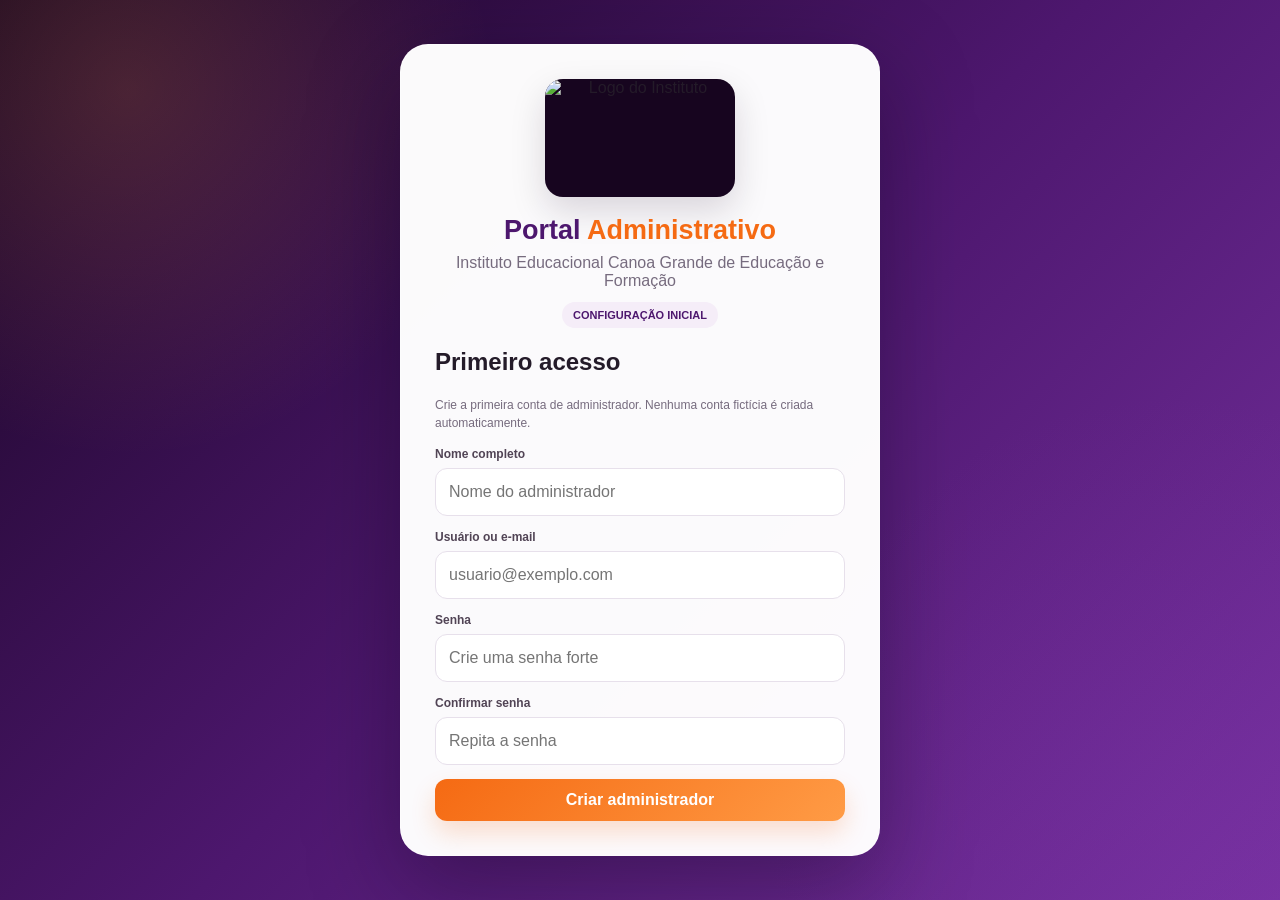
==== commit 2c5fa7ef: "Refina portal administrativo com UX, responsividade e cadastros funcionais" ====
--- a/index.html
+++ b/index.html
@@ -1,37 +1,93 @@
 <!doctype html>
 <html lang="pt-BR">
 <head>
-<meta charset="utf-8">
-<meta name="viewport" content="width=device-width,initial-scale=1">
-<title>Portal Administrativo | Instituto Educacional Canoa Grande de Educação e Formação</title>
+<meta charset="utf-8"><meta name="viewport" content="width=device-width,initial-scale=1">
+<meta name="robots" content="noindex,nofollow">
+<title>Portal Administrativo | Instituto Educacional Canoa Grande</title>
 <style>
-:root{--roxo:#54207f;--roxo2:#6f35a8;--laranja:#f97316;--bg:#f5f6f9;--line:#e5e7eb;--text:#242833;--muted:#6b7280;--ok:#16834a;--danger:#b42318}*{box-sizing:border-box}body{margin:0;font-family:Inter,Segoe UI,Arial,sans-serif;background:var(--bg);color:var(--text)}button,input,select{font:inherit}.hidden{display:none!important}.login{min-height:100vh;display:flex;align-items:center;justify-content:center;padding:20px;background:linear-gradient(135deg,#3f165f,var(--roxo))}.login-card,.setup-card{width:min(470px,100%);background:#fff;border-radius:18px;padding:30px;box-shadow:0 20px 60px #0003}.brand{text-align:center;margin-bottom:24px}.brand h1{margin:0;color:var(--roxo);font-size:25px;line-height:1.25}.brand h1 span{color:var(--laranja)}.brand p{margin:8px 0 0;color:var(--muted);line-height:1.4}.field{margin:14px 0}.field label{display:block;font-size:13px;font-weight:700;margin-bottom:6px}.field input,.field select{width:100%;border:1px solid var(--line);border-radius:9px;padding:12px;background:#fff}.login-btn,.btn{border:0;border-radius:9px;padding:11px 14px;font-weight:700;cursor:pointer}.login-btn{width:100%;background:var(--laranja);color:#fff;margin-top:5px}.btn-primary{background:var(--laranja);color:#fff}.btn-secondary{background:#eef0f3;color:#252833}.msg{margin-top:12px;padding:10px;border-radius:9px;font-size:13px;display:none}.msg.error{display:block;background:#fff1f0;color:var(--danger);border:1px solid #f4c7c3}.msg.ok{display:block;background:#eefaf3;color:var(--ok);border:1px solid #cdebd9}.hint{font-size:12px;color:var(--muted);text-align:center;margin-top:15px;line-height:1.5}.portal{display:none}.sidebar{position:fixed;inset:0 auto 0 0;width:275px;background:linear-gradient(180deg,var(--roxo),#3f165f);color:#fff;padding:20px 14px;z-index:5}.side-brand{font-weight:800;font-size:18px;padding:10px 12px 22px;border-bottom:1px solid #ffffff22;line-height:1.35}.side-brand span{color:#ff9a45}.side-brand small{font-size:11px;font-weight:400;opacity:.85}.nav{margin-top:12px}.nav button{width:100%;border:0;background:transparent;color:#fff;text-align:left;padding:11px 14px;margin:3px 0;border-radius:8px;cursor:pointer}.nav button:hover,.nav button.active{background:var(--laranja)}.rolebox{position:absolute;left:14px;right:14px;bottom:18px;background:#ffffff12;border:1px solid #ffffff22;border-radius:10px;padding:11px;font-size:12px}.main{margin-left:275px;padding:25px}.top{display:flex;justify-content:space-between;align-items:center;gap:15px;margin-bottom:22px}.top h2{margin:0}.top p{margin:5px 0 0;color:var(--muted)}.user{display:inline-block;background:#fff;border:1px solid var(--line);padding:9px 12px;border-radius:9px}.page{display:none}.page.active{display:block}.cards{display:grid;grid-template-columns:repeat(4,minmax(0,1fr));gap:16px}.card{background:#fff;border:1px solid var(--line);border-radius:13px;padding:18px;min-height:105px}.card small{color:var(--muted)}.value{font-size:27px;font-weight:800;color:#9ca3af;margin-top:9px}.panel{background:#fff;border:1px solid var(--line);border-radius:13px;padding:20px;margin-top:18px}.panel h3{margin:0 0 15px}.grid{display:grid;grid-template-columns:repeat(3,minmax(0,1fr));gap:14px}.module{border:1px solid var(--line);border-radius:10px;padding:16px}.module h4{margin:0 0 7px}.module p{margin:0;color:var(--muted);font-size:13px;line-height:1.5}.toolbar{display:flex;gap:10px;flex-wrap:wrap;margin-bottom:15px}.search{flex:1;min-width:220px;border:1px solid var(--line);border-radius:8px;padding:10px}.placeholder{text-align:center;color:#9ca3af;border:2px dashed #d8dce3;border-radius:10px;padding:30px}.modal{position:fixed;inset:0;background:#0008;display:none;align-items:center;justify-content:center;padding:15px;z-index:20}.modal.show{display:flex}.modal-card{width:min(720px,100%);background:#fff;border-radius:14px;padding:22px}.modal-head{display:flex;justify-content:space-between;align-items:center}.modal-head h3{margin:0}.close{border:0;background:#eef0f3;border-radius:8px;padding:8px 11px;cursor:pointer}.form-grid{display:grid;grid-template-columns:1fr 1fr;gap:12px;margin-top:15px}@media(max-width:1050px){.cards{grid-template-columns:repeat(2,1fr)}.grid{grid-template-columns:1fr 1fr}}@media(max-width:700px){.sidebar{width:74px}.side-brand{font-size:0}.side-brand:after{content:'IECF';font-size:18px}.side-brand small,.nav button span,.rolebox{display:none}.nav button{font-size:0;text-align:center}.nav button:first-letter{font-size:19px}.main{margin-left:74px;padding:16px}.cards,.grid,.form-grid{grid-template-columns:1fr}.top{flex-direction:column;align-items:flex-start}}
+:root{--p:#4d176e;--p2:#2b0b40;--p3:#7b32a6;--o:#f56a13;--o2:#ff9b45;--bg:#f6f4f8;--card:#fff;--ink:#241b29;--muted:#766b7e;--line:#e7e0eb;--ok:#15803d;--warn:#b45309;--danger:#b42318;--shadow:0 12px 35px rgba(44,15,58,.08)}
+*{box-sizing:border-box}html{scroll-behavior:smooth}body{margin:0;font-family:Inter,Segoe UI,Arial,sans-serif;background:var(--bg);color:var(--ink)}button,input,select,textarea{font:inherit}button{cursor:pointer}.hidden{display:none!important}
+.login{min-height:100vh;display:grid;place-items:center;padding:24px;background:radial-gradient(circle at 10% 10%,rgba(255,155,69,.18),transparent 26%),radial-gradient(circle at 92% 90%,rgba(123,50,166,.25),transparent 29%),linear-gradient(135deg,#180522,#4d176e 50%,#7731a1)}
+.auth-card{width:min(480px,100%);background:rgba(255,255,255,.98);border:1px solid rgba(255,255,255,.28);border-radius:28px;padding:34px;box-shadow:0 30px 90px rgba(12,2,20,.35)}
+.brand{text-align:center}.brand-logo{width:190px;height:118px;object-fit:cover;border-radius:18px;background:#17051f;box-shadow:0 14px 35px rgba(24,5,35,.15);display:block;margin:0 auto 18px}.brand h1{margin:0;color:var(--p);font-size:27px}.brand h1 span{color:var(--o)}.brand p{margin:8px 0 0;color:var(--muted)}.pill{display:inline-flex;margin-top:12px;padding:7px 11px;border-radius:999px;background:#f5edf8;color:var(--p);font-size:11px;font-weight:900}
+.field{margin:14px 0}.field label{display:block;font-size:12px;font-weight:900;margin-bottom:7px;color:#514455}.field input,.field select,.field textarea{width:100%;min-height:48px;border:1px solid var(--line);border-radius:12px;padding:12px 13px;background:#fff;outline:0}.field textarea{min-height:96px;resize:vertical}.field input:focus,.field select:focus,.field textarea:focus{border-color:#a46ac2;box-shadow:0 0 0 4px rgba(123,50,166,.10)}
+.btn{border:0;border-radius:12px;padding:12px 15px;font-weight:900;transition:.18s}.btn:hover{transform:translateY(-1px)}.btn.primary{background:linear-gradient(135deg,var(--o),var(--o2));color:#fff;box-shadow:0 12px 25px rgba(245,106,19,.2)}.btn.secondary{background:#f0edf2;color:var(--ink)}.btn.ghost{background:#fff;border:1px solid var(--line);color:var(--p)}.btn.block{width:100%}.hint{text-align:center;color:var(--muted);font-size:12px;line-height:1.55;margin-top:15px}.msg{display:none;margin-top:13px;padding:11px 12px;border-radius:11px;font-size:12px}.msg.show{display:block}.msg.error{background:#fff0ef;color:var(--danger);border:1px solid #f4c7c3}.msg.ok{background:#effaf2;color:var(--ok);border:1px solid #cfead6}
+.app{min-height:100vh}.sidebar{position:fixed;left:0;top:0;bottom:0;width:280px;background:linear-gradient(180deg,#541d78,#37114e 78%,#2c0a3e);color:#fff;padding:18px 14px;z-index:20;box-shadow:12px 0 30px rgba(31,7,42,.15);overflow:auto}.side-top{padding:8px 10px 18px;border-bottom:1px solid rgba(255,255,255,.11)}.side-logo{width:160px;height:74px;object-fit:cover;border-radius:15px;background:#16041d;display:block;margin-bottom:12px}.side-title{font-size:18px;font-weight:900}.side-title span{color:#ffab62}.side-sub{font-size:11px;line-height:1.45;color:#eadff0;margin-top:5px}.nav{margin-top:14px;display:grid;gap:5px}.nav button{width:100%;border:0;background:transparent;color:#fff;text-align:left;border-radius:12px;padding:11px 12px;font-weight:800}.nav button:hover,.nav button.active{background:var(--o)}.nav button .ic{width:22px;display:inline-flex;justify-content:center;margin-right:8px}.side-bottom{margin-top:18px;padding:12px;border:1px solid rgba(255,255,255,.1);border-radius:13px;background:rgba(255,255,255,.06);font-size:11px;color:#eadff0}.main{margin-left:280px;padding:20px 24px 40px}.topbar{position:sticky;top:0;z-index:10;display:flex;justify-content:space-between;align-items:center;gap:16px;padding:5px 0 18px;background:linear-gradient(var(--bg) 72%,transparent)}.topbar h2{margin:0;color:var(--p);font-size:29px}.topbar p{margin:4px 0 0;color:var(--muted);font-size:13px}.top-actions{display:flex;align-items:center;gap:8px;flex-wrap:wrap}.user-chip{padding:9px 11px;background:#fff;border:1px solid var(--line);border-radius:12px;font-size:12px;font-weight:900}.live{padding:8px 10px;border-radius:999px;background:#effaf2;color:var(--ok);font-size:10px;font-weight:900;border:1px solid #d1edd8}
+.page{display:none}.page.active{display:block}.grid4{display:grid;grid-template-columns:repeat(4,minmax(0,1fr));gap:14px}.grid3{display:grid;grid-template-columns:repeat(3,minmax(0,1fr));gap:14px}.grid2{display:grid;grid-template-columns:repeat(2,minmax(0,1fr));gap:14px}.metric{background:var(--card);border:1px solid var(--line);border-radius:18px;padding:18px;box-shadow:var(--shadow);min-height:130px}.metric-top{display:flex;justify-content:space-between;align-items:center;gap:10px}.metric small{color:var(--muted);font-weight:800}.metric .big{font-size:30px;font-weight:950;color:var(--p);margin-top:12px}.metric .note{font-size:11px;color:var(--muted);margin-top:6px}.metric .dot{width:12px;height:12px;border-radius:50%;background:linear-gradient(135deg,var(--o),var(--o2))}
+.panel{background:var(--card);border:1px solid var(--line);border-radius:18px;padding:19px;margin-top:16px;box-shadow:var(--shadow)}.panel-head{display:flex;align-items:center;justify-content:space-between;gap:12px;flex-wrap:wrap;margin-bottom:14px}.panel-head h3{margin:0;color:var(--p);font-size:18px}.panel-head p{margin:4px 0 0;color:var(--muted);font-size:12px}.quick{display:grid;grid-template-columns:repeat(4,minmax(0,1fr));gap:12px}.quick button{border:1px solid var(--line);background:#fff;border-radius:15px;text-align:left;padding:15px}.quick button:hover{border-color:#d7bde4;transform:translateY(-1px)}.quick b{display:block;color:var(--p);margin-bottom:5px}.quick span{color:var(--muted);font-size:11px;line-height:1.45}
+.toolbar{display:flex;gap:9px;flex-wrap:wrap;margin-bottom:14px}.search{flex:1;min-width:250px}.filter{min-width:170px}.table-wrap{overflow:auto;border:1px solid var(--line);border-radius:13px}.table{width:100%;border-collapse:collapse;font-size:12px;background:#fff}.table th,.table td{text-align:left;padding:12px 11px;border-bottom:1px solid #f0ebf2;white-space:nowrap}.table th{color:var(--muted);font-size:10px;text-transform:uppercase;letter-spacing:.6px;background:#fbf9fc}.table tr:last-child td{border-bottom:0}.table tbody tr:hover{background:#fcf9fd}.empty{text-align:center;padding:34px;color:#9b91a2;border:2px dashed #ded6e2;border-radius:14px;font-size:13px}.empty b{display:block;color:var(--p);margin-bottom:5px}.badge{display:inline-flex;padding:5px 8px;border-radius:999px;font-size:10px;font-weight:900}.badge.ok{background:#eff9f1;color:var(--ok)}.badge.warn{background:#fff7e7;color:var(--warn)}.badge.danger{background:#fff0ef;color:var(--danger)}
+.actions{display:flex;gap:6px}.actions .btn{padding:8px 10px;font-size:11px}.section-note{padding:12px 14px;border-radius:13px;background:#f7f1fa;border:1px solid #eadcf0;color:#614d69;font-size:11px;line-height:1.5}.section-note strong{color:var(--p)}
+.modal{position:fixed;inset:0;background:rgba(17,7,22,.62);display:none;align-items:center;justify-content:center;padding:16px;z-index:100}.modal.show{display:flex}.modal-card{width:min(820px,100%);max-height:92vh;overflow:auto;background:#fff;border-radius:22px;padding:22px;box-shadow:0 35px 100px rgba(0,0,0,.32)}.modal-head{display:flex;align-items:center;justify-content:space-between;gap:12px;margin-bottom:14px}.modal-head h3{margin:0;color:var(--p)}.form-grid{display:grid;grid-template-columns:repeat(2,minmax(0,1fr));gap:12px}.full{grid-column:1/-1}.modal-foot{display:flex;justify-content:flex-end;gap:8px;margin-top:16px}.close{border:0;background:#f0edf2;color:var(--ink);border-radius:10px;padding:9px 12px;font-weight:800}
+@media(max-width:1120px){.grid4{grid-template-columns:repeat(2,1fr)}.quick{grid-template-columns:repeat(2,1fr)}.grid3{grid-template-columns:1fr 1fr}.sidebar{width:240px}.main{margin-left:240px}}
+@media(max-width:760px){.sidebar{width:76px;padding:12px 8px}.side-logo{width:58px;height:46px;margin:0 auto 10px}.side-title,.side-sub,.side-bottom{display:none}.nav button{font-size:0;text-align:center;padding:12px}.nav button .ic{font-size:18px;margin:0}.main{margin-left:76px;padding:14px}.topbar{align-items:flex-start;flex-direction:column}.top-actions{width:100%}.grid4,.grid3,.grid2,.quick,.form-grid{grid-template-columns:1fr}.search{min-width:0}.metric{min-height:112px}.auth-card{padding:24px}.brand-logo{width:175px;height:108px}.table th,.table td{padding:10px}.modal-card{padding:17px}}
 </style>
 </head>
 <body>
-<div id="setup" class="login hidden"><div class="setup-card"><div class="brand"><h1>Instituto <span>Educacional</span></h1><p>Canoa Grande de Educação e Formação</p></div><h2>Configuração inicial</h2><p class="hint" style="text-align:left">Crie a primeira conta de Administrador. Nenhum usuário fictício é criado automaticamente.</p><div class="field"><label>Nome completo</label><input id="setupName" placeholder="Nome do administrador"></div><div class="field"><label>Usuário ou e-mail</label><input id="setupUser" placeholder="Usuário ou e-mail"></div><div class="field"><label>Senha</label><input id="setupPass" type="password" placeholder="Crie uma senha"></div><div class="field"><label>Confirmar senha</label><input id="setupPass2" type="password" placeholder="Repita a senha"></div><button class="login-btn" onclick="criarPrimeiroAdmin()">Criar administrador</button><div id="setupMsg" class="msg"></div></div></div>
-<div id="login" class="login"><div class="login-card"><div class="brand"><h1>Instituto <span>Educacional</span></h1><p>Canoa Grande de Educação e Formação</p><p style="font-size:13px">Portal de acesso</p></div><div class="field"><label>Usuário ou e-mail</label><input id="loginUser" type="text" autocomplete="username" placeholder="Digite seu usuário ou e-mail"></div><div class="field"><label>Senha</label><input id="loginPass" type="password" autocomplete="current-password" placeholder="Digite sua senha" onkeydown="if(event.key==='Enter')entrar()"></div><button class="login-btn" onclick="entrar()">Entrar</button><div id="loginMsg" class="msg"></div><div class="hint">O sistema identificará automaticamente se a conta é de Administrador, Professor ou Aluno.</div></div></div>
-<div id="portal" class="portal"><aside class="sidebar"><div class="side-brand">Portal <span>Administrativo</span><br><small>Instituto Educacional Canoa Grande de Educação e Formação</small></div><nav class="nav" id="nav"></nav><div class="rolebox" id="roleBox"></div></aside><main class="main"><div class="top"><div><h2 id="titulo">Início</h2><p id="sub">Área inicial</p></div><div><span class="user" id="usuarioAtual">Acesso</span><button class="btn btn-secondary" onclick="sair()">Sair</button></div></div>
-<section id="dashboard" class="page active"><div class="cards"><div class="card"><small>Alunos cadastrados</small><div class="value">—</div></div><div class="card"><small>Matrículas</small><div class="value">—</div></div><div class="card"><small>Financeiro</small><div class="value">—</div></div><div class="card"><small>Professores</small><div class="value">—</div></div></div><div class="panel"><h3>Instituto Educacional Canoa Grande de Educação e Formação</h3><div class="grid"><div class="module"><h4>Gestão administrativa</h4><p>Alunos, matrículas, funcionários e documentos.</p></div><div class="module"><h4>Gestão financeira</h4><p>Mensalidades, pagamentos e lançamentos.</p></div><div class="module"><h4>Cursos livres</h4><p>Professores, turmas, aulas e acompanhamento.</p></div></div></div></section>
-<section id="alunos" class="page"><div class="panel"><h3>Alunos</h3><div class="toolbar"><input class="search" placeholder="Pesquisar aluno"><button class="btn btn-primary">+ Adicionar aluno</button></div><div class="placeholder">Nenhum aluno cadastrado.</div></div></section>
-<section id="matriculas" class="page"><div class="panel"><h3>Matrículas</h3><div class="toolbar"><input class="search" placeholder="Pesquisar matrícula"><button class="btn btn-primary">+ Nova matrícula</button></div><div class="placeholder">Nenhuma matrícula cadastrada.</div></div></section>
-<section id="financeiro" class="page"><div class="panel"><h3>Financeiro</h3><div class="toolbar"><input class="search" placeholder="Pesquisar aluno ou matrícula"><button class="btn btn-primary">+ Lançamento</button></div><div class="placeholder">Nenhum lançamento financeiro cadastrado.</div></div></section>
-<section id="funcionarios" class="page"><div class="panel"><h3>Funcionários</h3><div class="toolbar"><input class="search" placeholder="Pesquisar funcionário"><button class="btn btn-primary">+ Adicionar funcionário</button></div><div class="placeholder">Nenhum funcionário cadastrado.</div></div></section>
-<section id="professores" class="page"><div class="panel"><h3>Professores</h3><div class="toolbar"><input class="search" placeholder="Pesquisar professor"><button class="btn btn-primary">+ Adicionar professor</button></div><div class="placeholder">Nenhum professor cadastrado.</div></div></section>
-<section id="cursos" class="page"><div class="panel"><h3>Cursos livres</h3><div class="toolbar"><input class="search" placeholder="Pesquisar curso"><button class="btn btn-primary">+ Novo curso</button></div><div class="placeholder">Nenhum curso cadastrado.</div></div></section>
-<section id="usuarios" class="page"><div class="panel"><h3>Usuários e acesso</h3><div class="toolbar"><input class="search" placeholder="Pesquisar usuário"><button class="btn btn-primary" onclick="abrirUsuario()">+ Criar conta</button></div><div class="placeholder">Nenhuma conta cadastrada.</div></div></section>
-<section id="alunoArea" class="page"><div class="grid"><div class="module"><h4>Minha matrícula</h4><p>Curso, turma e situação da matrícula.</p></div><div class="module"><h4>Meu financeiro</h4><p>Mensalidades, pagamentos e pendências.</p></div><div class="module"><h4>Meus dados</h4><p>Dados pessoais e acadêmicos.</p></div></div></section>
-<section id="profArea" class="page"><div class="grid"><div class="module"><h4>Minhas turmas</h4><p>Turmas e alunos vinculados.</p></div><div class="module"><h4>Minhas aulas</h4><p>Conteúdos dos cursos livres.</p></div><div class="module"><h4>Atividades</h4><p>Acompanhamento das atividades.</p></div></div></section>
-<section id="config" class="page"><div class="panel"><h3>Configurações</h3><div class="grid"><div class="module"><h4>Usuários e acesso</h4><p>Contas de Administrador, Professor e Aluno.</p></div><div class="module"><h4>Segurança</h4><p>Autenticação e controle de sessões.</p></div><div class="module"><h4>Instituição</h4><p>Configurações gerais do instituto.</p></div></div></div></section>
+<div id="setup" class="login hidden"><div class="auth-card"><div class="brand"><img class="brand-logo" src="instituto-logo-original.jpg" alt="Logo do Instituto"><h1>Portal <span>Administrativo</span></h1><p>Instituto Educacional Canoa Grande de Educação e Formação</p><span class="pill">CONFIGURAÇÃO INICIAL</span></div><h2>Primeiro acesso</h2><p class="hint" style="text-align:left">Crie a primeira conta de administrador. Nenhuma conta fictícia é criada automaticamente.</p><div class="field"><label>Nome completo</label><input id="setupName" autocomplete="name" placeholder="Nome do administrador"></div><div class="field"><label>Usuário ou e-mail</label><input id="setupUser" autocomplete="username" placeholder="usuario@exemplo.com"></div><div class="field"><label>Senha</label><input id="setupPass" type="password" autocomplete="new-password" placeholder="Crie uma senha forte"></div><div class="field"><label>Confirmar senha</label><input id="setupPass2" type="password" autocomplete="new-password" placeholder="Repita a senha"></div><button class="btn primary block" onclick="criarPrimeiroAdmin()">Criar administrador</button><div id="setupMsg" class="msg"></div></div></div>
+<div id="login" class="login"><div class="auth-card"><div class="brand"><img class="brand-logo" src="instituto-logo-original.jpg" alt="Logo do Instituto"><h1>Portal <span>Administrativo</span></h1><p>Instituto Educacional Canoa Grande de Educação e Formação</p><span class="pill">ACESSO SEGURO</span></div><div class="field"><label>Usuário ou e-mail</label><input id="loginUser" autocomplete="username" placeholder="Digite seu usuário"></div><div class="field"><label>Senha</label><input id="loginPass" type="password" autocomplete="current-password" placeholder="Digite sua senha" onkeydown="if(event.key==='Enter')entrar()"></div><button class="btn primary block" onclick="entrar()">Entrar no portal</button><div id="loginMsg" class="msg"></div><p class="hint">Perfis suportados: Administrador, Professor e Aluno.</p></div></div>
+<div id="app" class="app hidden"><aside class="sidebar"><div class="side-top"><img class="side-logo" src="instituto-logo-original.jpg" alt="Logo"><div class="side-title">Portal <span>Administrativo</span></div><div class="side-sub">Instituto Educacional Canoa Grande de Educação e Formação</div></div><nav id="nav" class="nav"></nav><div class="side-bottom">Sessão ativa<br><strong id="sideUser">Acesso</strong><br><span id="sideRole">Perfil</span></div></aside>
+<main class="main"><div class="topbar"><div><h2 id="titulo">Dashboard</h2><p id="sub">Visão geral do Instituto</p></div><div class="top-actions"><span class="live">● Sistema operacional</span><span class="user-chip" id="usuarioAtual">Acesso</span><button class="btn secondary" onclick="sair()">Sair</button></div></div>
+<section id="dashboard" class="page active"><div class="grid4"><div class="metric"><div class="metric-top"><small>Alunos</small><span class="dot"></span></div><div class="big" id="mAlunos">0</div><div class="note">Cadastros ativos no portal</div></div><div class="metric"><div class="metric-top"><small>Matrículas</small><span class="dot"></span></div><div class="big" id="mMatriculas">0</div><div class="note">Matrículas registradas</div></div><div class="metric"><div class="metric-top"><small>Receitas lançadas</small><span class="dot"></span></div><div class="big" id="mFinanceiro">R$ 0,00</div><div class="note">Soma dos lançamentos</div></div><div class="metric"><div class="metric-top"><small>Funcionários</small><span class="dot"></span></div><div class="big" id="mFuncionarios">0</div><div class="note">Equipe cadastrada</div></div></div><div class="panel"><div class="panel-head"><div><h3>Ações rápidas</h3><p>Acesse diretamente as tarefas do dia.</p></div></div><div class="quick"><button onclick="abrirPagina('alunos');abrirAluno()"><b>👨‍🎓 Novo aluno</b><span>Cadastre dados pessoais e acadêmicos.</span></button><button onclick="abrirPagina('matriculas');abrirMatricula()"><b>📋 Nova matrícula</b><span>Informe curso, parcelas e valor mensal.</span></button><button onclick="abrirPagina('financeiro');abrirFinanceiro()"><b>💰 Lançamento financeiro</b><span>Registre mensalidade, cobrança ou pagamento.</span></button><button onclick="abrirPagina('funcionarios');abrirFuncionario()"><b>👥 Novo funcionário</b><span>Cadastre função, telefone e documentos.</span></button></div></div><div class="grid2"><div class="panel"><div class="panel-head"><div><h3>Resumo acadêmico</h3><p>Indicadores do cadastro local.</p></div></div><div class="section-note"><strong>Estrutura pronta:</strong> alunos, matrículas, financeiro, funcionários, professores, cursos livres, usuários e configurações.</div></div><div class="panel"><div class="panel-head"><div><h3>Importante</h3><p>Estado atual do portal.</p></div></div><div class="section-note"><strong>Armazenamento atual:</strong> os dados desta versão ficam no navegador deste dispositivo. A próxima etapa é conectar autenticação e registros ao D1.</div></div></div></section>
+<section id="alunos" class="page"><div class="panel"><div class="panel-head"><div><h3>Alunos</h3><p>Cadastro e consulta de alunos.</p></div><button class="btn primary" onclick="abrirAluno()">+ Adicionar aluno</button></div><div class="toolbar"><input id="buscaAluno" class="search" placeholder="Pesquisar por nome, CPF, telefone ou curso" oninput="renderAlunos()"></div><div id="alunosTable"></div></div></section>
+<section id="matriculas" class="page"><div class="panel"><div class="panel-head"><div><h3>Matrículas</h3><p>Controle de curso, mensalidades e valor total.</p></div><button class="btn primary" onclick="abrirMatricula()">+ Nova matrícula</button></div><div class="toolbar"><input id="buscaMatricula" class="search" placeholder="Pesquisar por aluno ou curso" oninput="renderMatriculas()"></div><div id="matriculasTable"></div></div></section>
+<section id="financeiro" class="page"><div class="panel"><div class="panel-head"><div><h3>Financeiro</h3><p>Registre cobranças, mensalidades e pagamentos.</p></div><button class="btn primary" onclick="abrirFinanceiro()">+ Lançamento</button></div><div class="toolbar"><input id="buscaFinanceiro" class="search" placeholder="Pesquisar por aluno ou descrição" oninput="renderFinanceiro()"></div><div id="financeiroTable"></div></div></section>
+<section id="funcionarios" class="page"><div class="panel"><div class="panel-head"><div><h3>Funcionários</h3><p>Cadastro da equipe e documentação.</p></div><button class="btn primary" onclick="abrirFuncionario()">+ Adicionar funcionário</button></div><div class="toolbar"><input id="buscaFuncionario" class="search" placeholder="Pesquisar por nome, CPF ou função" oninput="renderFuncionarios()"></div><div id="funcionariosTable"></div></div></section>
+<section id="professores" class="page"><div class="panel"><div class="panel-head"><div><h3>Professores</h3><p>Vínculo de professores e cursos.</p></div><button class="btn primary" onclick="abrirProfessor()">+ Adicionar professor</button></div><div id="professoresTable"></div></div></section>
+<section id="cursos" class="page"><div class="panel"><div class="panel-head"><div><h3>Cursos livres</h3><p>Organize as formações oferecidas pelo Instituto.</p></div><button class="btn primary" onclick="abrirCurso()">+ Novo curso</button></div><div class="toolbar"><input id="buscaCurso" class="search" placeholder="Pesquisar curso" oninput="renderCursos()"></div><div id="cursosTable"></div></div></section>
+<section id="usuarios" class="page"><div class="panel"><div class="panel-head"><div><h3>Usuários e acesso</h3><p>Perfis e permissões do portal.</p></div><button class="btn primary" onclick="abrirUsuario()">+ Criar conta</button></div><div id="usuariosTable"></div></div></section>
+<section id="config" class="page"><div class="grid3"><div class="panel"><div class="panel-head"><h3>Instituição</h3></div><div class="section-note"><strong>Instituto Educacional Canoa Grande de Educação e Formação</strong><br>Iguaraçu – Paraná<br>WhatsApp: (44) 99723-9673</div></div><div class="panel"><div class="panel-head"><h3>Segurança</h3></div><div class="section-note">Perfil atual: <strong id="configRole">—</strong><br>Autenticação local habilitada nesta versão.</div></div><div class="panel"><div class="panel-head"><h3>Dados</h3></div><div class="section-note">Use o botão abaixo para baixar um backup JSON dos dados armazenados neste navegador.</div><button class="btn primary" style="margin-top:12px" onclick="baixarBackup()">Baixar backup</button></div></div></section>
 </main></div>
-<div id="userModal" class="modal"><div class="modal-card"><div class="modal-head"><h3>Criar conta</h3><button class="close" onclick="fecharUsuario()">Fechar</button></div><div class="form-grid"><div class="field"><label>Nome completo</label><input id="newName" placeholder="Nome completo"></div><div class="field"><label>Usuário ou e-mail</label><input id="newUser" placeholder="Usuário ou e-mail"></div><div class="field"><label>Senha inicial</label><input id="newPass" type="password" placeholder="Senha"></div><div class="field"><label>Tipo de usuário</label><select id="newRole"><option value="administrador">Administrador</option><option value="professor">Professor</option><option value="aluno">Aluno</option></select></div></div><button class="btn btn-primary" style="margin-top:15px" onclick="salvarUsuarioLocal()">Salvar conta</button><div id="userMsg" class="msg"></div></div></div>
+<div id="modal" class="modal"><div class="modal-card"><div class="modal-head"><h3 id="modalTitle">Cadastro</h3><button class="close" onclick="fecharModal()">Fechar</button></div><div id="modalBody"></div></div></div>
 <script>
-const STORAGE='iecg_portal_users_v1';const SESSION='iecg_portal_session_v1';const perfilInfo={administrador:{label:'Administrador',pages:['dashboard','alunos','matriculas','financeiro','funcionarios','professores','cursos','usuarios','config']},professor:{label:'Professor',pages:['dashboard','profArea']},aluno:{label:'Aluno',pages:['dashboard','alunoArea']}};
-function readUsers(){try{return JSON.parse(localStorage.getItem(STORAGE)||'[]')}catch(e){return[]}}function saveUsers(u){localStorage.setItem(STORAGE,JSON.stringify(u))}function hash(p){let h=2166136261;for(let i=0;i<p.length;i++){h^=p.charCodeAt(i);h=Math.imul(h,16777619)}return String(h>>>0)}function showMsg(id,text,type='error'){const e=document.getElementById(id);e.textContent=text;e.className='msg '+type}
-function init(){const users=readUsers();if(!users.length){login.classList.add('hidden');setup.classList.remove('hidden')}else{setup.classList.add('hidden');login.classList.remove('hidden')}}
-function criarPrimeiroAdmin(){const n=setupName.value.trim(),u=setupUser.value.trim(),p=setupPass.value,p2=setupPass2.value;if(!n||!u||!p){showMsg('setupMsg','Preencha todos os campos.');return}if(p!==p2){showMsg('setupMsg','As senhas não coincidem.');return}saveUsers([{id:crypto.randomUUID(),name:n,login:u.toLowerCase(),password:hash(p),role:'administrador',active:1,createdAt:new Date().toISOString()}]);showMsg('setupMsg','Conta de Administrador criada.','ok');setTimeout(init,600)}
-function entrar(){const u=loginUser.value.trim().toLowerCase(),p=loginPass.value;if(!u||!p){showMsg('loginMsg','Informe usuário/e-mail e senha.');return}const acc=readUsers().find(x=>x.active!==0&&(x.login===u||x.email===u)&&x.password===hash(p));if(!acc){showMsg('loginMsg','Usuário ou senha inválidos.');return}sessionStorage.setItem(SESSION,JSON.stringify({id:acc.id,name:acc.name,role:acc.role}));login.classList.add('hidden');portal.style.display='block';usuarioAtual.textContent=acc.name;roleBox.textContent='Perfil: '+perfilInfo[acc.role].label;montarNav(acc.role)}
-function montarNav(role){const nomes={dashboard:'🏠 Início',alunos:'👨‍🎓 Alunos',matriculas:'📋 Matrículas',financeiro:'💰 Financeiro',funcionarios:'👥 Funcionários',professores:'👨‍🏫 Professores',cursos:'📚 Cursos livres',usuarios:'🔐 Usuários e acesso',config:'⚙️ Configurações',alunoArea:'🎓 Minha área',profArea:'🧑‍🏫 Minha área'};nav.innerHTML='';perfilInfo[role].pages.forEach((id,i)=>{const b=document.createElement('button');b.innerHTML=nomes[id];b.onclick=()=>abrir(id,b);if(i===0)b.classList.add('active');nav.appendChild(b)});abrir(perfilInfo[role].pages[0],nav.children[0])}
-function abrir(id,b){document.querySelectorAll('.page').forEach(x=>x.classList.remove('active'));document.getElementById(id).classList.add('active');document.querySelectorAll('.nav button').forEach(x=>x.classList.remove('active'));b.classList.add('active');const t={dashboard:['Início','Área inicial'],alunos:['Alunos','Cadastro de alunos'],matriculas:['Matrículas','Gestão de matrículas'],financeiro:['Financeiro','Gestão financeira'],funcionarios:['Funcionários','Cadastro e gestão de funcionários'],professores:['Professores','Gestão de professores'],cursos:['Cursos livres','Gestão dos cursos'],usuarios:['Usuários e acesso','Contas de acesso ao portal'],config:['Configurações','Configurações institucionais'],alunoArea:['Minha área','Área individual do aluno'],profArea:['Minha área','Área individual do professor']};titulo.textContent=t[id][0];sub.textContent=t[id][1]}
-function abrirUsuario(){userModal.classList.add('show')}function fecharUsuario(){userModal.classList.remove('show');userMsg.className='msg'}function salvarUsuarioLocal(){const n=newName.value.trim(),u=newUser.value.trim().toLowerCase(),p=newPass.value,r=newRole.value;if(!n||!u||!p){showMsg('userMsg','Preencha nome, usuário/e-mail e senha.');return}const users=readUsers();if(users.some(x=>x.login===u||x.email===u)){showMsg('userMsg','Esse usuário/e-mail já está cadastrado.');return}users.push({id:crypto.randomUUID(),name:n,login:u,password:hash(p),role:r,active:1,createdAt:new Date().toISOString()});saveUsers(users);showMsg('userMsg','Conta criada.','ok');newName.value='';newUser.value='';newPass.value='';setTimeout(fecharUsuario,500)}function sair(){sessionStorage.removeItem(SESSION);portal.style.display='none';login.classList.remove('hidden');loginUser.value='';loginPass.value=''}init();
-</script></body></html>+const UKEY='iecg_portal_users_v4', DKEY='iecg_portal_data_v4', SKEY='iecg_portal_session_v4';
+const blank=()=>({alunos:[],matriculas:[],financeiro:[],funcionarios:[],professores:[],cursos:[]});
+function getData(){try{return Object.assign(blank(),JSON.parse(localStorage.getItem(DKEY)||'{}'))}catch(e){return blank()}}
+function setData(d){localStorage.setItem(DKEY,JSON.stringify(d))}
+function getUsers(){try{return JSON.parse(localStorage.getItem(UKEY)||'[]')}catch(e){return[]}}
+function setUsers(u){localStorage.setItem(UKEY,JSON.stringify(u))}
+function uid(){return crypto?.randomUUID?crypto.randomUUID():'id_'+Date.now()+'_'+Math.random().toString(16).slice(2)}
+function hash(p){let h=2166136261;for(let i=0;i<p.length;i++){h^=p.charCodeAt(i);h=Math.imul(h,16777619)}return String(h>>>0)}
+function money(v){return new Intl.NumberFormat('pt-BR',{style:'currency',currency:'BRL'}).format(Number(v)||0)}
+function esc(v){return String(v??'').replace(/[&<>'"]/g,c=>({'&':'&amp;','<':'&lt;','>':'&gt;',"'":'&#39;','"':'&quot;'}[c]))}
+function session(){try{return JSON.parse(localStorage.getItem(SKEY)||'null')}catch(e){return null}}
+function setMsg(id,text,type='error'){const e=document.getElementById(id);e.textContent=text;e.className='msg show '+type}
+function init(){const users=getUsers(); if(!users.length){document.getElementById('login').classList.add('hidden');document.getElementById('setup').classList.remove('hidden')}else{document.getElementById('setup').classList.add('hidden');if(session())showApp();else document.getElementById('login').classList.remove('hidden')}}
+function criarPrimeiroAdmin(){const n=setupName.value.trim(),u=setupUser.value.trim().toLowerCase(),p=setupPass.value,p2=setupPass2.value;if(!n||!u||!p)return setMsg('setupMsg','Preencha todos os campos.');if(p.length<6)return setMsg('setupMsg','Use uma senha com pelo menos 6 caracteres.');if(p!==p2)return setMsg('setupMsg','As senhas não coincidem.');setUsers([{id:uid(),name:n,login:u,password:hash(p),role:'administrador',active:1,createdAt:new Date().toISOString()}]);setMsg('setupMsg','Administrador criado com sucesso. Entrando…','ok');setTimeout(()=>{localStorage.setItem(SKEY,JSON.stringify({id:getUsers()[0].id}));showApp()},450)}
+function entrar(){const u=loginUser.value.trim().toLowerCase(),p=loginPass.value,usr=getUsers().find(x=>x.login===u&&x.password===hash(p)&&x.active!==0);if(!usr)return setMsg('loginMsg','Usuário ou senha inválidos.');localStorage.setItem(SKEY,JSON.stringify({id:usr.id}));loginUser.value='';loginPass.value='';showApp()}
+function sair(){localStorage.removeItem(SKEY);document.getElementById('app').classList.add('hidden');document.getElementById('login').classList.remove('hidden')}
+function currentUser(){const s=session();return getUsers().find(u=>u.id===s?.id)||null}
+const navs={administrador:[['dashboard','🏠','Dashboard'],['alunos','👨‍🎓','Alunos'],['matriculas','📋','Matrículas'],['financeiro','💰','Financeiro'],['funcionarios','👥','Funcionários'],['professores','👩‍🏫','Professores'],['cursos','📚','Cursos livres'],['usuarios','🔐','Usuários'],['config','⚙️','Configurações']],professor:[['dashboard','🏠','Dashboard'],['profArea','👩‍🏫','Minha área']],aluno:[['dashboard','🏠','Dashboard'],['alunoArea','🎓','Minha área']]};
+function buildNav(){const u=currentUser();const list=navs[u?.role||'administrador'];nav.innerHTML=list.map(([id,ic,t])=>`<button data-page="${id}" onclick="abrirPagina('${id}')"><span class="ic">${ic}</span>${t}</button>`).join('');if(!document.getElementById('profArea')){const s=document.createElement('section');s.id='profArea';s.className='page';s.innerHTML='<div class="panel"><h3>Minha área</h3><div class="empty"><b>Área do professor</b>A estrutura está preparada para turmas, aulas e atividades.</div></div>';document.querySelector('main').appendChild(s)}if(!document.getElementById('alunoArea')){const s=document.createElement('section');s.id='alunoArea';s.className='page';s.innerHTML='<div class="grid3"><div class="panel"><h3>Minha matrícula</h3><div class="section-note">Curso, turma e situação da matrícula.</div></div><div class="panel"><h3>Meu financeiro</h3><div class="section-note">Mensalidades e pagamentos.</div></div><div class="panel"><h3>Meus dados</h3><div class="section-note">Dados pessoais e acadêmicos.</div></div></div>';document.querySelector('main').appendChild(s)}}
+function showApp(){document.getElementById('setup').classList.add('hidden');document.getElementById('login').classList.add('hidden');document.getElementById('app').classList.remove('hidden');const u=currentUser();usuarioAtual.textContent=u?u.name:'Acesso';sideUser.textContent=u?u.name:'Acesso';sideRole.textContent=u?u.role:'Perfil';configRole.textContent=u?.role||'—';buildNav();abrirPagina('dashboard');renderAll()}
+function abrirPagina(id){document.querySelectorAll('.page').forEach(p=>p.classList.remove('active'));const p=document.getElementById(id);if(!p)return;p.classList.add('active');document.querySelectorAll('.nav button').forEach(b=>b.classList.toggle('active',b.dataset.page===id));const label=document.querySelector('.nav button.active')?.textContent?.trim()||'Dashboard';titulo.textContent=label;sub.textContent=id==='dashboard'?'Visão geral do Instituto':'Gestão e registros do portal'}
+function renderAll(){const d=getData();mAlunos.textContent=d.alunos.length;mMatriculas.textContent=d.matriculas.length;mFinanceiro.textContent=money(d.financeiro.reduce((s,x)=>s+Number(x.valor||0),0));mFuncionarios.textContent=d.funcionarios.length;renderAlunos();renderMatriculas();renderFinanceiro();renderFuncionarios();renderProfessores();renderCursos();renderUsuarios()}
+function table(headers,rows){if(!rows.length)return '<div class="empty"><b>Nenhum registro encontrado</b>Comece adicionando um novo cadastro.</div>';return `<div class="table-wrap"><table class="table"><thead><tr>${headers.map(h=>`<th>${h}</th>`).join('')}</tr></thead><tbody>${rows.join('')}</tbody></table></div>`}
+function renderAlunos(){const q=(document.getElementById('buscaAluno')?.value||'').toLowerCase();const d=getData();const rows=d.alunos.filter(a=>(a.nome+' '+a.cpf+' '+a.telefone+' '+a.curso).toLowerCase().includes(q)).map(a=>`<tr><td><b>${esc(a.nome)}</b></td><td>${esc(a.cpf)}</td><td>${esc(a.telefone)}</td><td>${esc(a.curso)}</td><td><div class="actions"><button class="btn ghost" onclick="editarAluno('${a.id}')">Editar</button><button class="btn secondary" onclick="delItem('alunos','${a.id}','aluno')">Excluir</button></div></td></tr>`);alunosTable.innerHTML=table(['Nome','CPF','Telefone','Curso','Ações'],rows)}
+function renderMatriculas(){const q=(document.getElementById('buscaMatricula')?.value||'').toLowerCase();const d=getData();const rows=d.matriculas.filter(a=>(a.aluno+' '+a.curso).toLowerCase().includes(q)).map(a=>`<tr><td>${esc(a.aluno)}</td><td>${esc(a.curso)}</td><td>${money(a.valorMensal)}</td><td>${esc(a.mensalidades)}</td><td>${money(a.total)}</td><td><button class="btn secondary" onclick="delItem('matriculas','${a.id}','matrícula')">Excluir</button></td></tr>`);matriculasTable.innerHTML=table(['Aluno','Curso','Valor mensal','Mensalidades','Total','Ações'],rows)}
+function renderFinanceiro(){const q=(document.getElementById('buscaFinanceiro')?.value||'').toLowerCase();const d=getData();const rows=d.financeiro.filter(a=>(a.aluno+' '+a.descricao).toLowerCase().includes(q)).map(a=>`<tr><td>${esc(a.aluno)}</td><td>${esc(a.descricao)}</td><td>${money(a.valor)}</td><td>${esc(a.vencimento||'-')}</td><td><span class="badge ${a.status==='Pago'?'ok':'warn'}">${esc(a.status||'Pendente')}</span></td><td><button class="btn secondary" onclick="delItem('financeiro','${a.id}','lançamento')">Excluir</button></td></tr>`);financeiroTable.innerHTML=table(['Aluno','Descrição','Valor','Vencimento','Status','Ações'],rows)}
+function renderFuncionarios(){const q=(document.getElementById('buscaFuncionario')?.value||'').toLowerCase();const d=getData();const rows=d.funcionarios.filter(a=>(a.nome+' '+a.cpf+' '+a.funcao).toLowerCase().includes(q)).map(a=>`<tr><td><b>${esc(a.nome)}</b></td><td>${esc(a.cpf)}</td><td>${esc(a.funcao)}</td><td>${esc(a.telefone)}</td><td><button class="btn secondary" onclick="delItem('funcionarios','${a.id}','funcionário')">Excluir</button></td></tr>`);funcionariosTable.innerHTML=table(['Nome','CPF','Função','Telefone','Ações'],rows)}
+function renderProfessores(){const d=getData();professoresTable.innerHTML=table(['Nome','Área','Telefone','Ações'],d.professores.map(a=>`<tr><td>${esc(a.nome)}</td><td>${esc(a.area)}</td><td>${esc(a.telefone)}</td><td><button class="btn secondary" onclick="delItem('professores','${a.id}','professor')">Excluir</button></td></tr>`))}
+function renderCursos(){const q=(document.getElementById('buscaCurso')?.value||'').toLowerCase();const d=getData();cursosTable.innerHTML=table(['Curso','Categoria','Carga/Info','Ações'],d.cursos.filter(a=>(a.nome+' '+a.categoria).toLowerCase().includes(q)).map(a=>`<tr><td><b>${esc(a.nome)}</b></td><td>${esc(a.categoria)}</td><td>${esc(a.info||'-')}</td><td><button class="btn secondary" onclick="delItem('cursos','${a.id}','curso')">Excluir</button></td></tr>`))}
+function renderUsuarios(){const d=getUsers();usuariosTable.innerHTML=table(['Nome','Login','Perfil','Status','Ações'],d.map(a=>`<tr><td><b>${esc(a.name)}</b></td><td>${esc(a.login)}</td><td>${esc(a.role)}</td><td><span class="badge ${a.active===0?'danger':'ok'}">${a.active===0?'Inativo':'Ativo'}</span></td><td>${a.id===currentUser()?.id?'<span class="badge ok">Sessão atual</span>':`<button class="btn secondary" onclick="toggleUser('${a.id}')">${a.active===0?'Ativar':'Desativar'}</button>`}</td></tr>`))}
+function abrirModal(t,html){modalTitle.textContent=t;modalBody.innerHTML=html;modal.classList.add('show')}function fecharModal(){modal.classList.remove('show')}
+function abrirAluno(existing){const a=getData().alunos.find(x=>x.id===existing)||{};abrirModal(existing?'Editar aluno':'Cadastrar aluno',`<div class="form-grid"><div class="field"><label>Nome completo</label><input id="fNome" value="${esc(a.nome)}"></div><div class="field"><label>CPF</label><input id="fCpf" value="${esc(a.cpf)}"></div><div class="field"><label>Telefone</label><input id="fTel" value="${esc(a.telefone)}"></div><div class="field"><label>E-mail</label><input id="fEmail" type="email" value="${esc(a.email)}"></div><div class="field full"><label>Curso</label><input id="fCurso" value="${esc(a.curso)}"></div></div><div class="modal-foot"><button class="btn secondary" onclick="fecharModal()">Cancelar</button><button class="btn primary" onclick="salvarAluno('${existing||''}')">Salvar aluno</button></div>`)}
+function salvarAluno(id){const d=getData();const item={id:id||uid(),nome:fNome.value.trim(),cpf:fCpf.value.trim(),telefone:fTel.value.trim(),email:fEmail.value.trim(),curso:fCurso.value.trim()};if(!item.nome||!item.cpf)return alert('Nome e CPF são obrigatórios.');const i=d.alunos.findIndex(x=>x.id===id);if(i>=0)d.alunos[i]=item;else d.alunos.unshift(item);setData(d);fecharModal();renderAll()}
+function editarAluno(id){abrirAluno(id)}
+function abrirMatricula(){abrirModal('Nova matrícula',`<div class="form-grid"><div class="field"><label>Aluno</label><input id="mAluno" placeholder="Nome do aluno"></div><div class="field"><label>Curso</label><input id="mCurso" placeholder="Curso"></div><div class="field"><label>Valor mensal</label><input id="mMensal" type="number" step="0.01" placeholder="0,00"></div><div class="field"><label>Total de mensalidades</label><input id="mQtd" type="number" min="1" placeholder="12"></div><div class="field"><label>Valor total do curso</label><input id="mTotal" type="number" step="0.01" placeholder="0,00"></div></div><div class="modal-foot"><button class="btn secondary" onclick="fecharModal()">Cancelar</button><button class="btn primary" onclick="salvarMatricula()">Salvar matrícula</button></div>`)}
+function salvarMatricula(){const d=getData();const item={id:uid(),aluno:mAluno.value.trim(),curso:mCurso.value.trim(),valorMensal:Number(mMensal.value||0),mensalidades:Number(mQtd.value||0),total:Number(mTotal.value||0)};if(!item.aluno||!item.curso)return alert('Informe aluno e curso.');d.matriculas.unshift(item);setData(d);fecharModal();renderAll()}
+function abrirFinanceiro(){abrirModal('Lançamento financeiro',`<div class="form-grid"><div class="field"><label>Aluno</label><input id="finAluno" placeholder="Nome do aluno"></div><div class="field"><label>Descrição</label><input id="finDesc" placeholder="Mensalidade, matrícula, boleto..."></div><div class="field"><label>Valor</label><input id="finValor" type="number" step="0.01" placeholder="0,00"></div><div class="field"><label>Vencimento</label><input id="finVenc" type="date"></div><div class="field"><label>Status</label><select id="finStatus"><option>Pendente</option><option>Pago</option><option>Cancelado</option></select></div></div><div class="modal-foot"><button class="btn secondary" onclick="fecharModal()">Cancelar</button><button class="btn primary" onclick="salvarFinanceiro()">Salvar lançamento</button></div>`)}
+function salvarFinanceiro(){const d=getData();const item={id:uid(),aluno:finAluno.value.trim(),descricao:finDesc.value.trim(),valor:Number(finValor.value||0),vencimento:finVenc.value,status:finStatus.value};if(!item.aluno||!item.descricao)return alert('Informe aluno e descrição.');d.financeiro.unshift(item);setData(d);fecharModal();renderAll()}
+function abrirFuncionario(){abrirModal('Cadastrar funcionário',`<div class="form-grid"><div class="field"><label>Nome completo</label><input id="funNome"></div><div class="field"><label>CPF</label><input id="funCpf"></div><div class="field"><label>Função</label><input id="funFuncao" placeholder="Ex.: Administrativo"></div><div class="field"><label>Telefone</label><input id="funTel"></div><div class="field full"><label>Observações / documentos</label><textarea id="funDocs" placeholder="Registre documentos e observações do funcionário."></textarea></div></div><div class="modal-foot"><button class="btn secondary" onclick="fecharModal()">Cancelar</button><button class="btn primary" onclick="salvarFuncionario()">Salvar funcionário</button></div>`)}
+function salvarFuncionario(){const d=getData();const item={id:uid(),nome:funNome.value.trim(),cpf:funCpf.value.trim(),funcao:funFuncao.value.trim(),telefone:funTel.value.trim(),docs:funDocs.value.trim()};if(!item.nome)return alert('Informe o nome.');d.funcionarios.unshift(item);setData(d);fecharModal();renderAll()}
+function abrirProfessor(){abrirModal('Cadastrar professor',`<div class="form-grid"><div class="field"><label>Nome completo</label><input id="proNome"></div><div class="field"><label>Área de atuação</label><input id="proArea"></div><div class="field full"><label>Telefone</label><input id="proTel"></div></div><div class="modal-foot"><button class="btn secondary" onclick="fecharModal()">Cancelar</button><button class="btn primary" onclick="salvarProfessor()">Salvar professor</button></div>`)}
+function salvarProfessor(){const d=getData();const item={id:uid(),nome:proNome.value.trim(),area:proArea.value.trim(),telefone:proTel.value.trim()};if(!item.nome)return alert('Informe o nome.');d.professores.unshift(item);setData(d);fecharModal();renderAll()}
+function abrirCurso(){abrirModal('Novo curso livre',`<div class="form-grid"><div class="field"><label>Nome do curso</label><input id="curNome"></div><div class="field"><label>Categoria</label><select id="curCat"><option>Curso livre</option><option>Curso técnico</option><option>Formação</option></select></div><div class="field full"><label>Carga horária / informação</label><input id="curInfo" placeholder="Ex.: 40 horas"></div></div><div class="modal-foot"><button class="btn secondary" onclick="fecharModal()">Cancelar</button><button class="btn primary" onclick="salvarCurso()">Salvar curso</button></div>`)}
+function salvarCurso(){const d=getData();const item={id:uid(),nome:curNome.value.trim(),categoria:curCat.value,info:curInfo.value.trim()};if(!item.nome)return alert('Informe o curso.');d.cursos.unshift(item);setData(d);fecharModal();renderAll()}
+function abrirUsuario(){if(currentUser()?.role!=='administrador')return alert('Somente o administrador pode criar contas.');abrirModal('Criar conta',`<div class="form-grid"><div class="field"><label>Nome completo</label><input id="nuNome"></div><div class="field"><label>Usuário ou e-mail</label><input id="nuLogin"></div><div class="field"><label>Senha inicial</label><input id="nuPass" type="password"></div><div class="field"><label>Perfil</label><select id="nuRole"><option value="administrador">Administrador</option><option value="professor">Professor</option><option value="aluno">Aluno</option></select></div></div><div class="modal-foot"><button class="btn secondary" onclick="fecharModal()">Cancelar</button><button class="btn primary" onclick="salvarUsuario()">Criar conta</button></div>`)}
+function salvarUsuario(){const u=getUsers();const login=nuLogin.value.trim().toLowerCase();if(!nuNome.value.trim()||!login||nuPass.value.length<6)return alert('Preencha os dados e use senha com pelo menos 6 caracteres.');if(u.some(x=>x.login===login))return alert('Esse usuário já existe.');u.unshift({id:uid(),name:nuNome.value.trim(),login,password:hash(nuPass.value),role:nuRole.value,active:1,createdAt:new Date().toISOString()});setUsers(u);fecharModal();renderUsuarios()}
+function toggleUser(id){const u=getUsers();const item=u.find(x=>x.id===id);if(!item)return;item.active=item.active===0?1:0;setUsers(u);renderUsuarios()}
+function delItem(key,id,label){if(!confirm(`Excluir ${label}?`))return;const d=getData();d[key]=d[key].filter(x=>x.id!==id);setData(d);renderAll()}
+function baixarBackup(){const payload={exportadoEm:new Date().toISOString(),usuarios:getUsers().map(({password,...u})=>u),dados:getData()};const blob=new Blob([JSON.stringify(payload,null,2)],{type:'application/json'});const a=document.createElement('a');a.href=URL.createObjectURL(blob);a.download='backup-instituto-canoa-grande.json';a.click();setTimeout(()=>URL.revokeObjectURL(a.href),500)}
+window.addEventListener('click',e=>{if(e.target===modal)fecharModal()});init();
+</script>
+</body></html>
